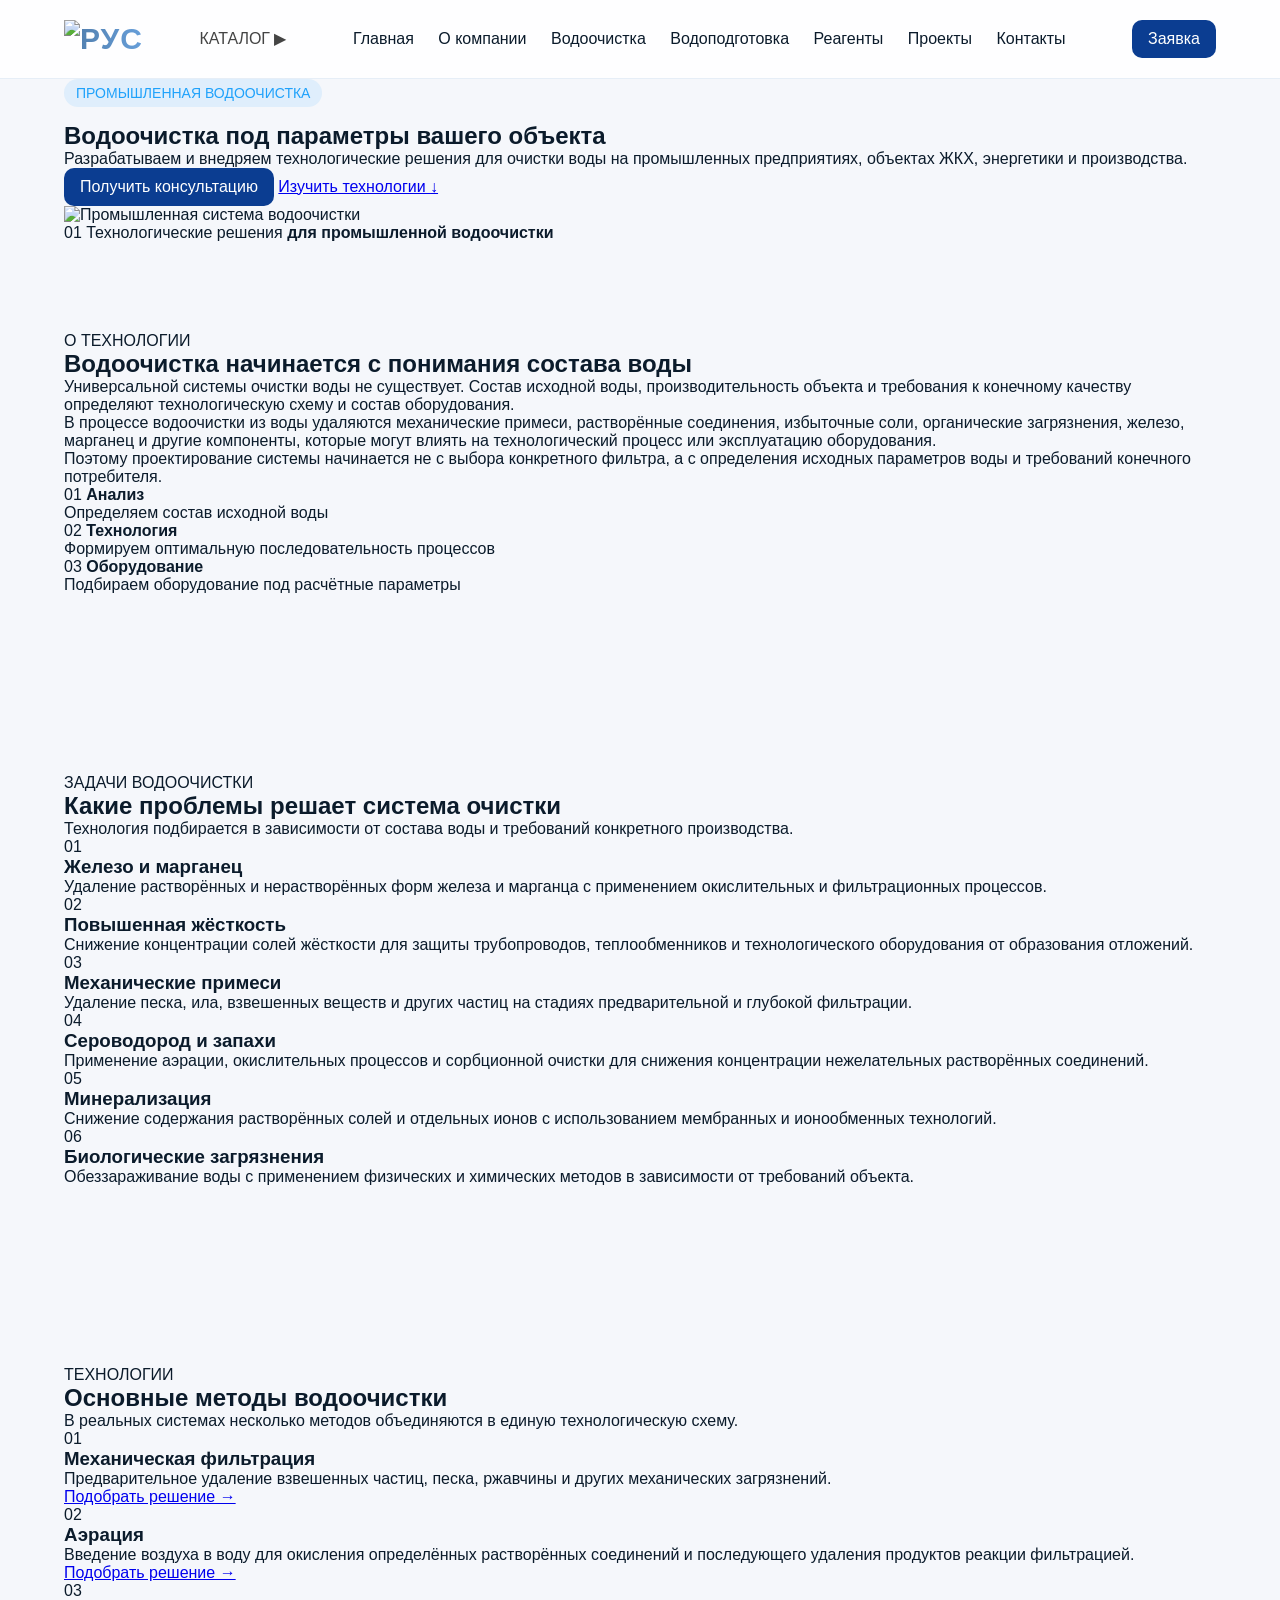
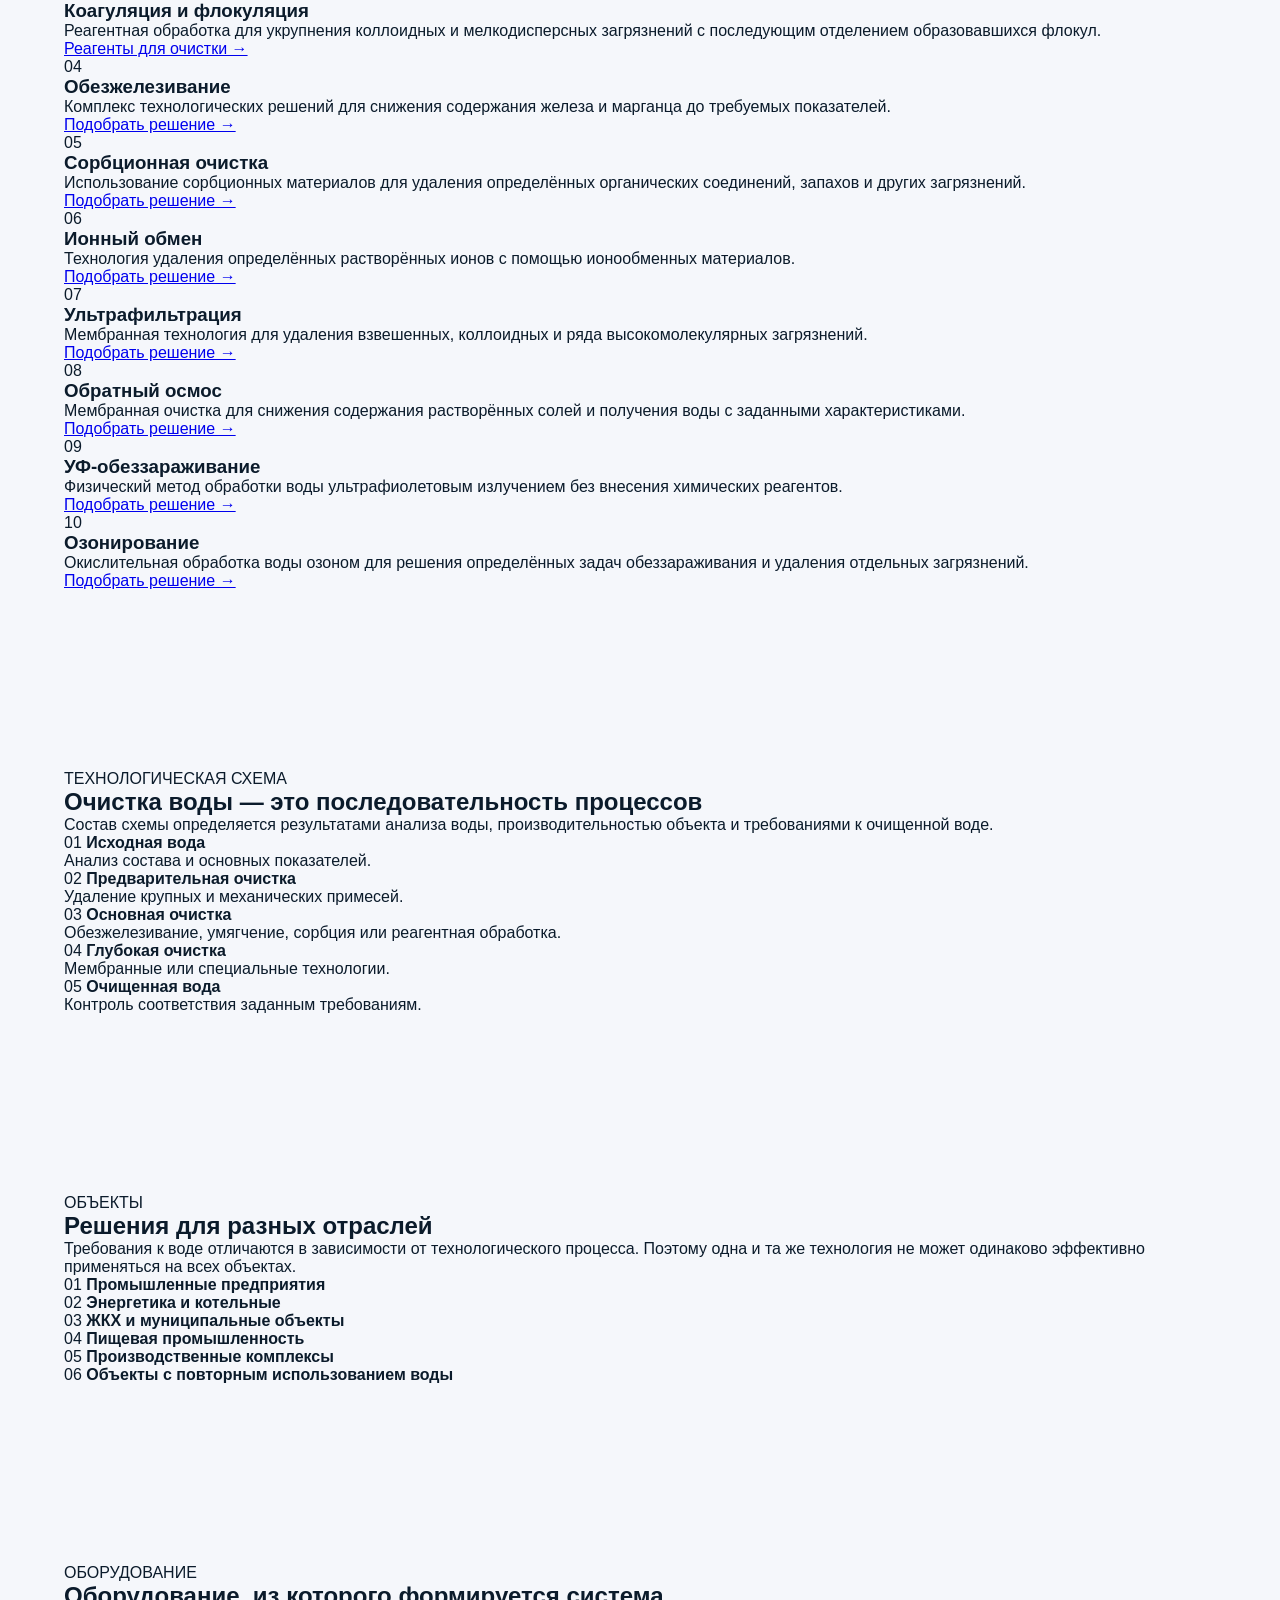
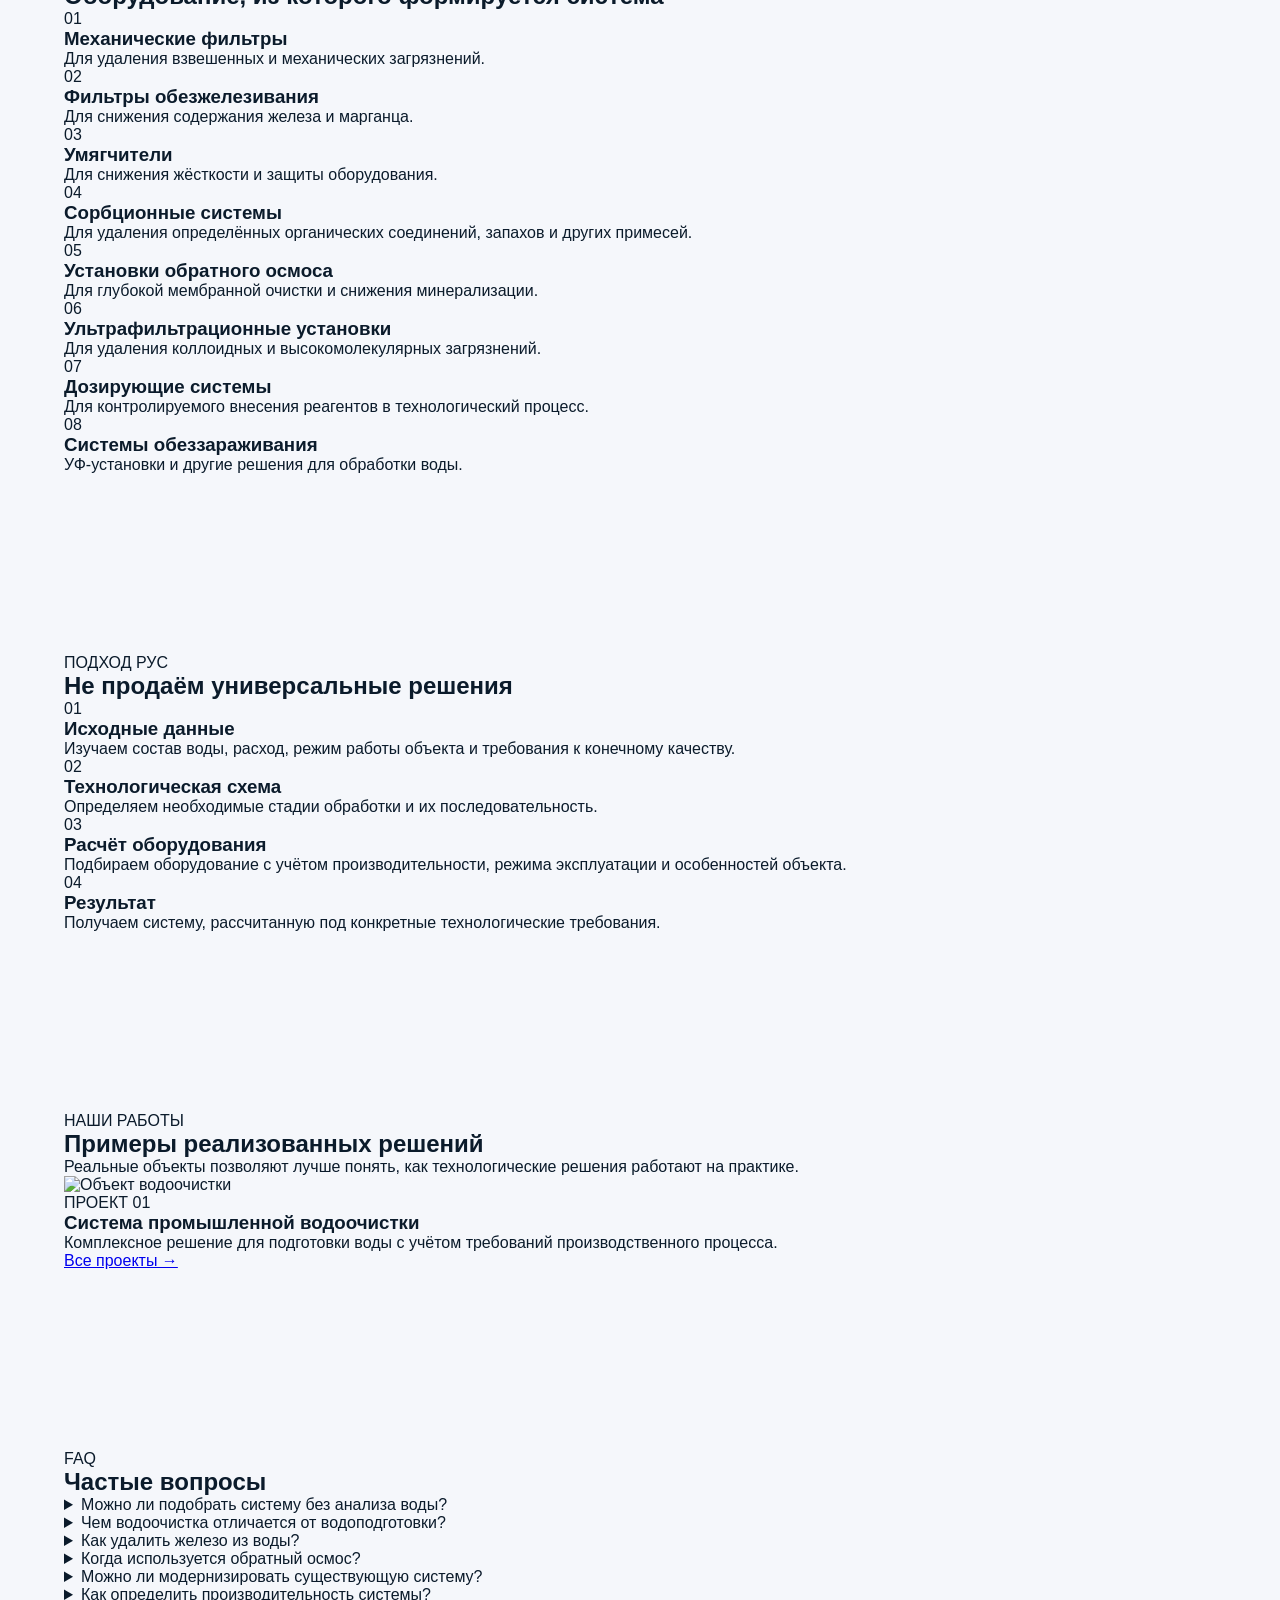
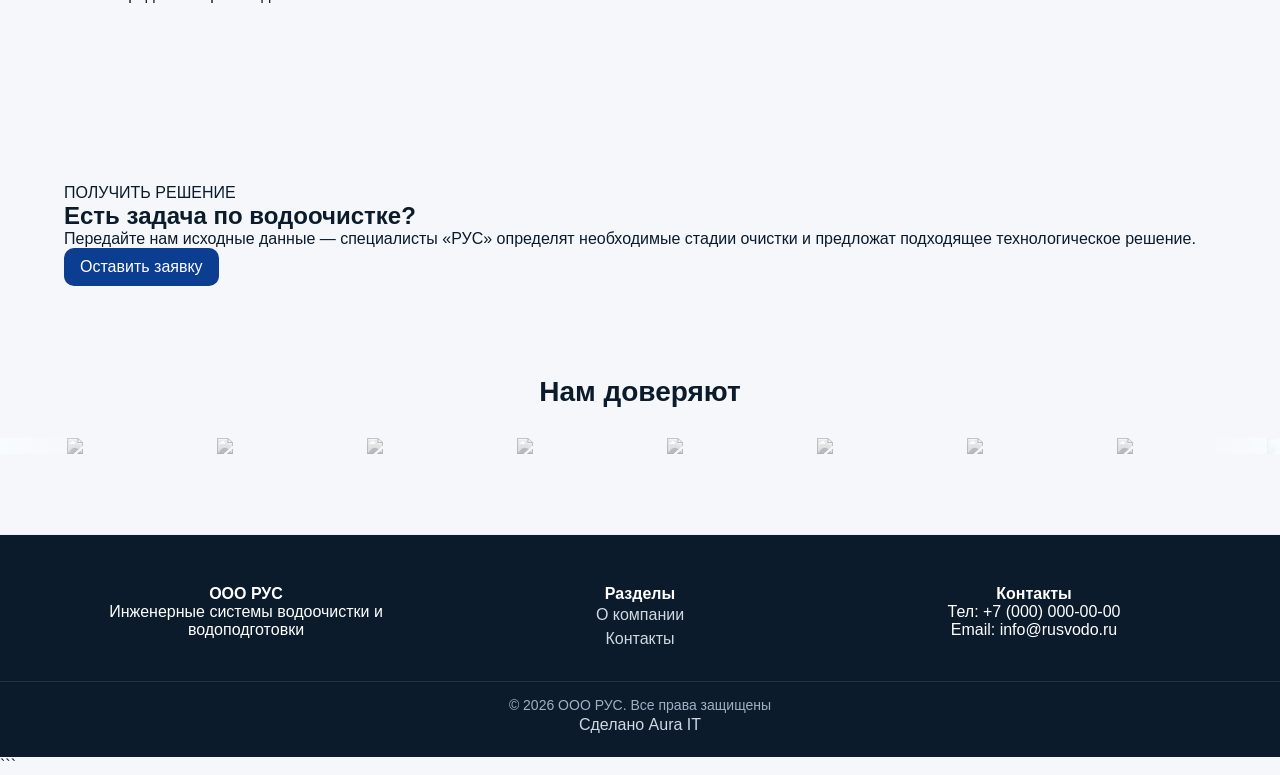
==== index.html @ 83136ad7 "Rename проб.html to index.html" ====
<!DOCTYPE html>
<html lang="ru">

<head>
    <meta charset="UTF-8">
    <meta name="viewport" content="width=device-width, initial-scale=1.0">

    <title>Водоочистка — РУС | Промышленные системы очистки воды</title>

    <meta name="description"
          content="Промышленная водоочистка от компании РУС. Проектирование и внедрение систем очистки воды, обезжелезивания, умягчения, фильтрации, мембранной и реагентной очистки.">

    <link rel="stylesheet" href="style.css">
    <link rel="stylesheet" href="water-purification.css">
</head>

<body>

    <!-- =========================
         HEADER
    ========================= -->
    <header class="header">
        <div class="container nav">
            <div class="burger" onclick="toggleMenu()">☰</div>
            <a href="index.html" class="logo-wrap">
                <img src="assets/logo.png" class="logo">
                <span class="logo-text">РУС</span>
            </a>

            <div class="nav-item has-dropdown">

                <p class="about-text">КАТАЛОГ ▶</p>

                <div class="dropdown">
                    <a href="reagents.html">Все реагенты</a>
                    <a href="reagent-koagulant.html">Коагулянты</a>
                    <a href="#">Флокулянты</a>
                    <a href="#">Ингибиторы</a>
                </div>

            </div>

            <nav id="menu">
                <a href="index.html">Главная</a>
                <a href="about.html">О компании</a>
                <a href="water-purification.html">Водоочистка</a>
                <a href="water-treatment.html">Водоподготовка</a>
                <a href="reagents.404.html">Реагенты</a>
                <a href="projects.html">Проекты</a>

                <a href="contacts.html">Контакты</a>
            </nav>

            <a href="contact.html" class="btn">Заявка</a>
        </div>
    </header>
    


    <main>


        <!-- =========================
             HERO
        ========================= -->

        <section class="wp-hero">

            <div class="container wp-hero-grid">

                <div class="wp-hero-content">
                    <div class="badge">ПРОМЫШЛЕННАЯ ВОДООЧИСТКА
                    </div>
                  
                    <h1>
                        Водоочистка
                        <span>под параметры вашего объекта</span>
                    </h1>

                    <p>
                        Разрабатываем и внедряем технологические решения
                        для очистки воды на промышленных предприятиях,
                        объектах ЖКХ, энергетики и производства.
                    </p>

                    <div class="wp-hero-actions">

                        <a href="contacts.html" class="btn">
                            Получить консультацию
                        </a>

                        <a href="#methods" class="wp-link">
                            Изучить технологии
                            <span>↓</span>
                        </a>

                    </div>

                </div>


                <div class="wp-hero-visual">

                    <img src="img/water-treatment.jpg"
                         alt="Промышленная система водоочистки">

                    <div class="wp-hero-caption">
                        <span>01</span>
                        Технологические решения
                        <strong>для промышленной водоочистки</strong>
                    </div>

                </div>

            </div>

        </section>



        <!-- =========================
             INTRO
        ========================= -->

        <section class="section wp-intro">

            <div class="container">

                <div class="wp-section-heading">

                    <div class="eyebrow">
                        О ТЕХНОЛОГИИ
                    </div>

                    <h2>
                        Водоочистка начинается
                        с понимания состава воды
                    </h2>

                </div>


                <div class="wp-intro-grid">

                    <div class="wp-intro-main">

                        <p class="lead">
                            Универсальной системы очистки воды не существует.
                            Состав исходной воды, производительность объекта
                            и требования к конечному качеству определяют
                            технологическую схему и состав оборудования.
                        </p>

                        <p>
                            В процессе водоочистки из воды удаляются механические
                            примеси, растворённые соединения, избыточные соли,
                            органические загрязнения, железо, марганец и другие
                            компоненты, которые могут влиять на технологический
                            процесс или эксплуатацию оборудования.
                        </p>

                        <p>
                            Поэтому проектирование системы начинается не с выбора
                            конкретного фильтра, а с определения исходных параметров
                            воды и требований конечного потребителя.
                        </p>

                    </div>


                    <div class="wp-facts">

                        <div class="wp-fact">
                            <span>01</span>
                            <strong>Анализ</strong>
                            <p>Определяем состав исходной воды</p>
                        </div>

                        <div class="wp-fact">
                            <span>02</span>
                            <strong>Технология</strong>
                            <p>Формируем оптимальную последовательность процессов</p>
                        </div>

                        <div class="wp-fact">
                            <span>03</span>
                            <strong>Оборудование</strong>
                            <p>Подбираем оборудование под расчётные параметры</p>
                        </div>

                    </div>

                </div>

            </div>

        </section>



        <!-- =========================
             PROBLEMS
        ========================= -->

        <section class="section wp-problems">

            <div class="container">

                <div class="wp-section-heading">

                    <div class="eyebrow">
                        ЗАДАЧИ ВОДООЧИСТКИ
                    </div>

                    <h2>
                        Какие проблемы
                        решает система очистки
                    </h2>

                    <p>
                        Технология подбирается в зависимости от состава воды
                        и требований конкретного производства.
                    </p>

                </div>


                <div class="wp-problems-list">

                    <div class="wp-problem">
                        <span>01</span>
                        <div>
                            <h3>Железо и марганец</h3>
                            <p>
                                Удаление растворённых и нерастворённых форм
                                железа и марганца с применением окислительных
                                и фильтрационных процессов.
                            </p>
                        </div>
                    </div>


                    <div class="wp-problem">
                        <span>02</span>
                        <div>
                            <h3>Повышенная жёсткость</h3>
                            <p>
                                Снижение концентрации солей жёсткости для защиты
                                трубопроводов, теплообменников и технологического
                                оборудования от образования отложений.
                            </p>
                        </div>
                    </div>


                    <div class="wp-problem">
                        <span>03</span>
                        <div>
                            <h3>Механические примеси</h3>
                            <p>
                                Удаление песка, ила, взвешенных веществ и других
                                частиц на стадиях предварительной и глубокой
                                фильтрации.
                            </p>
                        </div>
                    </div>


                    <div class="wp-problem">
                        <span>04</span>
                        <div>
                            <h3>Сероводород и запахи</h3>
                            <p>
                                Применение аэрации, окислительных процессов
                                и сорбционной очистки для снижения концентрации
                                нежелательных растворённых соединений.
                            </p>
                        </div>
                    </div>


                    <div class="wp-problem">
                        <span>05</span>
                        <div>
                            <h3>Минерализация</h3>
                            <p>
                                Снижение содержания растворённых солей и отдельных
                                ионов с использованием мембранных и ионообменных
                                технологий.
                            </p>
                        </div>
                    </div>


                    <div class="wp-problem">
                        <span>06</span>
                        <div>
                            <h3>Биологические загрязнения</h3>
                            <p>
                                Обеззараживание воды с применением физических
                                и химических методов в зависимости от требований
                                объекта.
                            </p>
                        </div>
                    </div>

                </div>

            </div>

        </section>



        <!-- =========================
             METHODS
        ========================= -->

        <section class="section wp-methods" id="methods">

            <div class="container">

                <div class="wp-section-heading">

                    <div class="eyebrow">
                        ТЕХНОЛОГИИ
                    </div>

                    <h2>
                        Основные методы
                        водоочистки
                    </h2>

                    <p>
                        В реальных системах несколько методов объединяются
                        в единую технологическую схему.
                    </p>

                </div>


                <div class="wp-method-grid">

                    <article class="wp-method">

                        <span>01</span>

                        <h3>
                            Механическая фильтрация
                        </h3>

                        <p>
                            Предварительное удаление взвешенных частиц,
                            песка, ржавчины и других механических загрязнений.
                        </p>

                        <a href="contacts.html">
                            Подобрать решение →
                        </a>

                    </article>


                    <article class="wp-method">

                        <span>02</span>

                        <h3>
                            Аэрация
                        </h3>

                        <p>
                            Введение воздуха в воду для окисления определённых
                            растворённых соединений и последующего удаления
                            продуктов реакции фильтрацией.
                        </p>

                        <a href="contacts.html">
                            Подобрать решение →
                        </a>

                    </article>


                    <article class="wp-method">

                        <span>03</span>

                        <h3>
                            Коагуляция и флокуляция
                        </h3>

                        <p>
                            Реагентная обработка для укрупнения коллоидных
                            и мелкодисперсных загрязнений с последующим
                            отделением образовавшихся флокул.
                        </p>

                        <a href="reagent-koagulant.html">
                            Реагенты для очистки →
                        </a>

                    </article>


                    <article class="wp-method">

                        <span>04</span>

                        <h3>
                            Обезжелезивание
                        </h3>

                        <p>
                            Комплекс технологических решений для снижения
                            содержания железа и марганца до требуемых
                            показателей.
                        </p>

                        <a href="contacts.html">
                            Подобрать решение →
                        </a>

                    </article>


                    <article class="wp-method">

                        <span>05</span>

                        <h3>
                            Сорбционная очистка
                        </h3>

                        <p>
                            Использование сорбционных материалов для удаления
                            определённых органических соединений, запахов
                            и других загрязнений.
                        </p>

                        <a href="contacts.html">
                            Подобрать решение →
                        </a>

                    </article>


                    <article class="wp-method">

                        <span>06</span>

                        <h3>
                            Ионный обмен
                        </h3>

                        <p>
                            Технология удаления определённых растворённых ионов
                            с помощью ионообменных материалов.
                        </p>

                        <a href="contacts.html">
                            Подобрать решение →
                        </a>

                    </article>


                    <article class="wp-method">

                        <span>07</span>

                        <h3>
                            Ультрафильтрация
                        </h3>

                        <p>
                            Мембранная технология для удаления взвешенных,
                            коллоидных и ряда высокомолекулярных загрязнений.
                        </p>

                        <a href="contacts.html">
                            Подобрать решение →
                        </a>

                    </article>


                    <article class="wp-method">

                        <span>08</span>

                        <h3>
                            Обратный осмос
                        </h3>

                        <p>
                            Мембранная очистка для снижения содержания растворённых
                            солей и получения воды с заданными характеристиками.
                        </p>

                        <a href="contacts.html">
                            Подобрать решение →
                        </a>

                    </article>


                    <article class="wp-method">

                        <span>09</span>

                        <h3>
                            УФ-обеззараживание
                        </h3>

                        <p>
                            Физический метод обработки воды ультрафиолетовым
                            излучением без внесения химических реагентов.
                        </p>

                        <a href="contacts.html">
                            Подобрать решение →
                        </a>

                    </article>


                    <article class="wp-method">

                        <span>10</span>

                        <h3>
                            Озонирование
                        </h3>

                        <p>
                            Окислительная обработка воды озоном для решения
                            определённых задач обеззараживания и удаления
                            отдельных загрязнений.
                        </p>

                        <a href="contacts.html">
                            Подобрать решение →
                        </a>

                    </article>

                </div>

            </div>

        </section>



        <!-- =========================
             TECHNOLOGICAL SCHEME
        ========================= -->

        <section class="section wp-scheme">

            <div class="container">

                <div class="wp-section-heading">

                    <div class="eyebrow">
                        ТЕХНОЛОГИЧЕСКАЯ СХЕМА
                    </div>

                    <h2>
                        Очистка воды —
                        это последовательность процессов
                    </h2>

                    <p>
                        Состав схемы определяется результатами анализа воды,
                        производительностью объекта и требованиями к очищенной воде.
                    </p>

                </div>


                <div class="wp-process">

                    <div class="wp-process-item">
                        <span>01</span>
                        <strong>Исходная вода</strong>
                        <p>Анализ состава и основных показателей.</p>
                    </div>

                    <div class="wp-process-line"></div>

                    <div class="wp-process-item">
                        <span>02</span>
                        <strong>Предварительная очистка</strong>
                        <p>Удаление крупных и механических примесей.</p>
                    </div>

                    <div class="wp-process-line"></div>

                    <div class="wp-process-item">
                        <span>03</span>
                        <strong>Основная очистка</strong>
                        <p>Обезжелезивание, умягчение, сорбция или реагентная обработка.</p>
                    </div>

                    <div class="wp-process-line"></div>

                    <div class="wp-process-item">
                        <span>04</span>
                        <strong>Глубокая очистка</strong>
                        <p>Мембранные или специальные технологии.</p>
                    </div>

                    <div class="wp-process-line"></div>

                    <div class="wp-process-item">
                        <span>05</span>
                        <strong>Очищенная вода</strong>
                        <p>Контроль соответствия заданным требованиям.</p>
                    </div>

                </div>

            </div>

        </section>



        <!-- =========================
             INDUSTRY
        ========================= -->

        <section class="section wp-industry">

            <div class="container wp-industry-grid">

                <div>

                    <div class="eyebrow">
                        ОБЪЕКТЫ
                    </div>

                    <h2>
                        Решения для разных
                        отраслей
                    </h2>

                    <p class="lead">
                        Требования к воде отличаются в зависимости от технологического
                        процесса. Поэтому одна и та же технология не может одинаково
                        эффективно применяться на всех объектах.
                    </p>

                </div>


                <div class="wp-industry-list">

                    <div>
                        <span>01</span>
                        <strong>Промышленные предприятия</strong>
                    </div>

                    <div>
                        <span>02</span>
                        <strong>Энергетика и котельные</strong>
                    </div>

                    <div>
                        <span>03</span>
                        <strong>ЖКХ и муниципальные объекты</strong>
                    </div>

                    <div>
                        <span>04</span>
                        <strong>Пищевая промышленность</strong>
                    </div>

                    <div>
                        <span>05</span>
                        <strong>Производственные комплексы</strong>
                    </div>

                    <div>
                        <span>06</span>
                        <strong>Объекты с повторным использованием воды</strong>
                    </div>

                </div>

            </div>

        </section>



        <!-- =========================
             EQUIPMENT
        ========================= -->

        <section class="section wp-equipment">

            <div class="container">

                <div class="wp-section-heading">

                    <div class="eyebrow">
                        ОБОРУДОВАНИЕ
                    </div>

                    <h2>
                        Оборудование,
                        из которого формируется система
                    </h2>

                </div>


                <div class="wp-equipment-grid">

                    <div class="wp-equipment-item">
                        <span>01</span>
                        <h3>Механические фильтры</h3>
                        <p>
                            Для удаления взвешенных и механических загрязнений.
                        </p>
                    </div>

                    <div class="wp-equipment-item">
                        <span>02</span>
                        <h3>Фильтры обезжелезивания</h3>
                        <p>
                            Для снижения содержания железа и марганца.
                        </p>
                    </div>

                    <div class="wp-equipment-item">
                        <span>03</span>
                        <h3>Умягчители</h3>
                        <p>
                            Для снижения жёсткости и защиты оборудования.
                        </p>
                    </div>

                    <div class="wp-equipment-item">
                        <span>04</span>
                        <h3>Сорбционные системы</h3>
                        <p>
                            Для удаления определённых органических соединений,
                            запахов и других примесей.
                        </p>
                    </div>

                    <div class="wp-equipment-item">
                        <span>05</span>
                        <h3>Установки обратного осмоса</h3>
                        <p>
                            Для глубокой мембранной очистки и снижения минерализации.
                        </p>
                    </div>

                    <div class="wp-equipment-item">
                        <span>06</span>
                        <h3>Ультрафильтрационные установки</h3>
                        <p>
                            Для удаления коллоидных и высокомолекулярных загрязнений.
                        </p>
                    </div>

                    <div class="wp-equipment-item">
                        <span>07</span>
                        <h3>Дозирующие системы</h3>
                        <p>
                            Для контролируемого внесения реагентов в технологический процесс.
                        </p>
                    </div>

                    <div class="wp-equipment-item">
                        <span>08</span>
                        <h3>Системы обеззараживания</h3>
                        <p>
                            УФ-установки и другие решения для обработки воды.
                        </p>
                    </div>

                </div>

            </div>

        </section>



        <!-- =========================
             WHY US
        ========================= -->

        <section class="section wp-advantages">

            <div class="container wp-advantages-grid">

                <div class="wp-advantages-title">

                    <div class="eyebrow">
                        ПОДХОД РУС
                    </div>

                    <h2>
                        Не продаём
                        универсальные решения
                    </h2>

                </div>


                <div class="wp-advantages-content">

                    <div class="wp-advantage">
                        <span>01</span>

                        <div>
                            <h3>Исходные данные</h3>

                            <p>
                                Изучаем состав воды, расход, режим работы объекта
                                и требования к конечному качеству.
                            </p>
                        </div>
                    </div>


                    <div class="wp-advantage">
                        <span>02</span>

                        <div>
                            <h3>Технологическая схема</h3>

                            <p>
                                Определяем необходимые стадии обработки и их
                                последовательность.
                            </p>
                        </div>
                    </div>


                    <div class="wp-advantage">
                        <span>03</span>

                        <div>
                            <h3>Расчёт оборудования</h3>

                            <p>
                                Подбираем оборудование с учётом производительности,
                                режима эксплуатации и особенностей объекта.
                            </p>
                        </div>
                    </div>


                    <div class="wp-advantage">
                        <span>04</span>

                        <div>
                            <h3>Результат</h3>

                            <p>
                                Получаем систему, рассчитанную под конкретные
                                технологические требования.
                            </p>
                        </div>
                    </div>

                </div>

            </div>

        </section>



        <!-- =========================
             PROJECTS
        ========================= -->

        <section class="section wp-projects">

            <div class="container">

                <div class="wp-section-heading">

                    <div class="eyebrow">
                        НАШИ РАБОТЫ
                    </div>

                    <h2>
                        Примеры реализованных
                        решений
                    </h2>

                    <p>
                        Реальные объекты позволяют лучше понять,
                        как технологические решения работают на практике.
                    </p>

                </div>


                <div class="wp-project-preview">

                    <div class="wp-project-image">

                        <img src="img/project-water.jpg"
                             alt="Объект водоочистки">

                    </div>


                    <div class="wp-project-info">

                        <span class="project-number">
                            ПРОЕКТ 01
                        </span>

                        <h3>
                            Система промышленной водоочистки
                        </h3>

                        <p>
                            Комплексное решение для подготовки воды
                            с учётом требований производственного процесса.
                        </p>

                        <a href="projects.html" class="wp-project-link">
                            Все проекты →
                        </a>

                    </div>

                </div>

            </div>

        </section>



        <!-- =========================
             FAQ
        ========================= -->

        <section class="section wp-faq">

            <div class="container">

                <div class="wp-section-heading">

                    <div class="eyebrow">
                        FAQ
                    </div>

                    <h2>
                        Частые вопросы
                    </h2>

                </div>


                <div class="wp-faq-list">

                    <details>
                        <summary>
                            Можно ли подобрать систему без анализа воды?
                        </summary>

                        <p>
                            Предварительно определить направление очистки можно,
                            однако для корректного проектирования системы необходимо
                            знать состав исходной воды и требования к очищенной воде.
                        </p>
                    </details>


                    <details>
                        <summary>
                            Чем водоочистка отличается от водоподготовки?
                        </summary>

                        <p>
                            Водоочистка направлена на удаление конкретных загрязнений
                            и приведение воды к требуемым показателям. Водоподготовка
                            представляет собой более широкий технологический процесс,
                            включающий несколько последовательных стадий для получения
                            воды определённого качества.
                        </p>
                    </details>


                    <details>
                        <summary>
                            Как удалить железо из воды?
                        </summary>

                        <p>
                            Метод зависит от формы железа, его концентрации,
                            pH, производительности системы и других показателей.
                            В зависимости от условий могут применяться аэрация,
                            окисление, реагентная обработка и последующая фильтрация.
                        </p>
                    </details>


                    <details>
                        <summary>
                            Когда используется обратный осмос?
                        </summary>

                        <p>
                            Обратный осмос применяется в тех случаях, когда требуется
                            глубокое снижение содержания растворённых солей и других
                            компонентов, удаляемых мембранной технологией.
                        </p>
                    </details>


                    <details>
                        <summary>
                            Можно ли модернизировать существующую систему?
                        </summary>

                        <p>
                            Да. Сначала проводится оценка существующего оборудования,
                            его производительности и фактического результата очистки.
                            После этого определяются возможные варианты модернизации.
                        </p>
                    </details>


                    <details>
                        <summary>
                            Как определить производительность системы?
                        </summary>

                        <p>
                            Производительность рассчитывается исходя из расхода воды,
                            режима потребления, пиковых нагрузок и требований
                            технологического процесса.
                        </p>
                    </details>

                </div>

            </div>

        </section>



        <!-- =========================
             CTA
        ========================= -->

        <section class="section wp-cta">

            <div class="container">

                <div class="wp-cta-inner">

                    <div>

                        <div class="eyebrow">
                            ПОЛУЧИТЬ РЕШЕНИЕ
                        </div>

                        <h2>
                            Есть задача
                            по водоочистке?
                        </h2>

                        <p>
                            Передайте нам исходные данные — специалисты
                            «РУС» определят необходимые стадии очистки
                            и предложат подходящее технологическое решение.
                        </p>

                    </div>


                    <a href="contacts.html" class="btn">
                        Оставить заявку
                    </a>

                </div>

            </div>

        </section>


    </main>



    <!-- =========================
         FOOTER
    ========================= -->
    <!-- Доверие -->
    <div class="section-title">
        <h2>Нам доверяют</h2>
    </div>
    <div class="trust-slider">

        <div class="trust-track">

            <!-- 1 круг -->
            <div class="logo-item"><img src="img/clients/client1.png"></div>
            <div class="logo-item"><img src="img/clients/client2.png"></div>
            <div class="logo-item"><img src="img/clients/client3.png"></div>
            <div class="logo-item"><img src="img/clients/client4.png"></div>
            <div class="logo-item"><img src="img/clients/client5.png"></div>
            <div class="logo-item"><img src="img/clients/client6.png"></div>
            <div class="logo-item"><img src="img/clients/client7.png"></div>
            <div class="logo-item"><img src="img/clients/client8.png"></div>
            <div class="logo-item"><img src="img/clients/client9.png"></div>
            <div class="logo-item"><img src="img/clients/client10.png"></div>
            <div class="logo-item"><img src="img/clients/client11.png"></div>
            <div class="logo-item"><img src="img/clients/client12.png"></div>
            <div class="logo-item"><img src="img/clients/client13.png"></div>

            <!-- 1 круг -->
            <div class="logo-item"><img src="img/clients/client1.png"></div>
            <div class="logo-item"><img src="img/clients/client2.png"></div>
            <div class="logo-item"><img src="img/clients/client3.png"></div>
            <div class="logo-item"><img src="img/clients/client4.png"></div>
            <div class="logo-item"><img src="img/clients/client5.png"></div>
            <div class="logo-item"><img src="img/clients/client6.png"></div>
            <div class="logo-item"><img src="img/clients/client7.png"></div>
            <div class="logo-item"><img src="img/clients/client8.png"></div>
            <div class="logo-item"><img src="img/clients/client9.png"></div>
            <div class="logo-item"><img src="img/clients/client10.png"></div>
            <div class="logo-item"><img src="img/clients/client11.png"></div>
            <div class="logo-item"><img src="img/clients/client12.png"></div>
            <div class="logo-item"><img src="img/clients/client13.png"></div>

        </div>

    </div>

    <footer class="footer">
        <div class="container footer-grid">

            <div>
                <h4>ООО РУС</h4>
                <p>Инженерные системы водоочистки и водоподготовки</p>
            </div>

            <div>
                <h4>Разделы</h4>
                <a href="about.html">О компании</a><br>

                <a href="contact.html">Контакты</a>
            </div>

            <div>
                <h4>Контакты</h4>
                <p>Тел: +7 (000) 000-00-00</p>
                <p>Email: info@rusvodo.ru</p>
            </div>

        </div>

        <div class="footer-bottom">
            © 2026 ООО РУС. Все права защищены

        </div>

        <span>
            <a href="https://nehaevbogdan16-svg.github.io/Aura.IT/">Сделано Aura IT</a>
        </span>
    </footer>



    <script>

        function toggleMenu() {
            const menu = document.getElementById("menu");
            menu.classList.toggle("open");
        }

    </script>
    <script>
        function toggleMenu() {
            document.getElementById('menu').classList.toggle('active');
        }
    </script>
    <script>
        let slides = document.querySelectorAll('.slide');
        let index = 0;

        setInterval(() => {
            slides[index].classList.remove('active');
            index = (index + 1) % slides.length;
            slides[index].classList.add('active');
        }, 4000);
    </script>
    <script src="script.js"></script>
</body>
</html>
```
---- style.css ----
﻿body {
  margin: 0;
  font-family: Inter, sans-serif;
  background: #f6f8fb;
  color: #0b1b2b;
}

.container {
  width: 90%;
  max-width: 1200px;
  margin: auto;
}

/* HEADER */
.header {
  background: white;
  border-bottom: 1px solid #e6eef7;
  position: sticky;
  top: 0;
  z-index: 1000;
}

.nav {
  display: flex;
  justify-content: space-between;
  align-items: center;
  padding: 15px 0;
}

.logo {
  height: 50px;
}

nav a {
  margin: 0 10px;
  text-decoration: none;
  color: #0b1b2b;
  font-weight: 500;
}

.btn {
    background: #0b3d91;
    color: white;
    padding: 10px 16px;
    border-radius: 10px;
    text-decoration: none;
    transition: 0.2s;
    display: inline-block;
    box-shadow: none; /* убрали свечение */
}

    .btn:hover {
        transform: translateY(-1px);
        background: #0a357f;
        box-shadow: none; /* убрали hover glow */
    }
/* SECTIONS */
.section {
  padding: 70px 0;
}

.dark {
  background: #0b1b2b;
  color: white;
}

/* GRID */
.grid-3 {
  display: grid;
  grid-template-columns: repeat(3, 1fr);
  gap: 20px;
}

.card {
  background: white;
  padding: 20px;
  border-radius: 12px;
  border: 1px solid #e6eef7;
}

/* SPLIT */
.split {
  display: grid;
  grid-template-columns: 1fr 1fr;
  gap: 40px;
  align-items: center;
}

.split img {
  width: 100%;
  border-radius: 12px;
}

/* HERO */
.hero {
  padding: 80px 0;
}

.hero h1 {
  font-size: 42px;
}
:root {
    --bg: #f5f7fb;
    --text: #0b1b2b;
    --blue: #0b3d91;
    --line: #e6eef7;
    --dark: #0b1b2b;
}

* {
    margin: 0;
    padding: 0;
    box-sizing: border-box;
    font-family: Inter, sans-serif;
}

body {
    background: var(--bg);
    color: var(--text);
}

/* CONTAINER */
.container {
    width: 90%;
    max-width: 1200px;
    margin: auto;
}

/* HEADER (единый) */
.header {
    position: sticky;
    top: 0;
    background: rgba(255,255,255,0.85);
    backdrop-filter: blur(10px);
    border-bottom: 1px solid var(--line);
    z-index: 1000;
}

.nav {
    display: flex;
    justify-content: space-between;
    align-items: center;
    padding: 14px 0;
}

.logo {
    height: 38px;
}

nav a {
    margin: 0 10px;
    text-decoration: none;
    color: var(--text);
    font-weight: 500;
}

/* BUTTON */
.btn {
    background: var(--blue);
    color: white;
    padding: 10px 16px;
    border-radius: 10px;
    text-decoration: none;
    transition: 0.3s;
}

    .btn:hover {
        transform: translateY(-2px);
        box-shadow: 0 10px 25px rgba(11,61,145,0.2);
    }

/* HERO (v4 уровень) */
.hero {
    padding: 90px 0;
    position: relative;
    overflow: hidden;
}

    .hero::before {
        content: "";
        position: absolute;
        width: 600px;
        height: 600px;
        background: radial-gradient(circle, rgba(11,61,145,0.2), transparent 60%);
        top: -200px;
        right: -200px;
        filter: blur(40px);
    }

.hero-grid {
    display: grid;
    grid-template-columns: 1.2fr 1fr;
    gap: 50px;
    align-items: center;
}

.hero h1 {
    font-size: 46px;
    line-height: 1.1;
}

.hero p {
    margin: 15px 0;
    color: #445;
}

/* TAG */
.tag {
    display: inline-block;
    background: #e8f0ff;
    color: var(--blue);
    padding: 6px 10px;
    font-size: 12px;
    border-radius: 6px;
    margin-bottom: 10px;
}

/* SECTIONS */
.section {
    padding: 90px 0;
}

/* GRID */
.grid-3 {
    display: grid;
    grid-template-columns: repeat(3, 1fr);
    gap: 20px;
}

/* CARD */
.card {
    background: white;
    border: 1px solid var(--line);
    border-radius: 14px;
    padding: 20px;
    transition: 0.3s;
}

    .card:hover {
        transform: translateY(-6px);
        box-shadow: 0 20px 40px rgba(0,0,0,0.08);
    }

/* DARK SECTION */
.dark {
    background: var(--dark);
    color: white;
}

/* SPLIT */
.split {
    display: grid;
    grid-template-columns: 1fr 1fr;
    gap: 40px;
    align-items: center;
}

    .split img {
        width: 100%;
        border-radius: 14px;
    }

/* FOOTER */
.footer {
    text-align: center;
    padding: 20px;
    border-top: 1px solid var(--line);
}
.footer {
    background: #0b1b2b;
    color: white;
    padding: 50px 0 20px;
    margin-top: 80px;
}

.footer-grid {
    display: grid;
    grid-template-columns: repeat(3, 1fr);
    gap: 30px;
}

.footer a {
    color: #cfd8e3;
    text-decoration: none;
    display: inline-block;
    margin: 3px 0;
}

    .footer a:hover {
        color: white;
    }

.footer-bottom {
    text-align: center;
    margin-top: 30px;
    padding-top: 15px;
    border-top: 1px solid rgba(255,255,255,0.1);
    font-size: 14px;
    color: #9fb0c5;
}
.form-box {
    background: white;
    border: 1px solid var(--line);
    border-radius: 16px;
    padding: 40px;
    max-width: 900px;
    margin: auto;
}

.form-head {
    margin-bottom: 30px;
}

    .form-head h2 {
        font-size: 28px;
        margin-bottom: 10px;
    }

    .form-head p {
        color: #556;
    }

/* GRID */
.form-grid {
    display: grid;
    grid-template-columns: 1fr 1fr;
    gap: 20px;
}

.input-group {
    display: flex;
    flex-direction: column;
}

    .input-group label {
        font-size: 13px;
        margin-bottom: 6px;
        color: #445;
    }

/* INPUTS */
input, textarea, select {
    padding: 12px;
    border-radius: 10px;
    border: 1px solid var(--line);
    font-size: 14px;
    transition: 0.2s;
}

    input:focus, textarea:focus, select:focus {
        border-color: var(--blue);
        outline: none;
    }

/* FULL WIDTH */
.full {
    grid-column: span 2;
}

textarea {
    min-height: 120px;
    resize: vertical;
}

/* BOTTOM */
.form-bottom {
    grid-column: span 2;
    display: flex;
    justify-content: space-between;
    align-items: center;
    margin-top: 10px;
}

    .form-bottom span {
        font-size: 13px;
        color: #667;
    }
.logo-wrap {
    display: flex;
    align-items: center;
    gap: -10px;
    text-decoration: none;
}

.logo-text {
    font-weight: 700;
    font-size: 30px;
    background: linear-gradient(90deg,#5381B1, #679FDA);
    -webkit-background-clip: text;
    -webkit-text-fill-color: transparent;
    letter-spacing: 1px;
}
/* BURGER */
.burger {
    display: none;
    font-size: 26px;
    cursor: pointer;
}

/* MOBILE */
@media (max-width: 768px) {

    .burger {
        display: block;
    }

    nav {
        position: absolute;
        top: 70px;
        right: 0;
        background: white;
        width: 100%;
        display: none;
        flex-direction: column;
        padding: 20px;
        border-top: 1px solid var(--line);
    }

        nav a {
            margin: 10px 0;
        }

        nav.active {
            display: flex;
        }

    /* GRID */
    .hero-grid {
        grid-template-columns: 1fr;
    }

    .grid-3 {
        grid-template-columns: 1fr;
    }

    .split {
        grid-template-columns: 1fr;
    }

    /* TEXT */
    .hero h1 {
        font-size: 30px;
    }

    .section {
        padding: 60px 0;
    }

    /* FORM */
    .form-grid {
        grid-template-columns: 1fr;
    }

    .full {
        grid-column: span 1;
    }

    .form-bottom {
        flex-direction: column;
        align-items: flex-start;
        gap: 10px;
    }
}
@media (max-width: 768px) {

    .form-grid {
        display: block; /* ключевое */
    }

        .form-grid > * {
            width: 100%;
            margin-bottom: 15px;
        }

    .full {
        grid-column: unset !important;
    }
}
/* ===== UX ПРОКАЧКА ФОРМЫ ===== */

/* плавность */
input, textarea, select {
    transition: all 0.2s ease;
}

/* обычное состояние */
input, textarea, select {
    border: 1px solid var(--line);
    border-radius: 8px;
    padding: 12px 14px;
    background: #fff;
}

    /* фокус (клик) */
    input:focus, textarea:focus, select:focus {
        border-color: #1EA1FB;
        box-shadow: 0 0 0 3px rgba(30, 161, 251, 0.15);
        outline: none;
    }

    /* hover (наведение) */
    input:hover, textarea:hover, select:hover {
        border-color: #525DFB;
    }

/* textarea чуть приятнее */
textarea {
    resize: vertical;
    min-height: 120px;
}

/* кнопка */
.btn {
    transition: all 0.2s ease;
}

    /* hover кнопки */
    .btn:hover {
        transform: translateY(-1px);
    }

    /* нажатие */
    .btn:active {
        transform: translateY(0);
        opacity: 0.9;
    }

    /* disabled (на будущее) */
    .btn:disabled {
        opacity: 0.6;
        cursor: not-allowed;
    }
.map iframe {
    border-radius: 14px;
    filter: grayscale(20%) contrast(1.05) brightness(0.95);
}
/* HERO PRO */

.badge {
    display: inline-block;
    padding: 6px 12px;
    background: rgba(30,161,251,0.1);
    color: #1EA1FB;
    border-radius: 20px;
    font-size: 14px;
    margin-bottom: 15px;
}

.hero-actions {
    margin-top: 25px;
    display: flex;
    gap: 15px;
    flex-wrap: wrap;
}

.hero-features {
    margin-top: 25px;
    display: flex;
    gap: 20px;
    flex-wrap: wrap;
    color: #6b7280;
    font-size: 14px;
}

    .hero-features span::before {
        content: "✔ ";
        color: #1EA1FB;
    }

.hero-card {
    padding: 25px;
    border-radius: 14px;
    border: 1px solid var(--line);
    background: #fff;
}

    .hero-card ul {
        margin: 15px 0;
        padding-left: 18px;
    }

    .hero-card li {
        margin-bottom: 8px;
    }

/* MOBILE */
@media (max-width: 768px) {

    .hero-card {
        margin-top: 20px;
    }
}
.hero-image img {
    width: 100%;
    border-radius: 16px;
    object-fit: cover;
    height: 100%;
}

.hero-image {
    height: 100%;
    min-height: 320px;
}
@media (max-width: 768px) {
    .hero-image {
        margin-top: 20px;
        min-height: 220px;
    }
}
.hero-slider {
    position: relative;
    width: 100%;
    height: 100%;
    min-height: 320px;
    overflow: hidden;
    border-radius: 16px;
}

.slide {
    position: absolute;
    width: 100%;
    height: 100%;
    object-fit: cover;
    opacity: 0;
    transition: opacity 0.6s ease;
}

    .slide.active {
        opacity: 1;
    }
@media (max-width: 768px) {
    .hero-slider {
        margin-top: 20px;
        min-height: 220px;
    }
}
/* услуги */
.service-card {
    transition: all 0.25s ease;
    cursor: pointer;
}

    .service-card:hover {
        transform: translateY(-5px);
        box-shadow: 0 10px 30px rgba(0,0,0,0.08);
    }

.icon {
    font-size: 28px;
    margin-bottom: 10px;
}
.service-more {
    display: none;
    margin-top: 10px;
    font-size: 14px;
    color: #6b7280;
}

.service-card.active .service-more {
    display: block;
}
.service-card {
    transition: all 0.25s ease;
    cursor: pointer;
}

    .service-card:hover {
        transform: translateY(-6px);
        box-shadow: 0 12px 35px rgba(0,0,0,0.08);
    }
.project-img {
    width: 100%;
    height: 180px;
    object-fit: cover;
    border-radius: 12px;
    margin-bottom: 12px;
}
.project-slider {
    position: relative;
    height: 180px;
    overflow: hidden;
    border-radius: 12px;
    margin-bottom: 12px;
}

    .project-slider .slide {
        position: absolute;
        width: 100%;
        height: 100%;
        object-fit: cover;
        opacity: 0;
        transition: opacity 0.5s ease;
        cursor: pointer;
    }

        .project-slider .slide.active {
            opacity: 1;
        }
.lightbox {
    position: fixed;
    top: 0;
    left: 0;
    width: 100%;
    height: 100%;
    background: rgba(0,0,0,0.85);
    display: none;
    justify-content: center;
    align-items: center;
    z-index: 999;
}

    .lightbox img {
        max-width: 90%;
        max-height: 90%;
        border-radius: 12px;
    }
.lightbox {
    position: fixed;
    inset: 0;
    background: rgba(0,0,0,0.75);
    backdrop-filter: blur(6px);
    display: none;
    justify-content: center;
    align-items: center;
    z-index: 9999;
    animation: fadeIn 0.2s ease;
}

@keyframes fadeIn {
    from {
        opacity: 0;
    }

    to {
        opacity: 1;
    }
}

.lightbox img {
    max-width: 90%;
    max-height: 85%;
    border-radius: 14px;
    transform: scale(0.9);
    animation: zoomIn 0.25s ease forwards;
}

@keyframes zoomIn {
    to {
        transform: scale(1);
    }
}

/* close */
.lightbox-close {
    position: absolute;
    top: 20px;
    right: 25px;
    font-size: 40px;
    color: white;
    cursor: pointer;
    opacity: 0.7;
    transition: 0.2s;
}

    .lightbox-close:hover {
        opacity: 1;
    }

/* arrows */
.lightbox-nav {
    position: absolute;
    top: 50%;
    transform: translateY(-50%);
    font-size: 48px;
    color: white;
    cursor: pointer;
    user-select: none;
    opacity: 0.6;
    transition: 0.2s;
}

    .lightbox-nav:hover {
        opacity: 1;
    }

    .lightbox-nav.left {
        left: 25px;
    }

    .lightbox-nav.right {
        right: 25px;
    }

/* mobile */
@media (max-width: 768px) {
    .lightbox-nav {
        font-size: 36px;
    }
}
.lightbox-counter {
    position: absolute;
    bottom: 20px;
    left: 50%;
    transform: translateX(-50%);
    color: white;
    font-size: 14px;
    opacity: 0.8;
    background: rgba(0,0,0,0.3);
    padding: 6px 12px;
    border-radius: 20px;
}
.header-inner {
    display: flex;
    align-items: center;
    gap: 8px; /* меньше расстояние */
}

/* бургер */
.burger {
    display: none;
    font-size: 26px;
    cursor: pointer;
}

/* мобильная версия */
@media (max-width: 768px) {

    .burger {
        display: block;
    }

    nav {
        position: absolute;
        top: 70px;
        left: 0; /* теперь открывается слева */
        background: white;
        width: 100%;
        display: none;
        flex-direction: column;
        padding: 20px;
    }

        nav.active {
            display: flex;
        }
}
.page-hero {
    padding: 120px 20px 60px;
    background: linear-gradient(to bottom, #052659, #0a3a7a);
    color: white;
    text-align: center;
}

.content {
    padding: 40px 20px;
    max-width: 1000px;
    margin: auto;
}

    .content h2 {
        margin-top: 30px;
    }

    .content ul {
        margin-top: 10px;
    }
.services-grid {
    display: grid;
    grid-template-columns: repeat(2, 1fr);
    gap: 20px;
}

@media (max-width: 768px) {
    .services-grid {
        grid-template-columns: 1fr;
    }
}
.hero-points {
    margin-top: 15px;
    display: flex;
    gap: 15px;
    justify-content: center;
    flex-wrap: wrap;
    font-size: 14px;
    opacity: 0.9;
}
.form-group input[type="file"] {
    border: 1px solid #ccc;
    padding: 10px;
    background: white;
    border-radius: 6px;
    cursor: pointer;
}
.trust-card {
    text-align: center;
    transition: 0.3s;
    padding: 30px 20px;
}

    .trust-card:hover {
        transform: translateY(-8px);
        box-shadow: 0 20px 40px rgba(0,0,0,0.12);
    }

.trust-number {
    font-size: 42px;
    font-weight: 700;
    background: linear-gradient(135deg, #1EA1FB, #525DFB);
    -webkit-background-clip: text;
    -webkit-text-fill-color: transparent;
    margin-bottom: 10px;
}

.trust-title {
    font-size: 16px;
    font-weight: 600;
    margin-bottom: 8px;
}
.section-title {
    text-align: center;
    margin-bottom: 30px;
}

    .section-title h2 {
        font-size: 28px;
        margin-bottom: 8px;
    }

.service-card {
    transition: 0.3s;
    padding: 25px;
}

    .service-card:hover {
        transform: translateY(-6px);
        box-shadow: 0 18px 40px rgba(0,0,0,0.12);
    }

    .service-card h3 {
        margin-bottom: 10px;
        font-size: 18px;
    }

    .service-card p {
        font-size: 14px;
        line-height: 1.5;
    }
.process {
    position: relative;
    display: flex;
    flex-direction: column;
    gap: 25px;
    padding-left: 20px;
}

    .process::before {
        content: "";
        position: absolute;
        left: 18px;
        top: 0;
        bottom: 0;
        width: 2px;
        background: linear-gradient(#1EA1FB, #525DFB);
        opacity: 0.3;
    }

.process-step {
    display: flex;
    align-items: flex-start;
    gap: 15px;
    position: relative;
}

.dot {
    width: 36px;
    height: 36px;
    border-radius: 50%;
    background: linear-gradient(135deg, #1EA1FB, #525DFB);
    color: white;
    display: flex;
    align-items: center;
    justify-content: center;
    font-weight: 600;
    flex-shrink: 0;
    box-shadow: 0 8px 20px rgba(82,93,251,0.25);
}

.process-step p {
    margin: 0;
    font-size: 15px;
    color: #333;
}
@media (max-width: 768px) {
    .process {
        padding-left: 0;
    }

        .process::before {
            display: none;
        }

    .process-step {
        background: #fff;
        padding: 15px;
        border-radius: 10px;
        box-shadow: 0 5px 15px rgba(0,0,0,0.05);
    }
}
.timeline {
    position: relative;
    margin-top: 40px;
}

    .timeline::before {
        content: "";
        position: absolute;
        left: 20px;
        top: 0;
        bottom: 0;
        width: 2px;
        background: linear-gradient(#1EA1FB, #525DFB);
        opacity: 0.4;
    }

.timeline-item {
    display: flex;
    gap: 20px;
    margin-bottom: 25px;
    position: relative;
}

.circle {
    width: 40px;
    height: 40px;
    border-radius: 50%;
    background: linear-gradient(135deg, #1EA1FB, #525DFB);
    color: white;
    display: flex;
    align-items: center;
    justify-content: center;
    font-weight: 600;
    flex-shrink: 0;
    box-shadow: 0 10px 25px rgba(82,93,251,0.25);
}

.timeline-item .content {
    background: #fff;
    padding: 18px 20px;
    border-radius: 12px;
    width: 100%;
    transition: 0.3s;
    box-shadow: 0 5px 20px rgba(0,0,0,0.05);
}

.timeline-item:hover .content {
    transform: translateY(-4px);
    box-shadow: 0 15px 35px rgba(0,0,0,0.12);
}

.timeline-item h3 {
    margin-bottom: 5px;
    font-size: 16px;
}

.timeline-item p {
    font-size: 14px;
    color: #666;
}
@media (max-width: 768px) {
    .timeline::before {
        left: 18px;
    }

    .timeline-item {
        gap: 12px;
    }

        .timeline-item .content {
            padding: 14px;
        }
}
.catalog {
    display: flex;
    flex-direction: column;
    gap: 25px;
}

.catalog-card {
    display: flex;
    gap: 20px;
    background: #fff;
    border-radius: 12px;
    overflow: hidden;
    box-shadow: 0 5px 25px rgba(0,0,0,0.05);
    transition: 0.3s;
}

    .catalog-card:hover {
        transform: translateY(-5px);
        box-shadow: 0 15px 40px rgba(0,0,0,0.1);
    }

    .catalog-card img {
        width: 220px;
        object-fit: cover;
    }

.catalog-content {
    padding: 20px;
    display: flex;
    flex-direction: column;
    gap: 10px;
}

    .catalog-content ul {
        padding-left: 18px;
        margin: 10px 0;
        font-size: 14px;
        color: #555;
    }

.btn.small {
    padding: 8px 16px;
    font-size: 14px;
    width: fit-content;
}
@media (max-width: 768px) {
    .catalog-card {
        flex-direction: column;
    }

        .catalog-card img {
            width: 100%;
            height: 180px;
        }
}
.product {
    display: flex;
    gap: 40px;
    align-items: center;
}

.product-image img {
    width: 350px;
    border-radius: 12px;
}

.product-info ul {
    padding-left: 18px;
}

.specs {
    display: grid;
    grid-template-columns: repeat(2, 1fr);
    gap: 15px;
    font-size: 15px;
}
@media (max-width: 768px) {
    .product {
        flex-direction: column;
    }

    .product-image img {
        width: 100%;
    }

    .specs {
        grid-template-columns: 1fr;
    }
}
.spec-table {
    width: 100%;
    border-collapse: collapse;
}

    .spec-table td {
        padding: 12px;
        border-bottom: 1px solid #eee;
    }

        .spec-table td:first-child {
            color: #777;
        }
.usage-grid {
    display: grid;
    grid-template-columns: repeat(4, 1fr);
    gap: 20px;
    margin-top: 30px;
}

.usage-card {
    padding: 25px;
    border-radius: 12px;
    background: #fff;
    border: 1px solid rgba(0,0,0,0.05);
    transition: 0.3s;
    text-align: center;
}

    .usage-card:hover {
        transform: translateY(-8px);
        box-shadow: 0 10px 25px rgba(0,0,0,0.08);
    }

    .usage-card .icon {
        font-size: 28px;
        margin-bottom: 10px;
    }

    .usage-card h3 {
        margin-bottom: 10px;
        font-size: 16px;
    }
.catalog-grid {
    display: grid;
    grid-template-columns: repeat(3, 1fr);
    gap: 25px;
    margin-top: 30px;
}

.catalog-card {
    background: #fff;
    border-radius: 14px;
    padding: 25px;
    border: 1px solid rgba(0,0,0,0.05);
    display: flex;
    flex-direction: column;
    justify-content: space-between;
    transition: 0.3s;
}

    .catalog-card:hover {
        transform: translateY(-8px);
        box-shadow: 0 15px 35px rgba(0,0,0,0.08);
    }

.catalog-top {
    display: flex;
    justify-content: space-between;
    align-items: center;
}

.catalog-icon {
    font-size: 26px;
}

.catalog-type {
    font-size: 12px;
    color: #1EA1FB;
    background: #eef6ff;
    padding: 5px 10px;
    border-radius: 20px;
}

.catalog-features {
    margin: 15px 0;
    padding-left: 15px;
    font-size: 14px;
}

.catalog-bottom {
    display: flex;
    gap: 10px;
    margin-top: 15px;
}
@media (max-width: 768px) {
    .catalog-grid {
        grid-template-columns: 1fr;
    }
}
.catalog-image {
    width: 100%;
    height: 160px;
    border-radius: 10px;
    overflow: hidden;
    margin-bottom: 15px;
}

    .catalog-image img {
        width: 100%;
        height: 100%;
        object-fit: cover;
        transition: 0.3s;
    }

.catalog-card:hover .catalog-image img {
    transform: scale(1.05);
}
.trust {
    background: #f8fbff;
}

.trust-logos {
    display: grid;
    grid-template-columns: repeat(6, 1fr);
    gap: 30px;
    align-items: center;
    margin-top: 30px;
}

.logo-item {
    display: flex;
    justify-content: center;
    align-items: center;
    opacity: 0.6;
    transition: 0.3s;
}

    .logo-item img {
        max-width: 120px;
        max-height: 50px;
        filter: grayscale(100%);
    }

    .logo-item:hover {
        opacity: 1;
    }

        .logo-item:hover img {
            filter: grayscale(0%);
        }
@media (max-width: 768px) {
    .trust-logos {
        grid-template-columns: repeat(2, 1fr);
        gap: 20px;
    }
}
.trust-slider {
    overflow: hidden;
    position: relative;
    margin-top: 30px;
}

.trust-track {
    display: flex;
    width: max-content;
    animation: scroll 25s linear infinite;
}

.logo-item {
    flex: 0 0 auto;
    width: 150px;
    display: flex;
    justify-content: center;
    align-items: center;
    opacity: 0.6;
    transition: 0.3s;
}

    .logo-item img {
        max-width: 120px;
        max-height: 50px;
        filter: grayscale(100%);
    }

    /* hover эффект */
    .logo-item:hover {
        opacity: 1;
    }

        .logo-item:hover img {
            filter: grayscale(0%);
        }

/* ПАУЗА ПРИ НАВЕДЕНИИ */
.trust-slider:hover .trust-track {
    animation-play-state: paused;
}

/* АНИМАЦИЯ */
@keyframes scroll {
    from {
        transform: translateX(0);
    }

    to {
        transform: translateX(-50%);
    }
}
@media (max-width: 768px) {
    .trust-track {
        animation-duration: 15s;
    }
}

.trust-slider::before,
.trust-slider::after {
    content: "";
    position: absolute;
    top: 0;
    width: 80px;
    height: 100%;
    z-index: 2;
}

.trust-slider::before {
    left: 0;
    background: linear-gradient(to right, #f8fbff, transparent);
}

.trust-slider::after {
    right: 0;
    background: linear-gradient(to left, #f8fbff, transparent);
}
.usage-list {
    margin-top: 30px;
    display: flex;
    flex-direction: column;
    gap: 25px;
}

.usage-item {
    padding-bottom: 20px;
    border-bottom: 1px solid #eee;
}

    .usage-item h3 {
        margin-bottom: 8px;
        font-size: 18px;
    }

    .usage-item p {
        color: #555;
        line-height: 1.5;
    }
.usage-item {
    border-left: 3px solid #1EA1FB;
    padding-left: 15px;
}
.product-hero {
    padding-top: 40px;
}

.product-layout {
    display: grid;
    grid-template-columns: 1.2fr 1fr;
    gap: 50px;
    align-items: start;
}

.product-meta {
    font-size: 13px;
    color: #777;
    margin-bottom: 10px;
}

.product-desc {
    margin: 15px 0;
    font-size: 16px;
    color: #444;
    max-width: 500px;
}

.product-points {
    display: flex;
    flex-direction: column;
    gap: 6px;
    font-size: 14px;
    color: #555;
}

.product-actions {
    margin-top: 25px;
    display: flex;
    gap: 15px;
}

/* правая часть */
.product-image img {
    width: 100%;
    border-radius: 12px;
}

.product-short-specs {
    margin-top: 20px;
    border-top: 1px solid #eee;
}

    .product-short-specs div {
        display: flex;
        justify-content: space-between;
        padding: 10px 0;
        border-bottom: 1px solid #eee;
        font-size: 14px;
    }

    .product-short-specs span {
        color: #777;
    }
@media (max-width: 768px) {
    .product-layout {
        grid-template-columns: 1fr;
    }

    .product-actions {
        flex-direction: column;
    }
}
.service-layout {
    display: grid;
    grid-template-columns: 1.2fr 1fr;
    gap: 50px;
    align-items: center;
}

.service-desc {
    margin: 15px 0;
    color: #444;
    max-width: 500px;
}

.service-points {
    display: flex;
    flex-direction: column;
    gap: 6px;
    font-size: 14px;
    color: #555;
}

.service-actions {
    margin-top: 20px;
}

.service-side img {
    width: 100%;
    border-radius: 10px;
}
.process {
    display: grid;
    grid-template-columns: repeat(4, 1fr);
    gap: 20px;
    margin-top: 30px;
}

.process-item span {
    font-size: 20px;
    color: #1EA1FB;
    display: block;
    margin-bottom: 8px;
}
.tasks {
    margin-top: 20px;
    padding-left: 18px;
    line-height: 1.6;
}
.about-lead {
    max-width: 600px;
    margin-top: 10px;
    color: #444;
}

.about-grid {
    display: grid;
    grid-template-columns: 1.2fr 1fr;
    gap: 40px;
    align-items: center;
}

    .about-grid img {
        width: 100%;
        border-radius: 12px;
    }

.principles {
    display: grid;
    grid-template-columns: repeat(3, 1fr);
    gap: 25px;
    margin-top: 30px;
}

.principle h3 {
    margin-bottom: 10px;
}

.why-list {
    margin-top: 20px;
    padding-left: 18px;
    line-height: 1.6;
}
nav a {
    position: relative;
    text-decoration: none;
}

    nav a::after {
        content: "";
        position: absolute;
        left: 0;
        bottom: -4px;
        width: 0;
        height: 2px;
        background: #1EA1FB;
        transition: 0.3s;
    }

    nav a:hover::after {
        width: 100%;
    }
/* текст */
.about-content {
    max-width: 520px;
}

.about-label {
    display: inline-block;
    font-size: 12px;
    text-transform: uppercase;
    color: #1EA1FB;
    margin-bottom: 10px;
    letter-spacing: 1px;
}

.about-text {
    margin: 12px 0;
    color: #444;
    line-height: 1.6;
}

/* факты */
.about-stats {
    display: flex;
    gap: 30px;
    margin-top: 25px;
}

    .about-stats div {
        display: flex;
        flex-direction: column;
    }

    .about-stats strong {
        font-size: 20px;
    }

    .about-stats span {
        font-size: 13px;
        color: #777;
    }

/* картинка */
.about-image {
    position: relative;
}

    .about-image img {
        width: 100%;
        border-radius: 14px;
        display: block;
    }

    /* эффект "дорогой карточки" */
    .about-image::after {
        content: "";
        position: absolute;
        top: 20px;
        left: 20px;
        width: 100%;
        height: 100%;
        border-radius: 14px;
        border: 1px solid #eee;
        z-index: -1;
    }
@media (max-width: 768px) {

    .about-grid {
        grid-template-columns: 1fr;
        gap: 30px;
    }

    .about-stats {
        justify-content: space-between;
    }
}
/* сетка */
.video-grid {
    display: grid;
    grid-template-columns: repeat(2, 1fr);
    gap: 30px;
    margin-top: 30px;
}

/* карточка */
.video-card p {
    margin-top: 10px;
    font-size: 14px;
    color: #555;
}

/* адаптивный iframe */
.video-wrapper {
    position: relative;
    padding-top: 56.25%; /* 16:9 */
    border-radius: 12px;
    overflow: hidden;
    background: #000;
}

    .video-wrapper iframe {
        position: absolute;
        top: 0;
        left: 0;
        width: 100%;
        height: 100%;
        border: none;
    }
@media (max-width: 768px) {

    .video-grid {
        grid-template-columns: 1fr;
        gap: 20px;
    }
}
.projects-grid {
    display: grid;
    grid-template-columns: repeat(3, 1fr);
    gap: 25px;
    margin-top: 30px;
}

.project-card {
    display: block;
    text-decoration: none;
    color: inherit;
    border-radius: 14px;
    overflow: hidden;
    transition: 0.3s;
    background: #fff;
}

.project-image {
    overflow: hidden;
}

    .project-image img {
        width: 100%;
        height: 220px;
        object-fit: cover;
        transition: 0.4s;
    }

.project-content {
    padding: 15px;
}

    .project-content h3 {
        font-size: 16px;
        margin-bottom: 6px;
    }

    .project-content p {
        font-size: 14px;
        color: #666;
    }

/* hover эффект */
.project-card:hover {
    transform: translateY(-5px);
    box-shadow: 0 10px 30px rgba(0,0,0,0.08);
}

    .project-card:hover img {
        transform: scale(1.05);
    }
@media (max-width: 1024px) {
    .projects-grid {
        grid-template-columns: repeat(2, 1fr);
    }
}

@media (max-width: 768px) {
    .projects-grid {
        grid-template-columns: 1fr;
    }
}
/* фон секции */
.projects-dark {
    background: #0f1720;
    color: #fff;
}

/* заголовок */
.section-title.light h2 {
    color: #fff;
}

/* сетка */
.projects-list {
    display: grid;
    grid-template-columns: repeat(3, 1fr);
    gap: 20px;
    margin-top: 30px;
}

/* карточка */
.project-item {
    position: relative;
    display: block;
    height: 280px;
    overflow: hidden;
    border-radius: 14px;
    color: #fff;
    text-decoration: none;
}

    /* картинка */
    .project-item img {
        width: 100%;
        height: 100%;
        object-fit: cover;
        transition: 0.5s;
    }

/* тёмный слой */
.project-overlay {
    position: absolute;
    inset: 0;
    background: linear-gradient(to top, rgba(0,0,0,0.7), transparent);
    transition: 0.3s;
}

/* текст */
.project-info {
    position: absolute;
    bottom: 20px;
    left: 20px;
    z-index: 2;
}

    .project-info h3 {
        margin: 0;
        font-size: 18px;
    }

    .project-info p {
        margin-top: 5px;
        font-size: 14px;
        color: #ccc;
    }

/* hover */
.project-item:hover img {
    transform: scale(1.1);
}

.project-item:hover .project-overlay {
    background: linear-gradient(to top, rgba(0,0,0,0.9), transparent);
}
@media (max-width: 1024px) {
    .projects-list {
        grid-template-columns: repeat(2, 1fr);
    }
}

@media (max-width: 768px) {
    .projects-list {
        grid-template-columns: 1fr;
    }

    .project-item {
        height: 220px;
    }
}
/* фон */
.projects-dark {
    background: #0f1720;
    color: #fff;
    overflow: hidden;
}
.projects-dark1 {
    background: #ffffff;
    color: #111;
}

/* шапка */
.projects-head {
    display: flex;
    justify-content: space-between;
    align-items: center;
}

.projects-link {
    color: #1EA1FB;
    text-decoration: none;
    font-size: 14px;
}

/* горизонтальный скролл */
.projects-scroll {
    display: flex;
    gap: 20px;
    overflow-x: auto;
    padding: 30px 40px;
    scroll-snap-type: x mandatory;
}

    /* убираем скроллбар */
    .projects-scroll::-webkit-scrollbar {
        display: none;
    }

/* карточка */
.project-card {
    flex: 0 0 320px;
    height: 260px;
    position: relative;
    border-radius: 16px;
    overflow: hidden;
    scroll-snap-align: start;
    text-decoration: none;
    color: #fff;
}

    /* картинка */
    .project-card img {
        width: 100%;
        height: 100%;
        object-fit: cover;
        transition: 0.5s;
    }

/* затемнение */
.overlay {
    position: absolute;
    inset: 0;
    background: linear-gradient(to top, rgba(0,0,0,0.7), transparent);
}

/* текст */
.info {
    position: absolute;
    bottom: 20px;
    left: 20px;
}

    .info h3 {
        margin: 0;
        font-size: 18px;
    }

    .info p {
        margin-top: 5px;
        font-size: 14px;
        color: #ccc;
    }

/* hover */
.project-card:hover img {
    transform: scale(1.1);
}
@media (max-width: 768px) {

    .project-card {
        flex: 0 0 260px;
        height: 200px;
    }

    .projects-scroll {
        padding: 20px;
    }
}
.projects-link1 {
    color: #1EA1FB;
}

.info1 p {
    color: #ddd;
}
.projects-dark2 {
    background: #f5f7fa;
    color: #111;
}
.overlay2 {
    background: linear-gradient( to top, rgba(0,0,0,0.5), rgba(0,0,0,0.1), transparent );
}
/* контейнер */
.nav-item {
    position: relative;
}

/* dropdown */
.dropdown {
    position: absolute;
    top: 100%;
    left: 0;
    background: #fff;
    border-radius: 10px;
    padding: 10px 0;
    min-width: 220px;
    box-shadow: 0 10px 30px rgba(0,0,0,0.1);
    opacity: 0;
    visibility: hidden;
    transform: translateY(10px);
    transition: 0.3s;
    z-index: 100;
}

    /* ссылки */
    .dropdown a {
        display: block;
        padding: 10px 20px;
        color: #111;
        text-decoration: none;
        font-size: 14px;
    }

        .dropdown a:hover {
            background: #f5f5f5;
        }

/* hover открытие */
.nav-item:hover .dropdown {
    opacity: 1;
    visibility: visible;
    transform: translateY(0);
}
@media (max-width: 768px) {

    .dropdown {
        position: static;
        box-shadow: none;
        padding-left: 10px;
        display: none;
    }

    .nav-item.active .dropdown {
        display: block;
    }
}
.has-dropdown > a::after {
    content: "▾";
    margin-left: 6px;
    font-size: 12px;
}
/* обертка для скролла на мобилке */
.table-wrap {
    overflow-x: auto;
}
/* ТАБЛИЦА 2 */

/* таблица */
.premium-table {
    width: 100%;
    border-collapse: collapse;
    font-size: 14px;
    min-width: 600px;
}

    /* заголовок */
    .premium-table thead {
        background: #f8fafc;
    }

    .premium-table th {
        text-align: left;
        padding: 14px;
        font-weight: 600;
        color: #111;
        border-bottom: 1px solid #e5e7eb;
    }

    /* строки */
    .premium-table td {
        padding: 14px;
        border-bottom: 1px solid #f1f1f1;
    }

    /* hover эффект */
    .premium-table tbody tr:hover {
        background: #f9fbff;
        transition: 0.2s;
    }

    /* первый столбец выделим */
    .premium-table td:first-child {
        font-weight: 500;
        color: #222;
    }
.site-table {
    width: 100%;
    border-collapse: collapse;
    min-width: 600px;
    font-size: 14px;
    background: #ffffff;
    border-radius: 12px;
    overflow: hidden;
    box-shadow: 0 10px 30px rgba(0,0,0,0.05);
}

    /* шапка */
    .site-table thead {
        background: linear-gradient(90deg, #0b63f6, #3b82f6);
    }

    .site-table th {
        color: #fff;
        padding: 16px;
        text-align: left;
        font-weight: 600;
    }

    /* строки */
    .site-table td {
        padding: 14px 16px;
        border-bottom: 1px solid #f1f1f1;
    }

    /* зебра */
    .site-table tbody tr:nth-child(even) {
        background: #f8fbff;
    }

    /* hover */
    .site-table tbody tr:hover {
        background: #eef4ff;
        transition: 0.2s;
    }

    /* первый столбец */
    .site-table td:first-child {
        font-weight: 500;
        color: #0b63f6;
    }

/* мобилка */
.table-wrap {
    overflow-x: auto;
}
/* ТАБЛИЦА 3 */
.minimal-table {
    width: 100%;
    border-collapse: collapse;
    min-width: 600px;
    font-size: 14px;
}

    /* заголовок */
    .minimal-table th {
        text-align: left;
        padding: 12px 10px;
        font-weight: 600;
        color: #666;
        border-bottom: 2px solid #e5e7eb;
        font-size: 12px;
        text-transform: uppercase;
        letter-spacing: 0.5px;
    }

    /* строки */
    .minimal-table td {
        padding: 14px 10px;
        border-bottom: 1px solid #f0f0f0;
    }

        /* первый столбец */
        .minimal-table td:first-child {
            font-weight: 500;
            color: #111;
        }

    /* линия слева (акцент) */
    .minimal-table tbody tr {
        position: relative;
    }

        .minimal-table tbody tr::before {
            content: "";
            position: absolute;
            left: 0;
            top: 0;
            width: 3px;
            height: 100%;
            background: transparent;
            transition: 0.2s;
        }

        /* hover эффект */
        .minimal-table tbody tr:hover {
            background: #fafafa;
        }

            .minimal-table tbody tr:hover::before {
                background: #1EA1FB;
            }

/* обертка */
.table-wrap {
    overflow-x: auto;
}
.clean-table {
    width: 100%;
    border-collapse: collapse;
    table-layout: fixed; /* КЛЮЧЕВОЕ — фиксирует ширину */
    font-size: 14px;
}

    /* заголовки */
    .clean-table th {
        padding: 12px;
        text-align: center;
        border: 1px solid #e5e7eb;
        background: #f8f9fb;
        font-weight: 600;
    }

    /* ячейки */
    .clean-table td {
        padding: 12px;
        text-align: center;
        border: 1px solid #e5e7eb;
    }

        /* первый столбец */
        .clean-table td:first-child,
        .clean-table th:first-child {
            text-align: left;
            width: 30%;
        }

        /* остальные колонки ровные */
        .clean-table th:not(:first-child),
        .clean-table td:not(:first-child) {
            width: 17.5%;
        }

/* адаптив */
.table-wrap {
    overflow-x: auto;
}
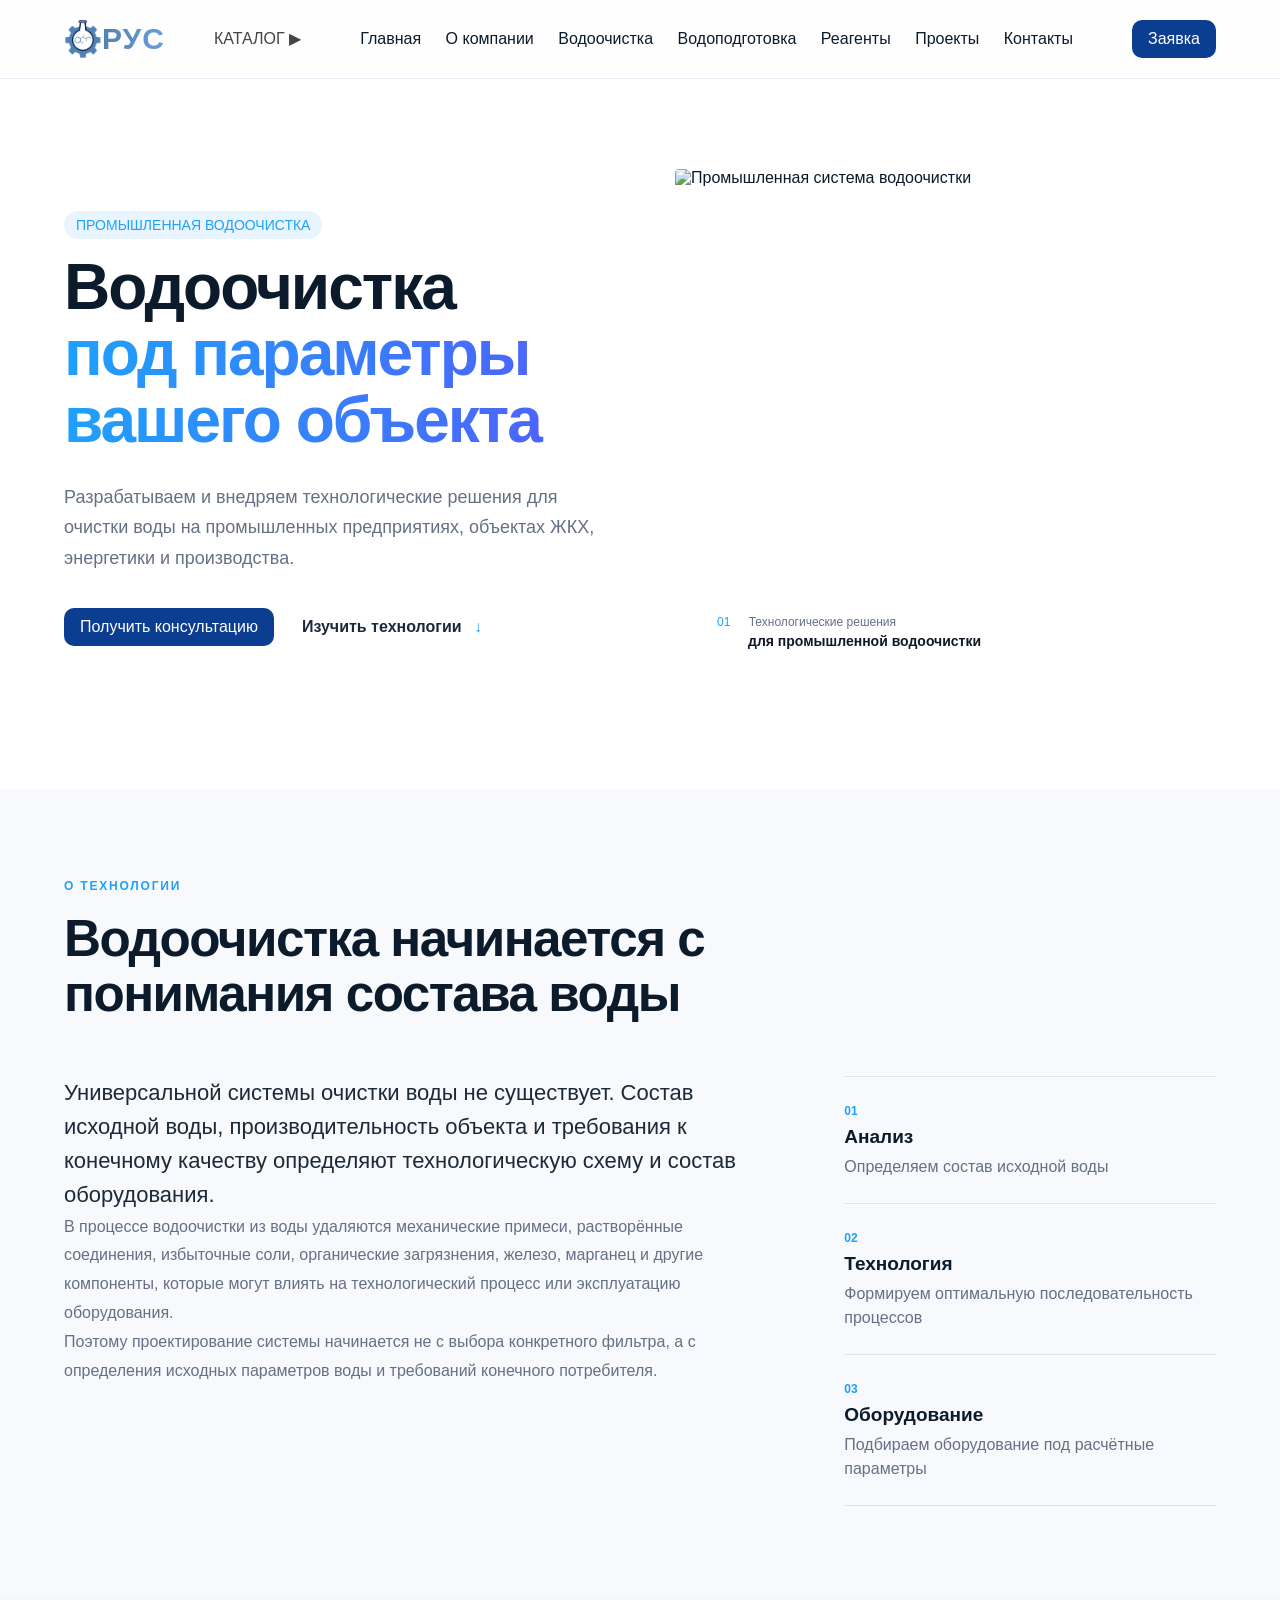
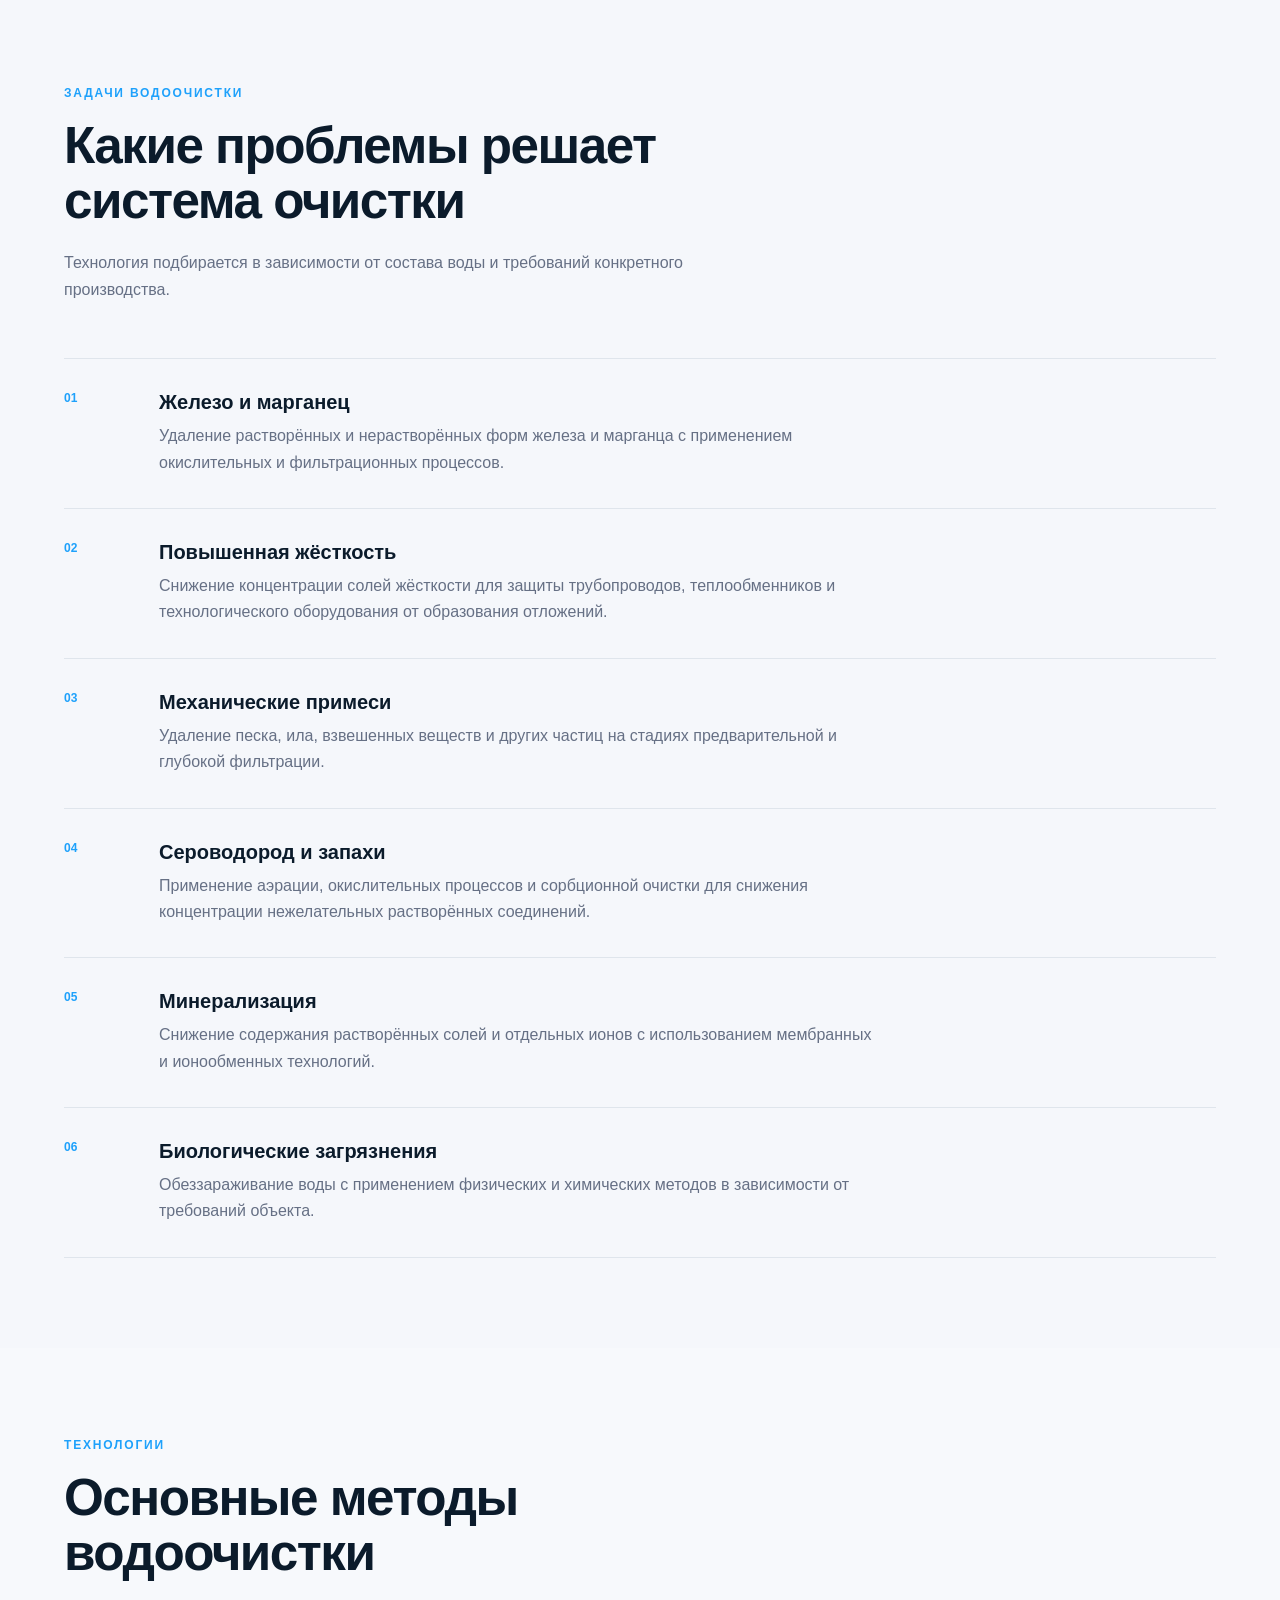
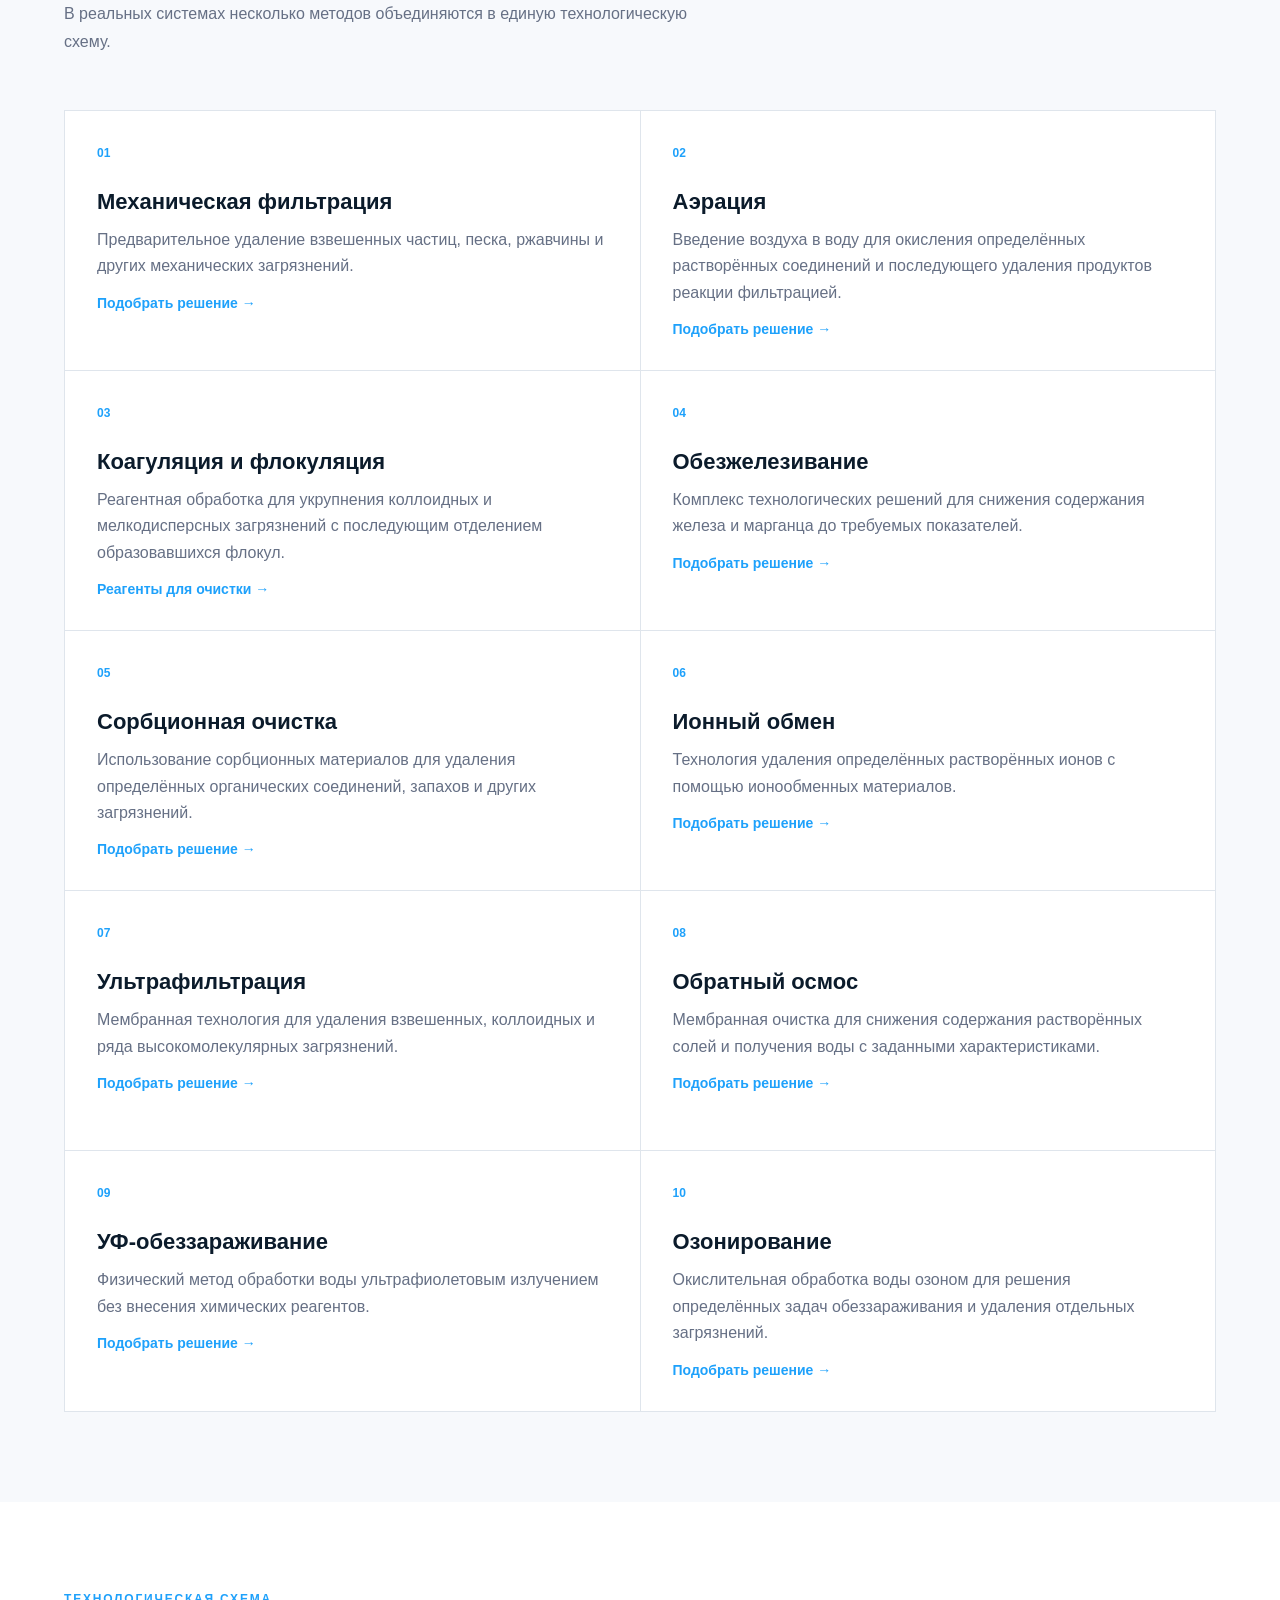
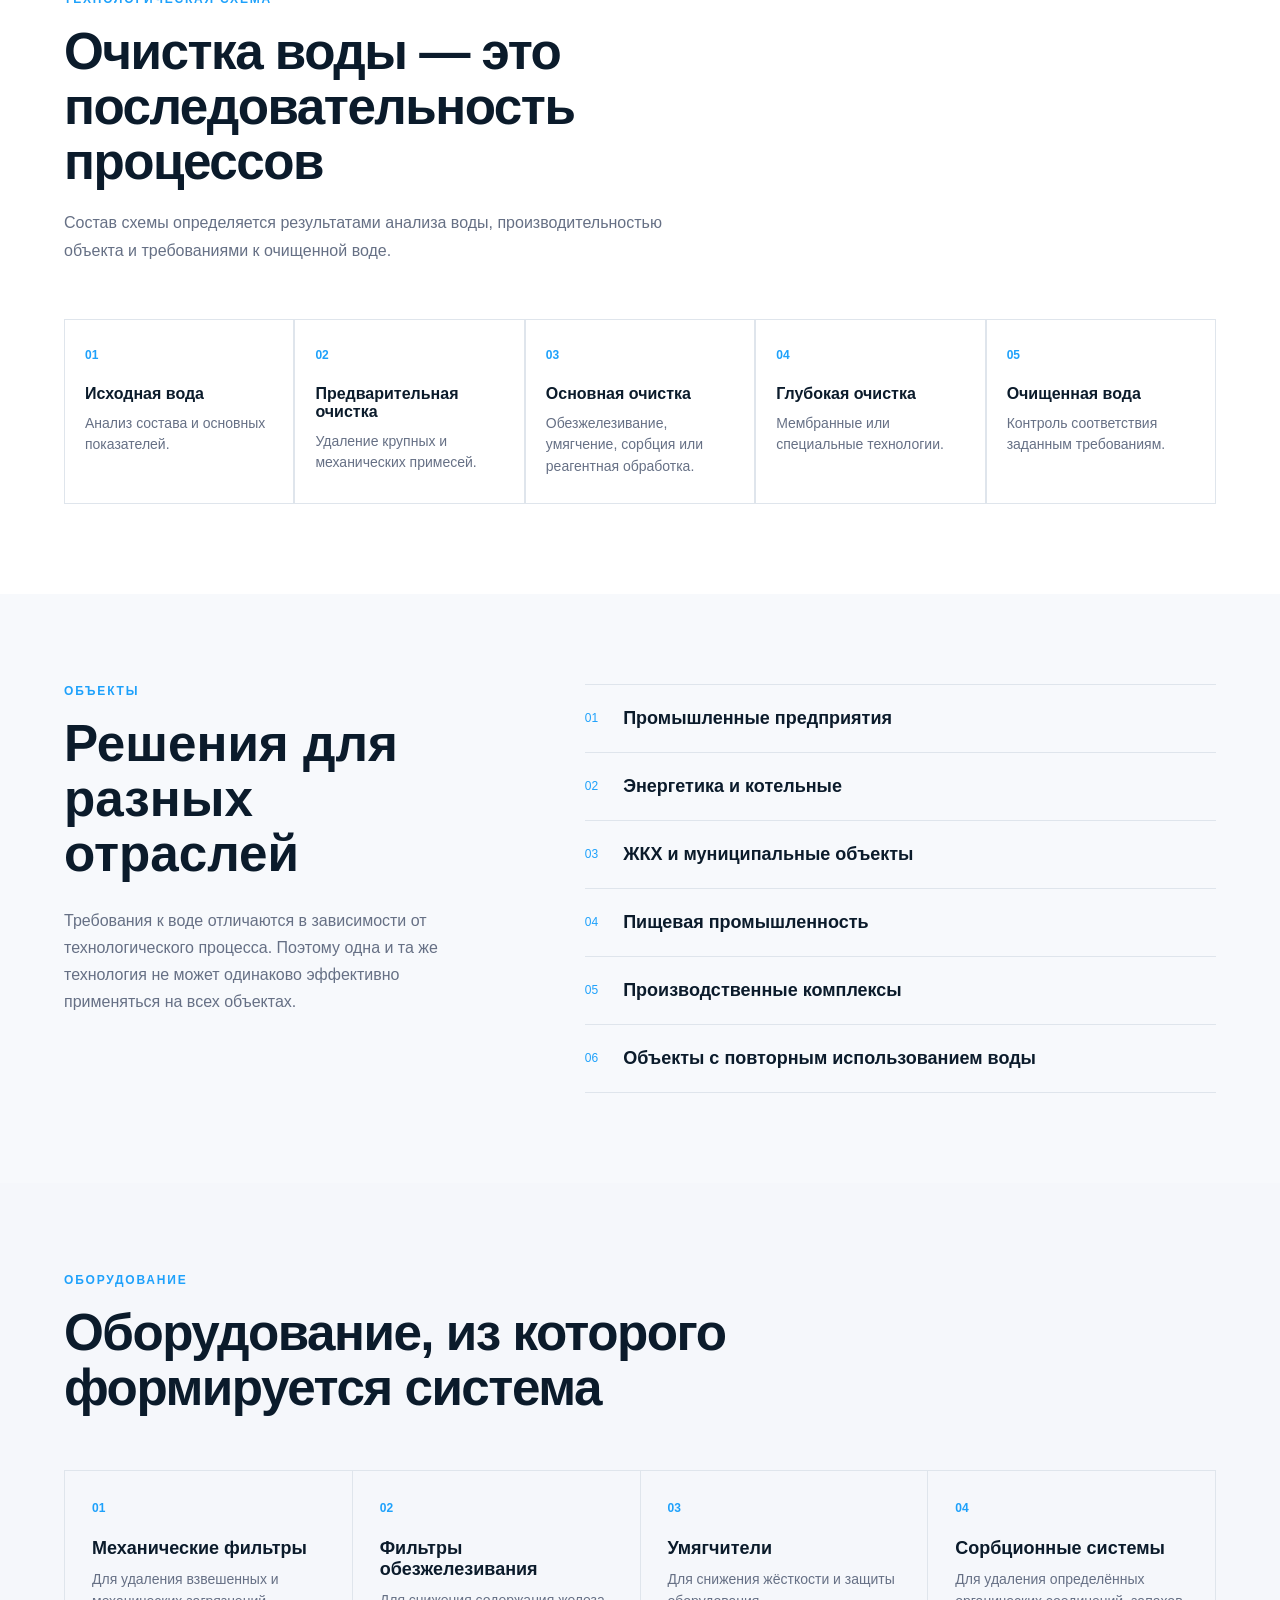
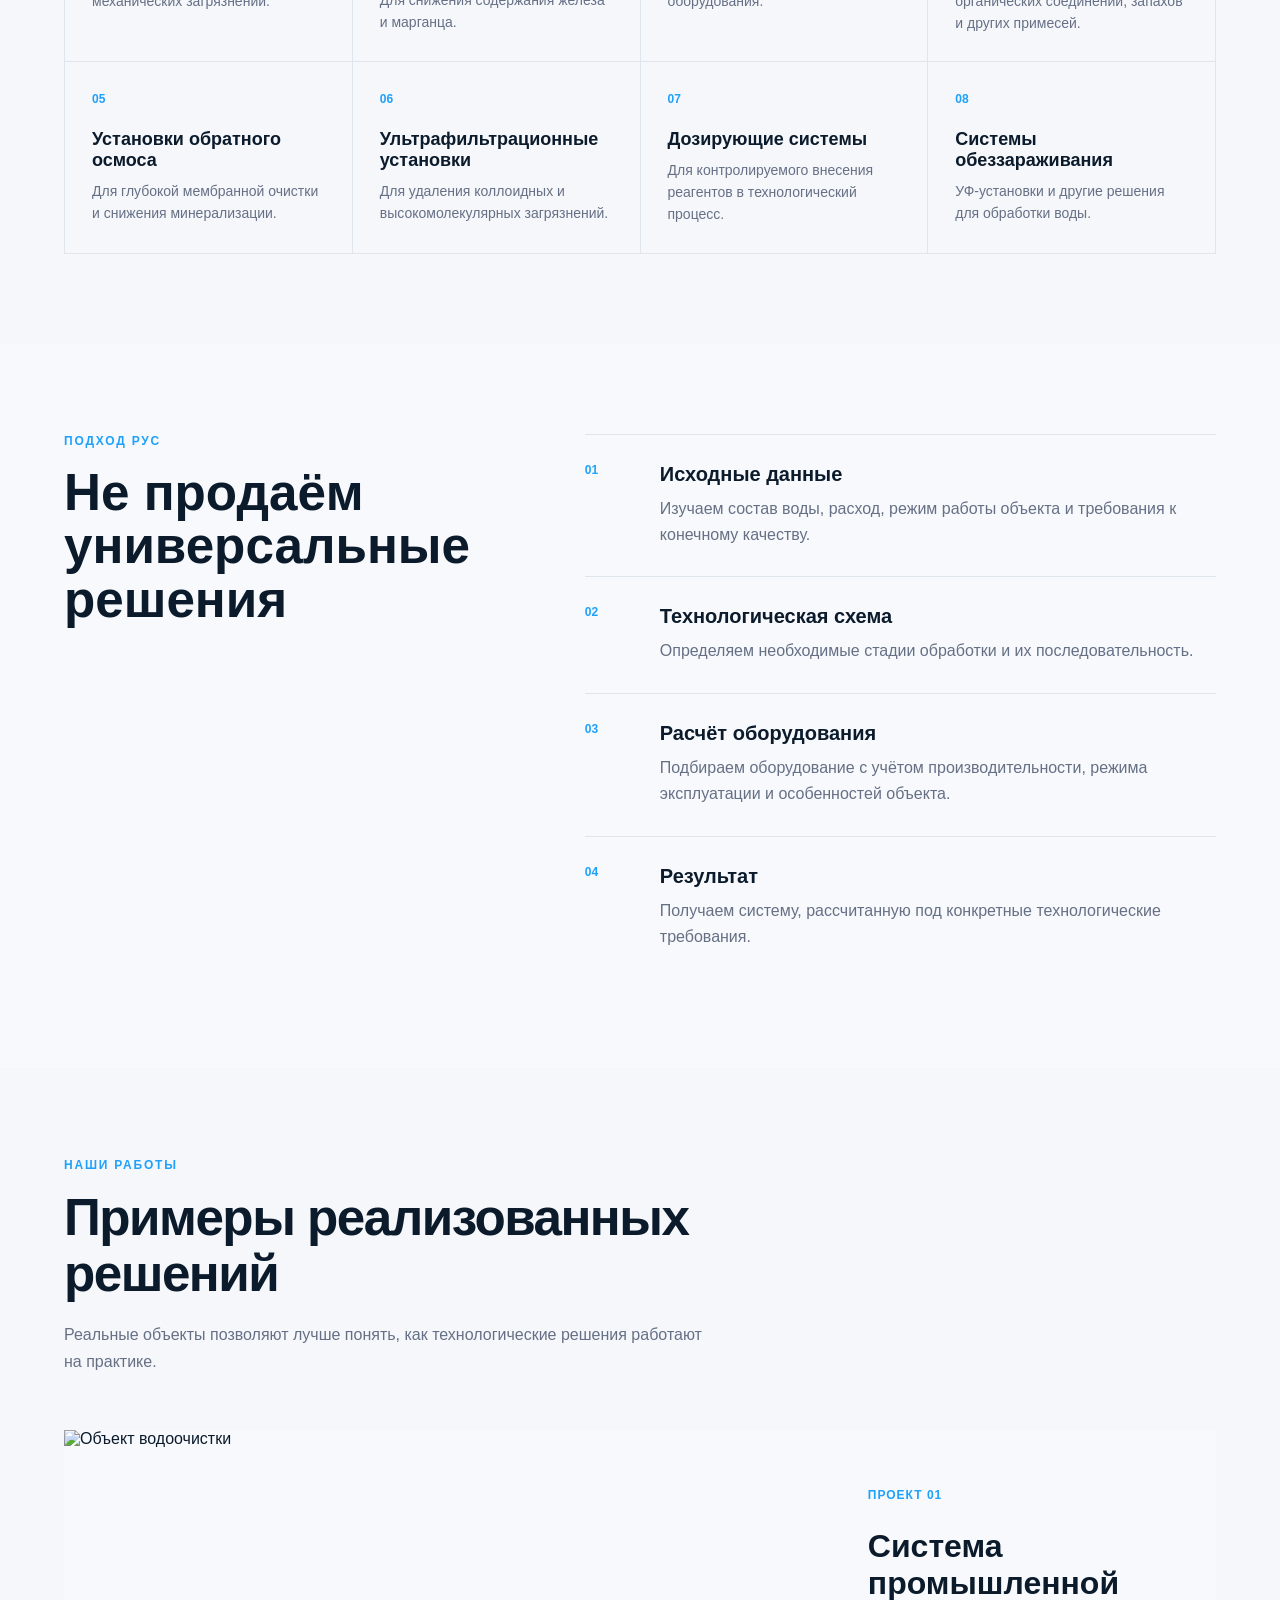
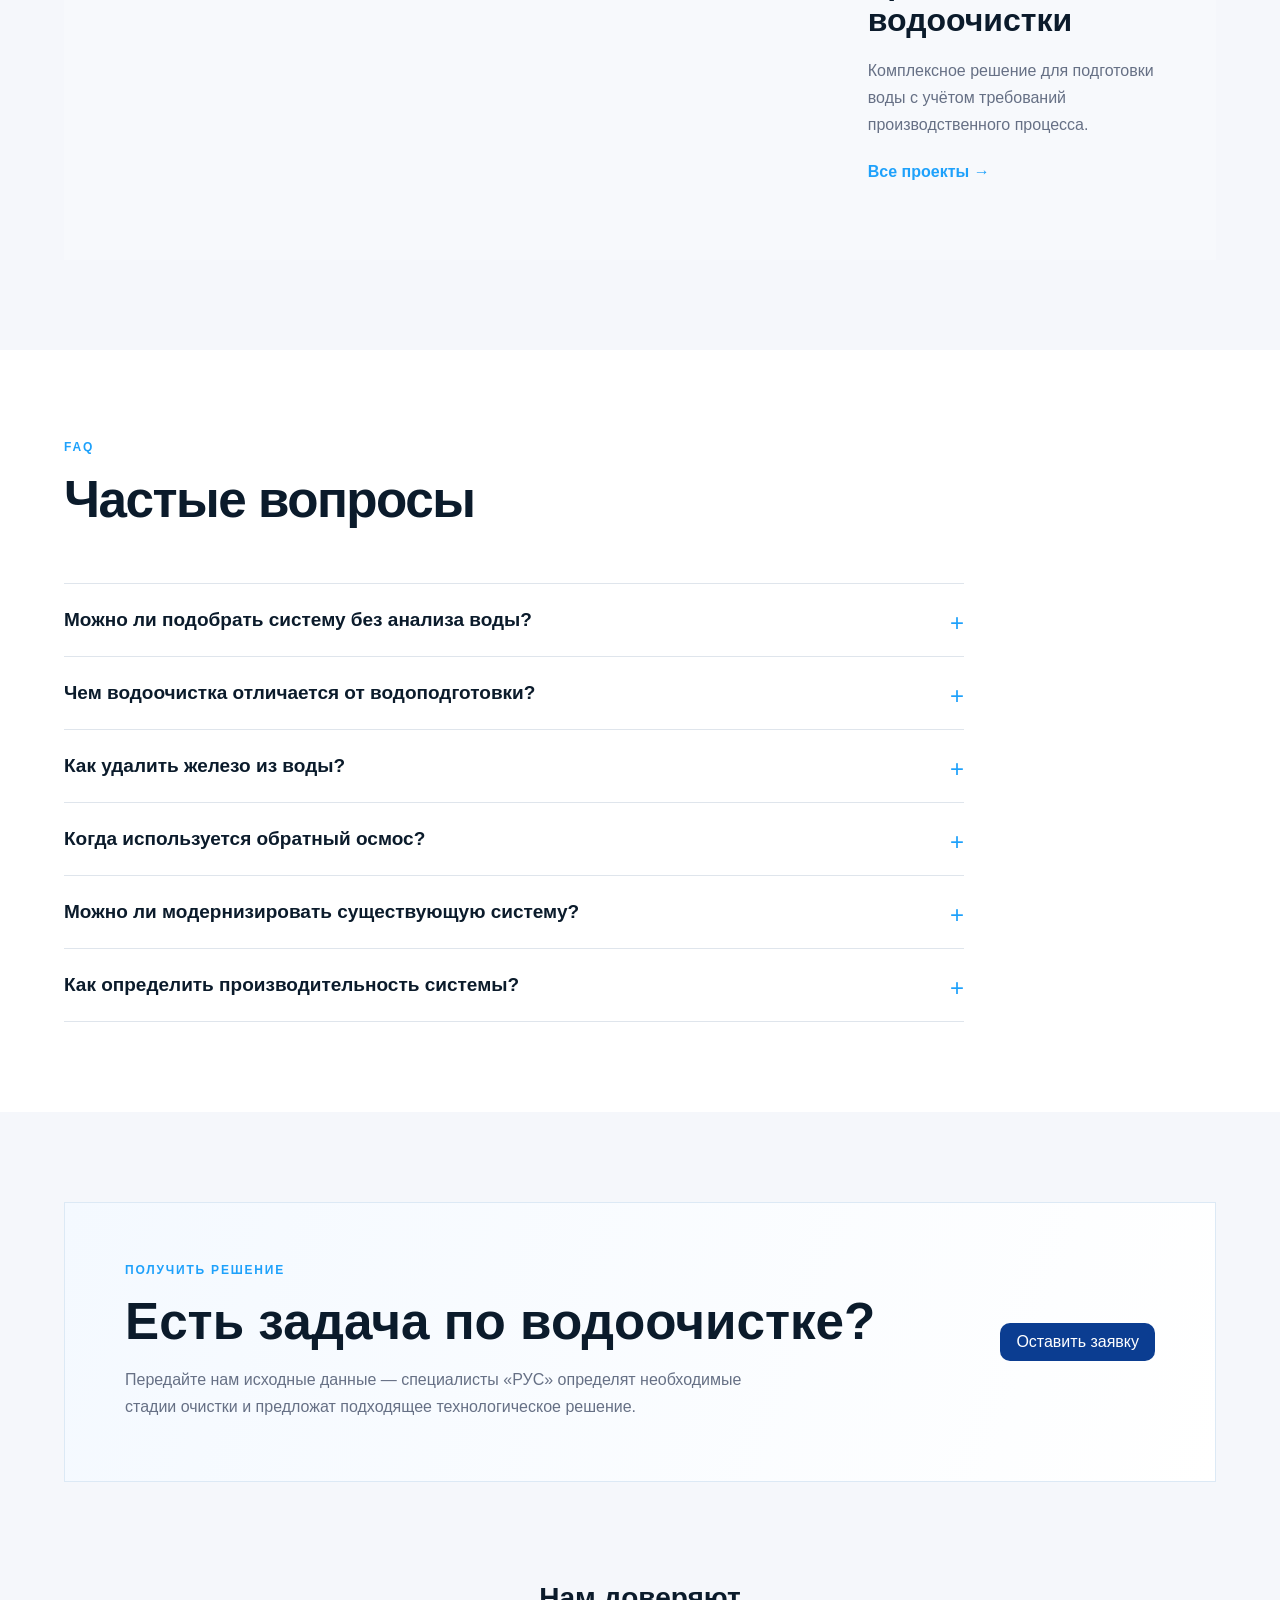
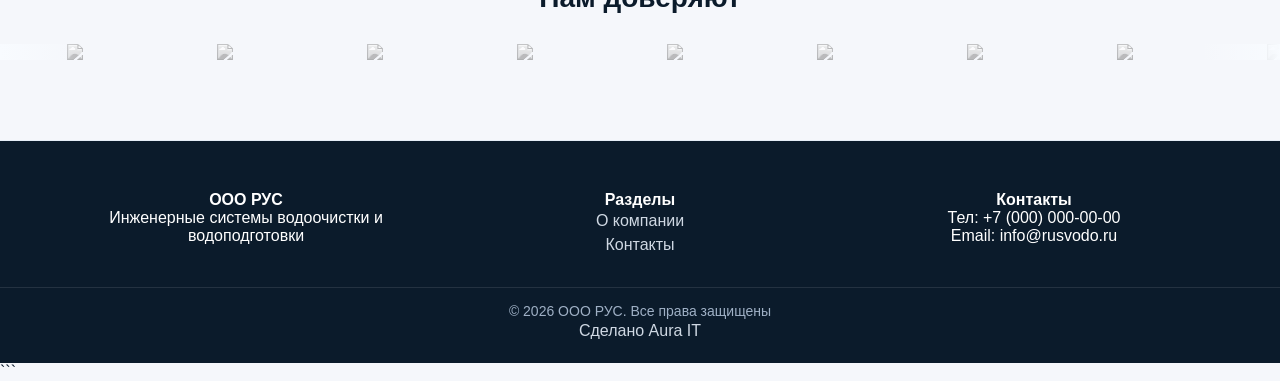
==== commit b6512131: "Update print statement from 'Hello' to 'Goodbye'" ====
--- a/index.html
+++ b/index.html
@@ -23,7 +23,7 @@
         <div class="container nav">
             <div class="burger" onclick="toggleMenu()">☰</div>
             <a href="index.html" class="logo-wrap">
-                <img src="assets/logo.png" class="logo">
+                <img src="logo.png" class="logo">
                 <span class="logo-text">РУС</span>
             </a>
 
--- a/water-purification.css
+++ b/water-purification.css
@@ -0,0 +1,579 @@
+
+.wp-hero {
+    padding: 90px 0 100px;
+    background: #fff;
+}
+
+.wp-hero-grid {
+    display: grid;
+    grid-template-columns: 1fr 1fr;
+    gap: 70px;
+    align-items: center;
+}
+
+.wp-hero-content {
+    max-width: 650px;
+}
+
+.eyebrow {
+    margin-bottom: 18px;
+    font-size: 12px;
+    font-weight: 700;
+    letter-spacing: 1.8px;
+    color: #1EA1FB;
+}
+
+.wp-hero h1 {
+    margin: 0;
+    font-size: clamp(42px, 5vw, 72px);
+    line-height: 1.04;
+    letter-spacing: -2px;
+}
+
+.wp-hero h1 span {
+    display: block;
+    background: linear-gradient(90deg, #1EA1FB, #525DFB);
+    -webkit-background-clip: text;
+    -webkit-text-fill-color: transparent;
+}
+
+.wp-hero-content > p {
+    max-width: 580px;
+    margin: 28px 0;
+    color: #667085;
+    font-size: 18px;
+    line-height: 1.7;
+}
+
+.wp-hero-actions {
+    display: flex;
+    align-items: center;
+    gap: 28px;
+    margin-top: 35px;
+}
+
+.wp-link {
+    color: #1d2939;
+    text-decoration: none;
+    font-weight: 600;
+}
+
+.wp-link span {
+    margin-left: 8px;
+    color: #1EA1FB;
+}
+
+.wp-hero-visual {
+    position: relative;
+}
+
+.wp-hero-visual img {
+    width: 100%;
+    height: 520px;
+    object-fit: cover;
+    border-radius: 4px;
+    display: block;
+}
+
+.wp-hero-caption {
+    position: absolute;
+    bottom: 22px;
+    left: 22px;
+    right: 22px;
+    padding: 18px 20px;
+    background: rgba(255,255,255,.94);
+    color: #667085;
+    font-size: 12px;
+}
+
+.wp-hero-caption span {
+    margin-right: 15px;
+    color: #1EA1FB;
+}
+
+.wp-hero-caption strong {
+    display: block;
+    margin-left: 31px;
+    margin-top: 4px;
+    color: #101828;
+    font-size: 14px;
+}
+
+.wp-section-heading {
+    max-width: 760px;
+    margin-bottom: 55px;
+}
+
+.wp-section-heading h2 {
+    margin: 0 0 20px;
+    font-size: clamp(32px, 4vw, 52px);
+    line-height: 1.08;
+    letter-spacing: -1.5px;
+}
+
+.wp-section-heading > p {
+    max-width: 650px;
+    color: #667085;
+    line-height: 1.7;
+}
+
+.wp-intro {
+    background: #f7f9fc;
+}
+
+.wp-intro-grid {
+    display: grid;
+    grid-template-columns: 1.3fr .7fr;
+    gap: 90px;
+}
+
+.wp-intro-main p {
+    color: #667085;
+    line-height: 1.8;
+    font-size: 16px;
+}
+
+.wp-intro-main .lead {
+    color: #1d2939;
+    font-size: 22px;
+    line-height: 1.55;
+}
+
+.wp-facts {
+    border-top: 1px solid #dfe5ec;
+}
+
+.wp-fact {
+    padding: 24px 0;
+    border-bottom: 1px solid #dfe5ec;
+}
+
+.wp-fact span,
+.wp-problem > span,
+.wp-method > span,
+.wp-equipment-item > span,
+.wp-advantage > span {
+    color: #1EA1FB;
+    font-size: 12px;
+    font-weight: 700;
+}
+
+.wp-fact strong {
+    display: block;
+    margin: 7px 0;
+    font-size: 19px;
+}
+
+.wp-fact p {
+    margin: 0;
+    color: #667085;
+    line-height: 1.5;
+}
+
+.wp-problems-list {
+    border-top: 1px solid #dfe5ec;
+}
+
+.wp-problem {
+    display: grid;
+    grid-template-columns: 70px 1fr;
+    gap: 25px;
+    padding: 32px 0;
+    border-bottom: 1px solid #dfe5ec;
+}
+
+.wp-problem h3 {
+    margin: 0 0 9px;
+    font-size: 20px;
+}
+
+.wp-problem p {
+    max-width: 720px;
+    margin: 0;
+    color: #667085;
+    line-height: 1.65;
+}
+
+.wp-methods {
+    background: #f7f9fc;
+}
+
+.wp-method-grid {
+    display: grid;
+    grid-template-columns: repeat(2, 1fr);
+    border-top: 1px solid #dfe5ec;
+    border-left: 1px solid #dfe5ec;
+}
+
+.wp-method {
+    min-height: 260px;
+    padding: 32px;
+    border-right: 1px solid #dfe5ec;
+    border-bottom: 1px solid #dfe5ec;
+    background: #fff;
+    transition: .25s ease;
+}
+
+.wp-method:hover {
+    transform: translateY(-3px);
+    box-shadow: 0 15px 40px rgba(22, 49, 80, .07);
+}
+
+.wp-method h3 {
+    margin: 28px 0 12px;
+    font-size: 22px;
+}
+
+.wp-method p {
+    max-width: 520px;
+    color: #667085;
+    line-height: 1.65;
+}
+
+.wp-method a {
+    display: inline-block;
+    margin-top: 15px;
+    color: #1EA1FB;
+    text-decoration: none;
+    font-size: 14px;
+    font-weight: 600;
+}
+
+.wp-scheme {
+    background: #fff;
+}
+
+.wp-process {
+    display: flex;
+    align-items: stretch;
+}
+
+.wp-process-item {
+    flex: 1;
+    padding: 25px 20px;
+    border: 1px solid #dfe5ec;
+}
+
+.wp-process-item + .wp-process-item {
+    border-left: 0;
+}
+
+.wp-process-item span {
+    color: #1EA1FB;
+    font-size: 12px;
+    font-weight: 700;
+}
+
+.wp-process-item strong {
+    display: block;
+    margin: 22px 0 10px;
+    font-size: 16px;
+}
+
+.wp-process-item p {
+    margin: 0;
+    color: #667085;
+    font-size: 14px;
+    line-height: 1.55;
+}
+
+.wp-process-line {
+    display: none;
+}
+
+.wp-industry {
+    background: #f7f9fc;
+}
+
+.wp-industry-grid {
+    display: grid;
+    grid-template-columns: .8fr 1.2fr;
+    gap: 100px;
+}
+
+.wp-industry h2 {
+    margin: 0 0 25px;
+    font-size: clamp(34px, 4vw, 54px);
+    line-height: 1.08;
+}
+
+.wp-industry .lead {
+    color: #667085;
+    line-height: 1.7;
+}
+
+.wp-industry-list {
+    border-top: 1px solid #dfe5ec;
+}
+
+.wp-industry-list div {
+    display: flex;
+    align-items: center;
+    gap: 25px;
+    padding: 23px 0;
+    border-bottom: 1px solid #dfe5ec;
+}
+
+.wp-industry-list span {
+    color: #1EA1FB;
+    font-size: 12px;
+}
+
+.wp-industry-list strong {
+    font-size: 18px;
+}
+
+.wp-equipment-grid {
+    display: grid;
+    grid-template-columns: repeat(4, 1fr);
+    border-top: 1px solid #dfe5ec;
+    border-left: 1px solid #dfe5ec;
+}
+
+.wp-equipment-item {
+    min-height: 190px;
+    padding: 27px;
+    border-right: 1px solid #dfe5ec;
+    border-bottom: 1px solid #dfe5ec;
+}
+
+.wp-equipment-item h3 {
+    margin: 22px 0 10px;
+    font-size: 18px;
+}
+
+.wp-equipment-item p {
+    margin: 0;
+    color: #667085;
+    font-size: 14px;
+    line-height: 1.55;
+}
+
+.wp-advantages {
+    background: #f7f9fc;
+}
+
+.wp-advantages-grid {
+    display: grid;
+    grid-template-columns: .8fr 1.2fr;
+    gap: 100px;
+}
+
+.wp-advantages-title h2 {
+    margin: 0;
+    font-size: clamp(35px, 4vw, 55px);
+    line-height: 1.05;
+}
+
+.wp-advantage {
+    display: grid;
+    grid-template-columns: 55px 1fr;
+    gap: 20px;
+    padding: 28px 0;
+    border-top: 1px solid #dfe5ec;
+}
+
+.wp-advantage h3 {
+    margin: 0 0 10px;
+    font-size: 20px;
+}
+
+.wp-advantage p {
+    margin: 0;
+    color: #667085;
+    line-height: 1.65;
+}
+
+.wp-project-preview {
+    display: grid;
+    grid-template-columns: 1.3fr .7fr;
+    min-height: 430px;
+    background: #f7f9fc;
+}
+
+.wp-project-image img {
+    width: 100%;
+    height: 100%;
+    min-height: 430px;
+    object-fit: cover;
+    display: block;
+}
+
+.wp-project-info {
+    padding: 55px;
+}
+
+.project-number {
+    color: #1EA1FB;
+    font-size: 12px;
+    font-weight: 700;
+    letter-spacing: 1px;
+}
+
+.wp-project-info h3 {
+    margin: 25px 0 18px;
+    font-size: 32px;
+    line-height: 1.15;
+}
+
+.wp-project-info p {
+    color: #667085;
+    line-height: 1.7;
+}
+
+.wp-project-link {
+    display: inline-block;
+    margin-top: 25px;
+    color: #1EA1FB;
+    text-decoration: none;
+    font-weight: 600;
+}
+
+.wp-faq {
+    background: #fff;
+}
+
+.wp-faq-list {
+    max-width: 900px;
+    border-top: 1px solid #dfe5ec;
+}
+
+.wp-faq-list details {
+    border-bottom: 1px solid #dfe5ec;
+}
+
+.wp-faq-list summary {
+    padding: 25px 0;
+    cursor: pointer;
+    list-style: none;
+    font-size: 19px;
+    font-weight: 600;
+}
+
+.wp-faq-list summary::-webkit-details-marker {
+    display: none;
+}
+
+.wp-faq-list summary::after {
+    content: "+";
+    float: right;
+    color: #1EA1FB;
+    font-size: 24px;
+    font-weight: 400;
+}
+
+.wp-faq-list details[open] summary::after {
+    content: "−";
+}
+
+.wp-faq-list details p {
+    max-width: 800px;
+    padding: 0 0 25px;
+    margin: 0;
+    color: #667085;
+    line-height: 1.7;
+}
+
+.wp-cta {
+    padding-bottom: 100px;
+}
+
+.wp-cta-inner {
+    display: flex;
+    justify-content: space-between;
+    align-items: center;
+    gap: 50px;
+    padding: 60px;
+    background: linear-gradient(110deg, #f4f9ff, #fff);
+    border: 1px solid #dce9f5;
+}
+
+.wp-cta h2 {
+    margin: 0 0 18px;
+    font-size: clamp(34px, 4vw, 52px);
+    line-height: 1.05;
+}
+
+.wp-cta p {
+    max-width: 650px;
+    margin: 0;
+    color: #667085;
+    line-height: 1.7;
+}
+
+@media (max-width: 900px) {
+
+    .wp-hero-grid,
+    .wp-intro-grid,
+    .wp-industry-grid,
+    .wp-advantages-grid,
+    .wp-project-preview {
+        grid-template-columns: 1fr;
+    }
+
+    .wp-hero-visual img {
+        height: 400px;
+    }
+
+    .wp-process {
+        display: grid;
+        grid-template-columns: 1fr;
+    }
+
+    .wp-process-item + .wp-process-item {
+        border-left: 1px solid #dfe5ec;
+        border-top: 0;
+    }
+
+    .wp-equipment-grid {
+        grid-template-columns: repeat(2, 1fr);
+    }
+
+    .wp-project-info {
+        padding: 40px;
+    }
+
+}
+
+@media (max-width: 650px) {
+
+    .wp-hero {
+        padding: 60px 0 70px;
+    }
+
+    .wp-hero h1 {
+        font-size: 43px;
+        letter-spacing: -1.5px;
+    }
+
+    .wp-hero-actions {
+        flex-direction: column;
+        align-items: flex-start;
+        gap: 18px;
+    }
+
+    .wp-method-grid {
+        grid-template-columns: 1fr;
+    }
+
+    .wp-equipment-grid {
+        grid-template-columns: 1fr;
+    }
+
+    .wp-problem {
+        grid-template-columns: 45px 1fr;
+        gap: 15px;
+    }
+
+    .wp-project-image img {
+        min-height: 280px;
+        height: 280px;
+    }
+
+    .wp-cta-inner {
+        padding: 35px 25px;
+        flex-direction: column;
+        align-items: flex-start;
+    }
+
+}
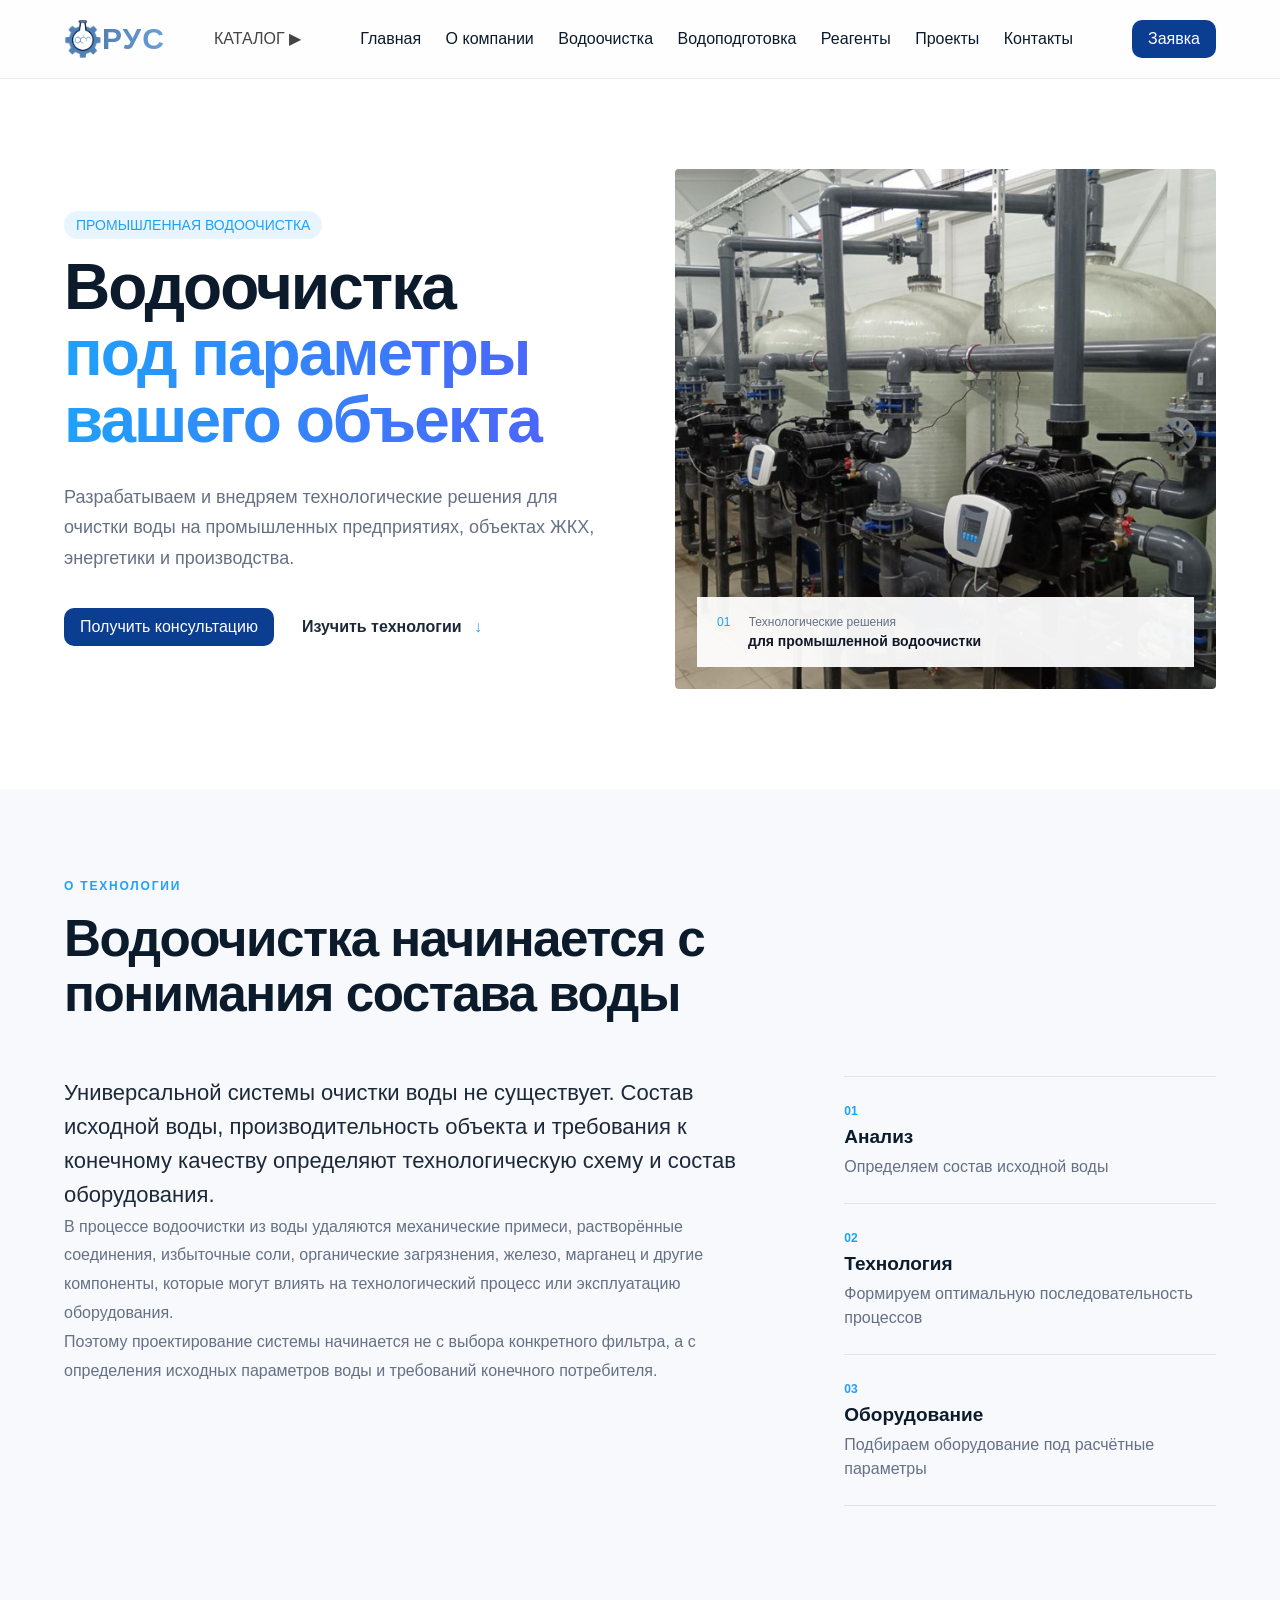
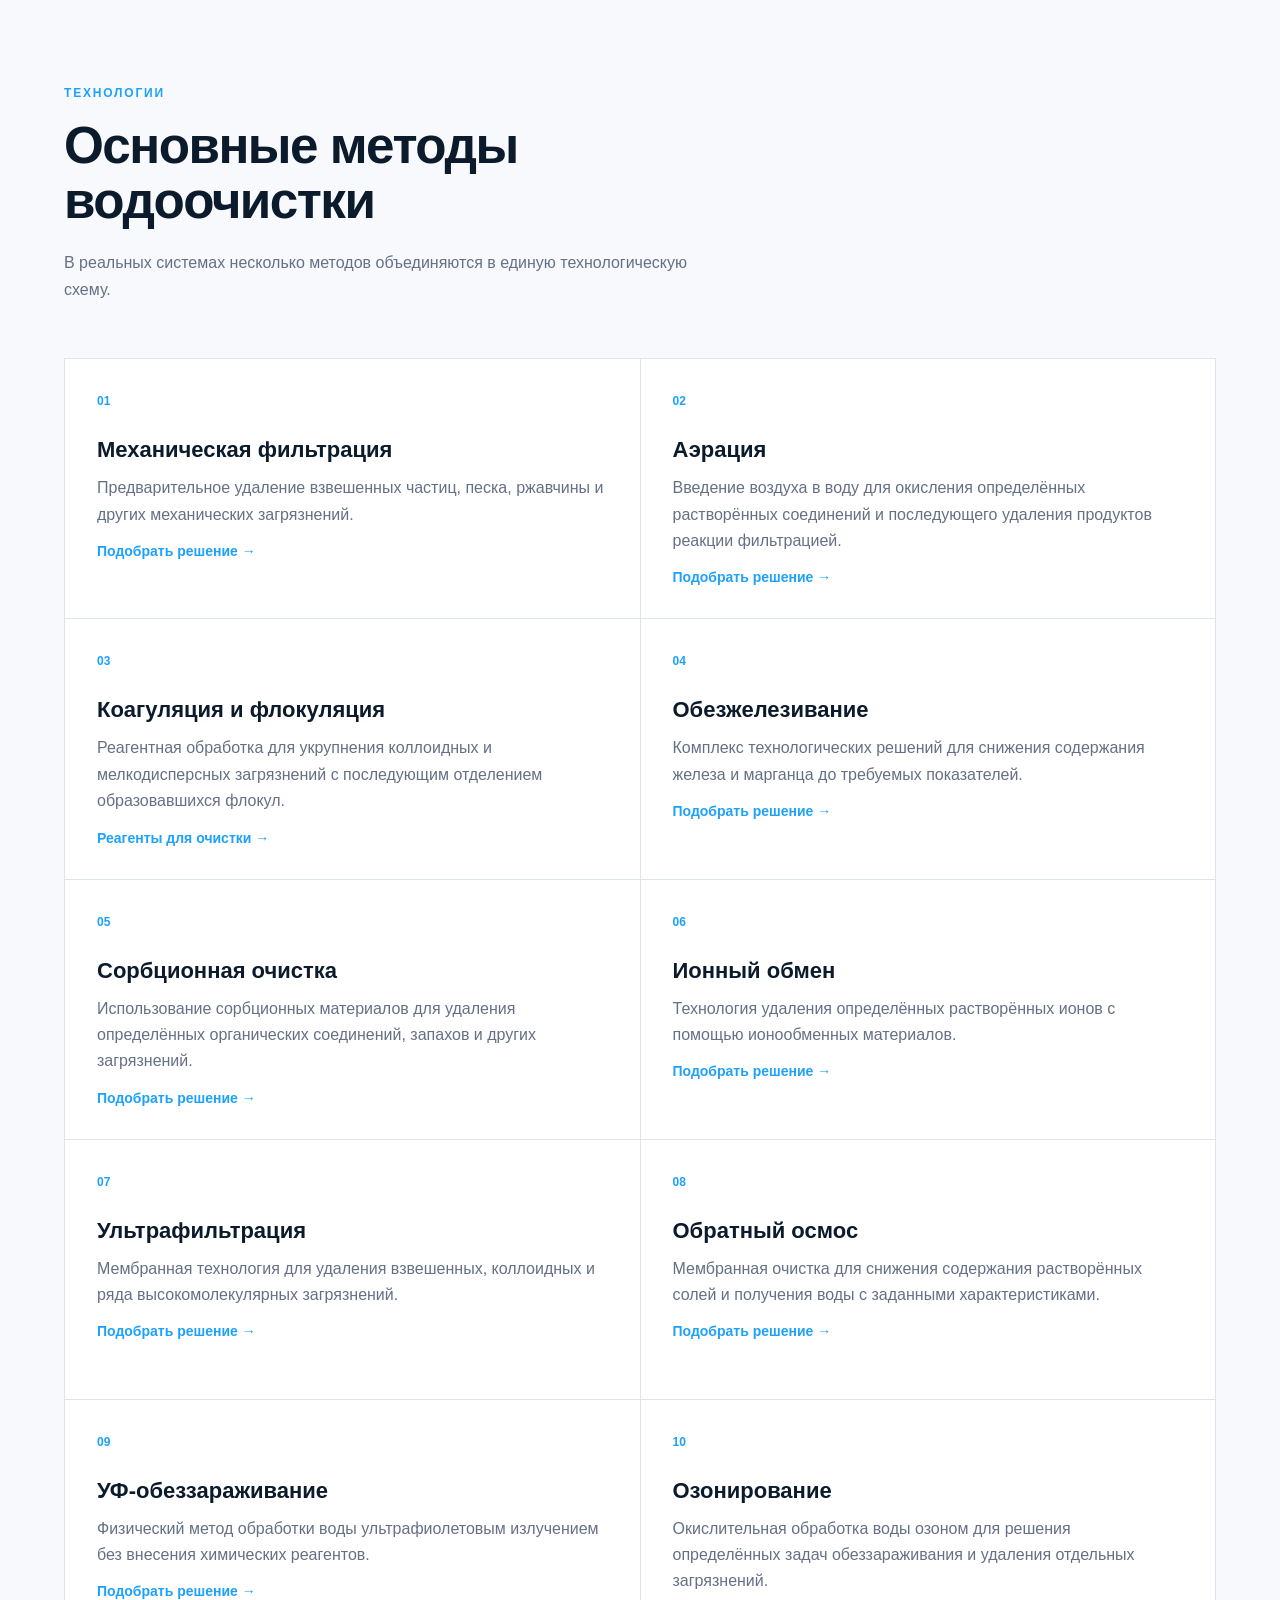
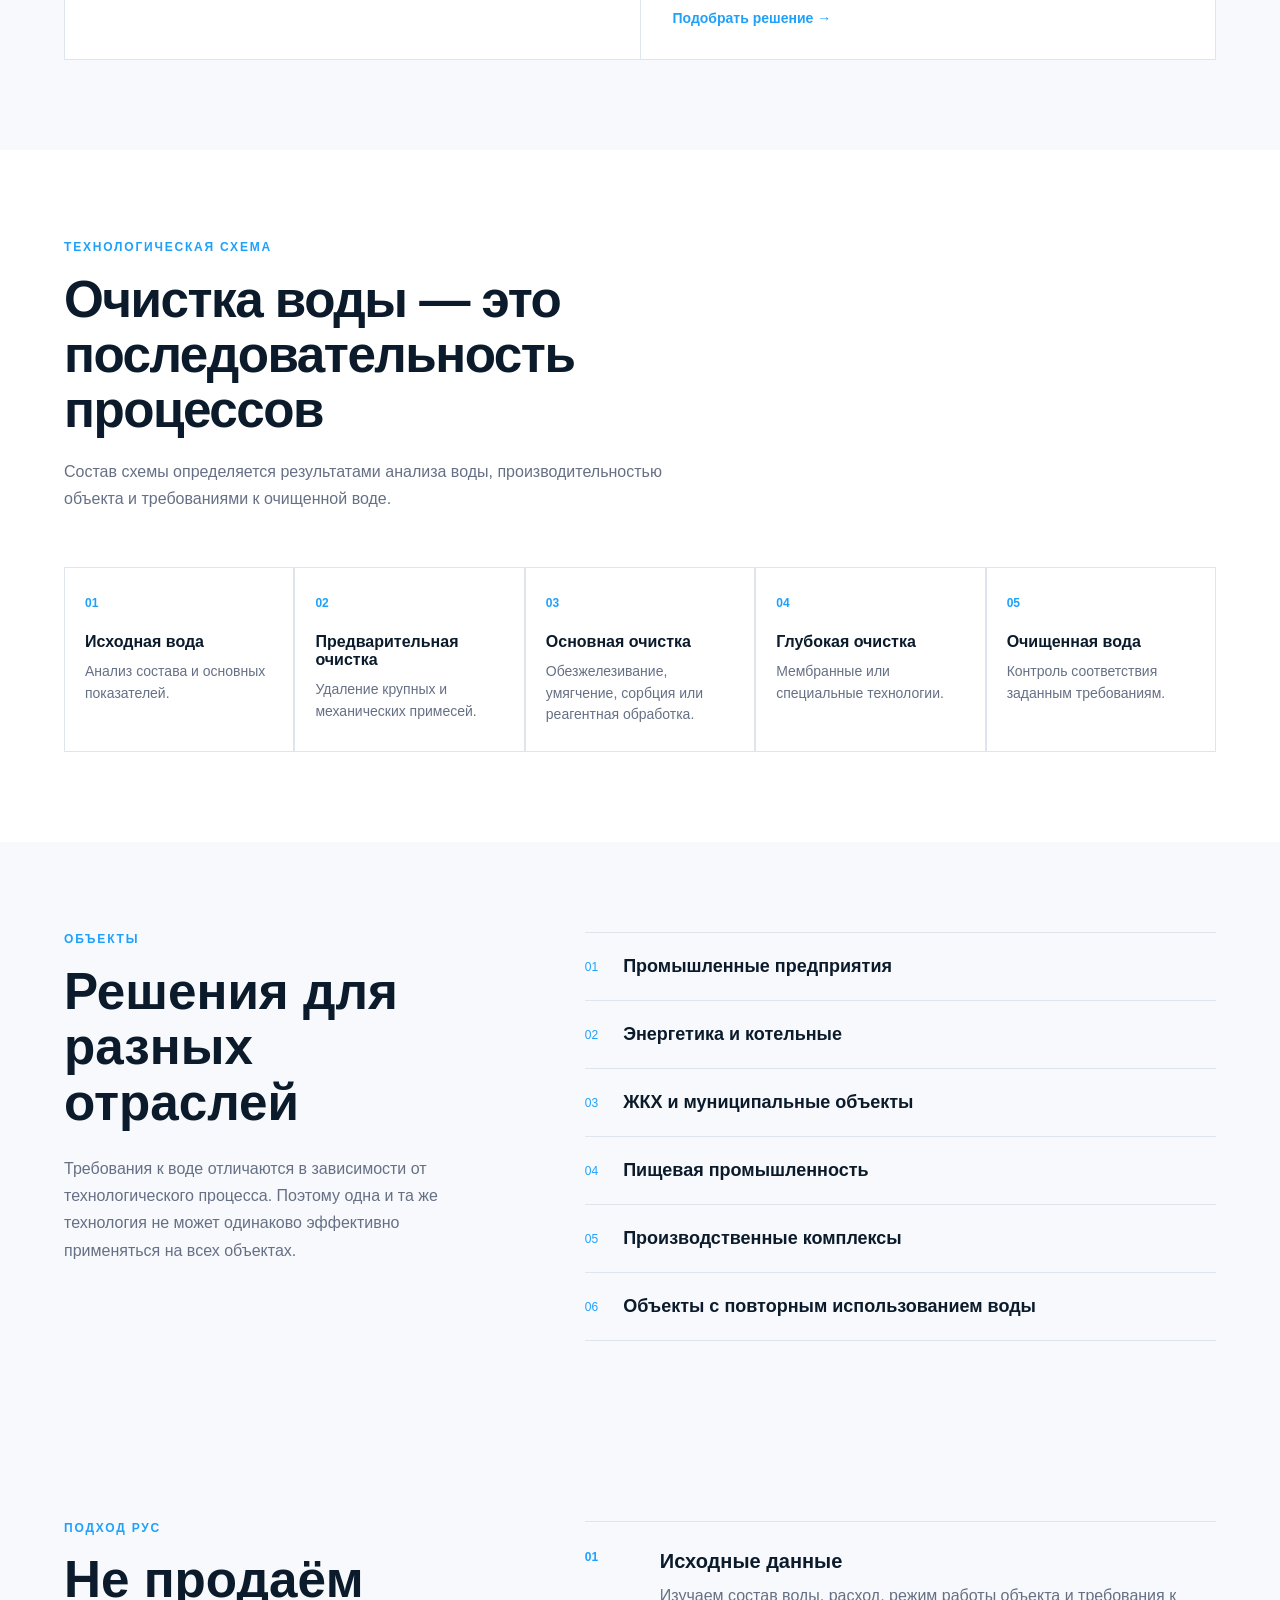
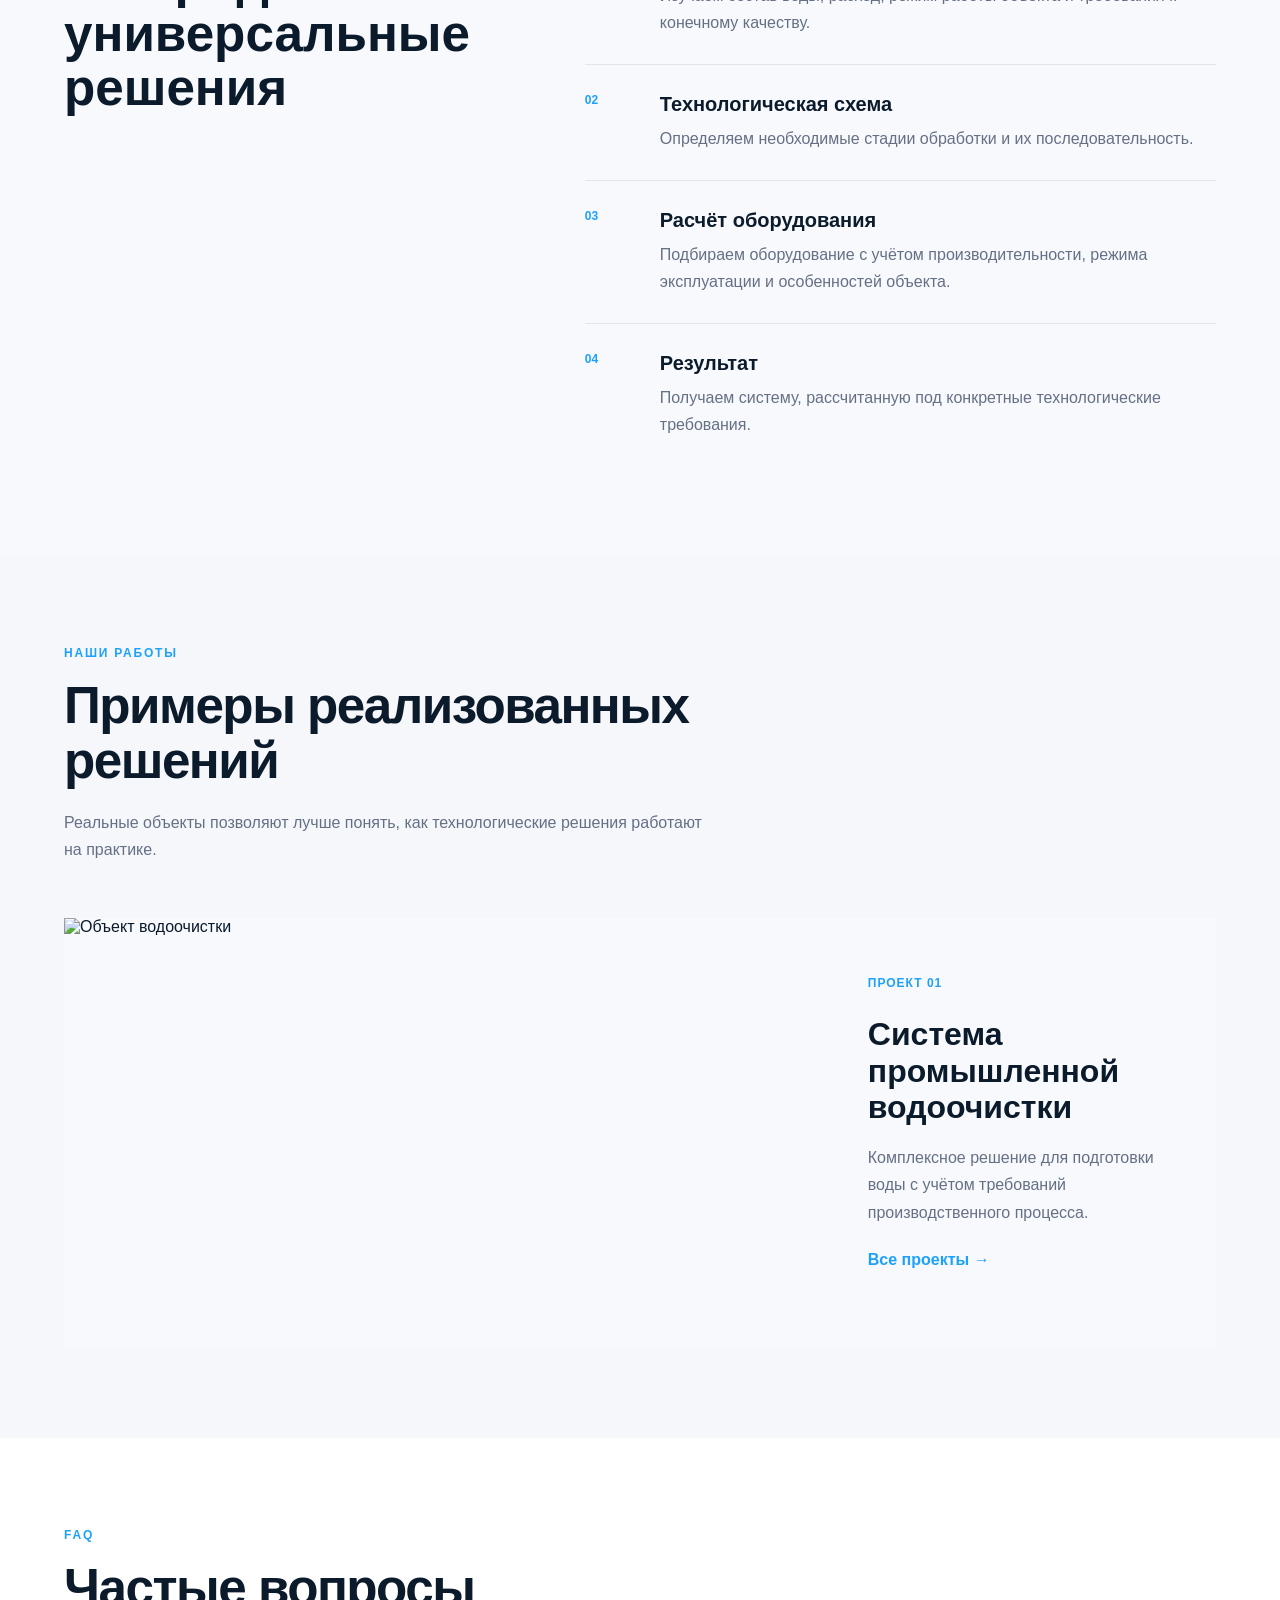
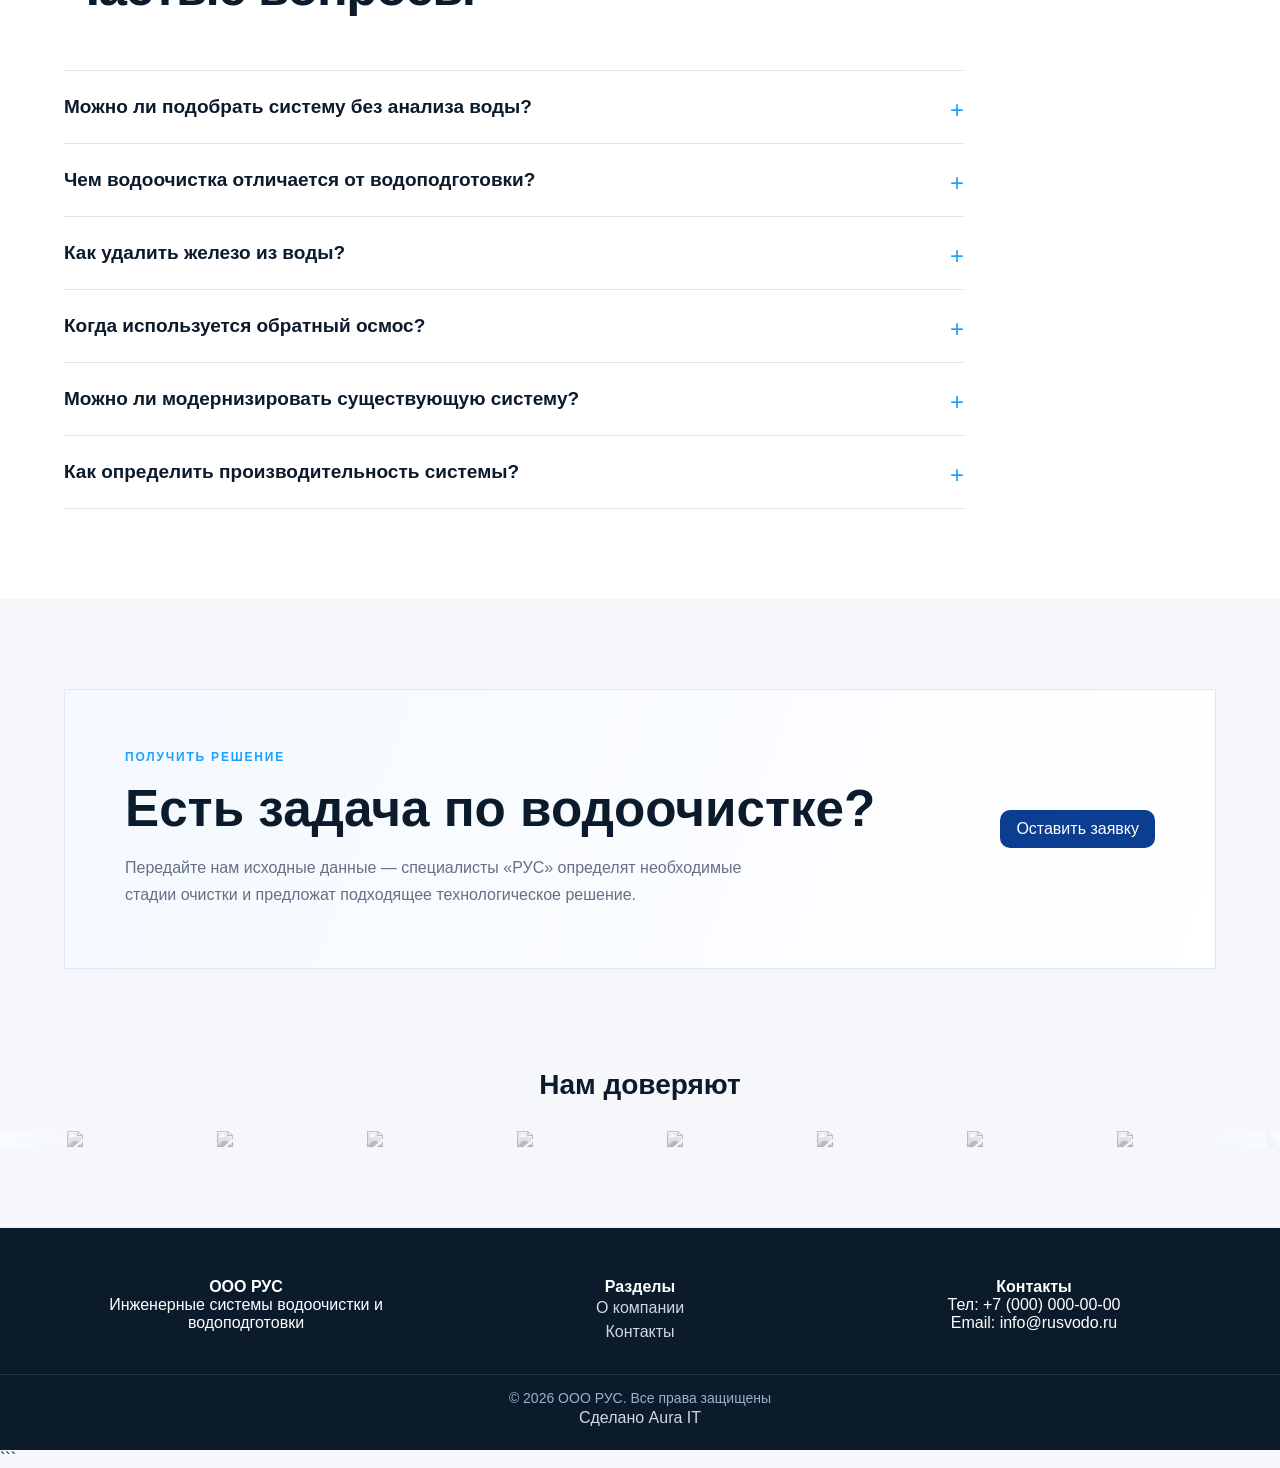
==== commit c1dc7466: "Update index.html" ====
--- a/index.html
+++ b/index.html
@@ -101,7 +101,7 @@
 
                 <div class="wp-hero-visual">
 
-                    <img src="img/water-treatment.jpg"
+                    <img src="water-treatment.jpg"
                          alt="Промышленная система водоочистки">
 
                     <div class="wp-hero-caption">
@@ -198,117 +198,7 @@
 
 
 
-        <!-- =========================
-             PROBLEMS
-        ========================= -->
-
-        <section class="section wp-problems">
-
-            <div class="container">
-
-                <div class="wp-section-heading">
-
-                    <div class="eyebrow">
-                        ЗАДАЧИ ВОДООЧИСТКИ
-                    </div>
-
-                    <h2>
-                        Какие проблемы
-                        решает система очистки
-                    </h2>
-
-                    <p>
-                        Технология подбирается в зависимости от состава воды
-                        и требований конкретного производства.
-                    </p>
-
-                </div>
-
-
-                <div class="wp-problems-list">
-
-                    <div class="wp-problem">
-                        <span>01</span>
-                        <div>
-                            <h3>Железо и марганец</h3>
-                            <p>
-                                Удаление растворённых и нерастворённых форм
-                                железа и марганца с применением окислительных
-                                и фильтрационных процессов.
-                            </p>
-                        </div>
-                    </div>
-
-
-                    <div class="wp-problem">
-                        <span>02</span>
-                        <div>
-                            <h3>Повышенная жёсткость</h3>
-                            <p>
-                                Снижение концентрации солей жёсткости для защиты
-                                трубопроводов, теплообменников и технологического
-                                оборудования от образования отложений.
-                            </p>
-                        </div>
-                    </div>
-
-
-                    <div class="wp-problem">
-                        <span>03</span>
-                        <div>
-                            <h3>Механические примеси</h3>
-                            <p>
-                                Удаление песка, ила, взвешенных веществ и других
-                                частиц на стадиях предварительной и глубокой
-                                фильтрации.
-                            </p>
-                        </div>
-                    </div>
-
-
-                    <div class="wp-problem">
-                        <span>04</span>
-                        <div>
-                            <h3>Сероводород и запахи</h3>
-                            <p>
-                                Применение аэрации, окислительных процессов
-                                и сорбционной очистки для снижения концентрации
-                                нежелательных растворённых соединений.
-                            </p>
-                        </div>
-                    </div>
-
-
-                    <div class="wp-problem">
-                        <span>05</span>
-                        <div>
-                            <h3>Минерализация</h3>
-                            <p>
-                                Снижение содержания растворённых солей и отдельных
-                                ионов с использованием мембранных и ионообменных
-                                технологий.
-                            </p>
-                        </div>
-                    </div>
-
-
-                    <div class="wp-problem">
-                        <span>06</span>
-                        <div>
-                            <h3>Биологические загрязнения</h3>
-                            <p>
-                                Обеззараживание воды с применением физических
-                                и химических методов в зависимости от требований
-                                объекта.
-                            </p>
-                        </div>
-                    </div>
-
-                </div>
-
-            </div>
-
-        </section>
+
 
 
 
@@ -696,101 +586,7 @@
 
 
 
-        <!-- =========================
-             EQUIPMENT
-        ========================= -->
-
-        <section class="section wp-equipment">
-
-            <div class="container">
-
-                <div class="wp-section-heading">
-
-                    <div class="eyebrow">
-                        ОБОРУДОВАНИЕ
-                    </div>
-
-                    <h2>
-                        Оборудование,
-                        из которого формируется система
-                    </h2>
-
-                </div>
-
-
-                <div class="wp-equipment-grid">
-
-                    <div class="wp-equipment-item">
-                        <span>01</span>
-                        <h3>Механические фильтры</h3>
-                        <p>
-                            Для удаления взвешенных и механических загрязнений.
-                        </p>
-                    </div>
-
-                    <div class="wp-equipment-item">
-                        <span>02</span>
-                        <h3>Фильтры обезжелезивания</h3>
-                        <p>
-                            Для снижения содержания железа и марганца.
-                        </p>
-                    </div>
-
-                    <div class="wp-equipment-item">
-                        <span>03</span>
-                        <h3>Умягчители</h3>
-                        <p>
-                            Для снижения жёсткости и защиты оборудования.
-                        </p>
-                    </div>
-
-                    <div class="wp-equipment-item">
-                        <span>04</span>
-                        <h3>Сорбционные системы</h3>
-                        <p>
-                            Для удаления определённых органических соединений,
-                            запахов и других примесей.
-                        </p>
-                    </div>
-
-                    <div class="wp-equipment-item">
-                        <span>05</span>
-                        <h3>Установки обратного осмоса</h3>
-                        <p>
-                            Для глубокой мембранной очистки и снижения минерализации.
-                        </p>
-                    </div>
-
-                    <div class="wp-equipment-item">
-                        <span>06</span>
-                        <h3>Ультрафильтрационные установки</h3>
-                        <p>
-                            Для удаления коллоидных и высокомолекулярных загрязнений.
-                        </p>
-                    </div>
-
-                    <div class="wp-equipment-item">
-                        <span>07</span>
-                        <h3>Дозирующие системы</h3>
-                        <p>
-                            Для контролируемого внесения реагентов в технологический процесс.
-                        </p>
-                    </div>
-
-                    <div class="wp-equipment-item">
-                        <span>08</span>
-                        <h3>Системы обеззараживания</h3>
-                        <p>
-                            УФ-установки и другие решения для обработки воды.
-                        </p>
-                    </div>
-
-                </div>
-
-            </div>
-
-        </section>
-
+    
 
 
         <!-- =========================
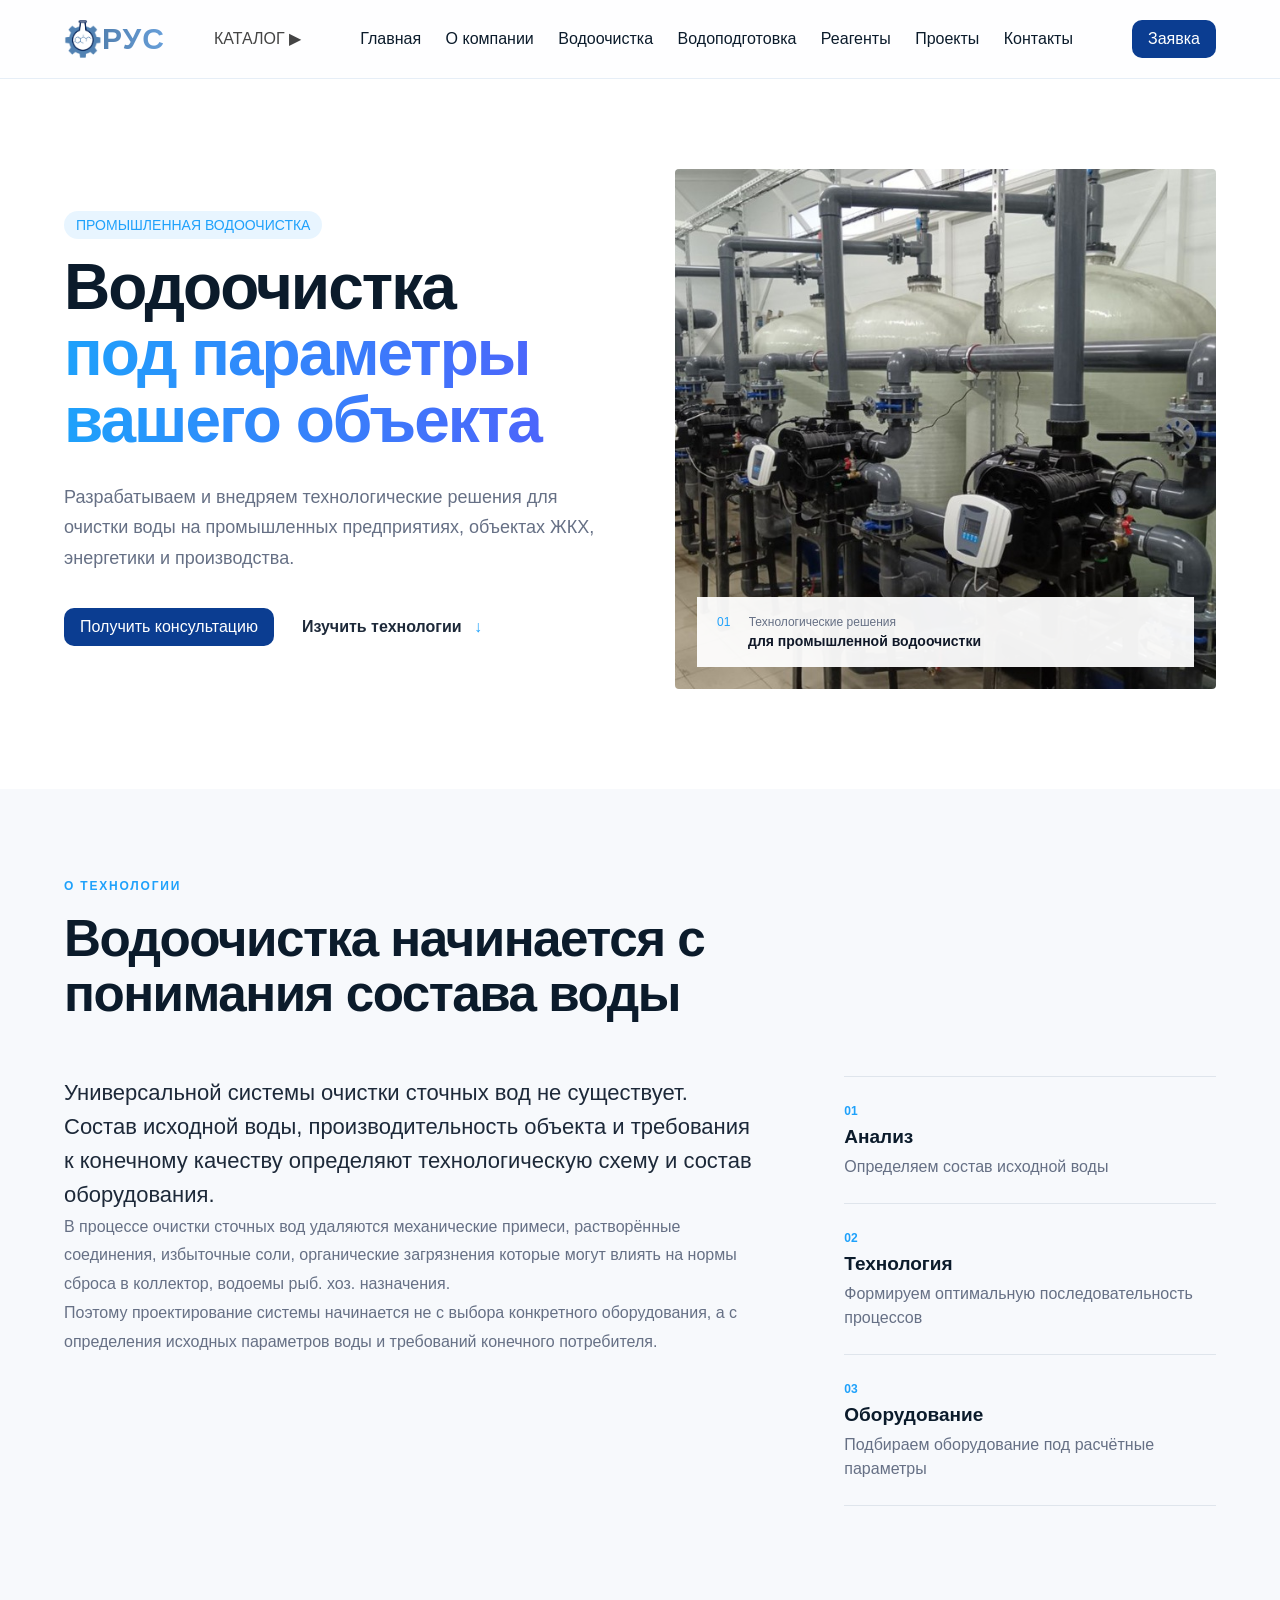
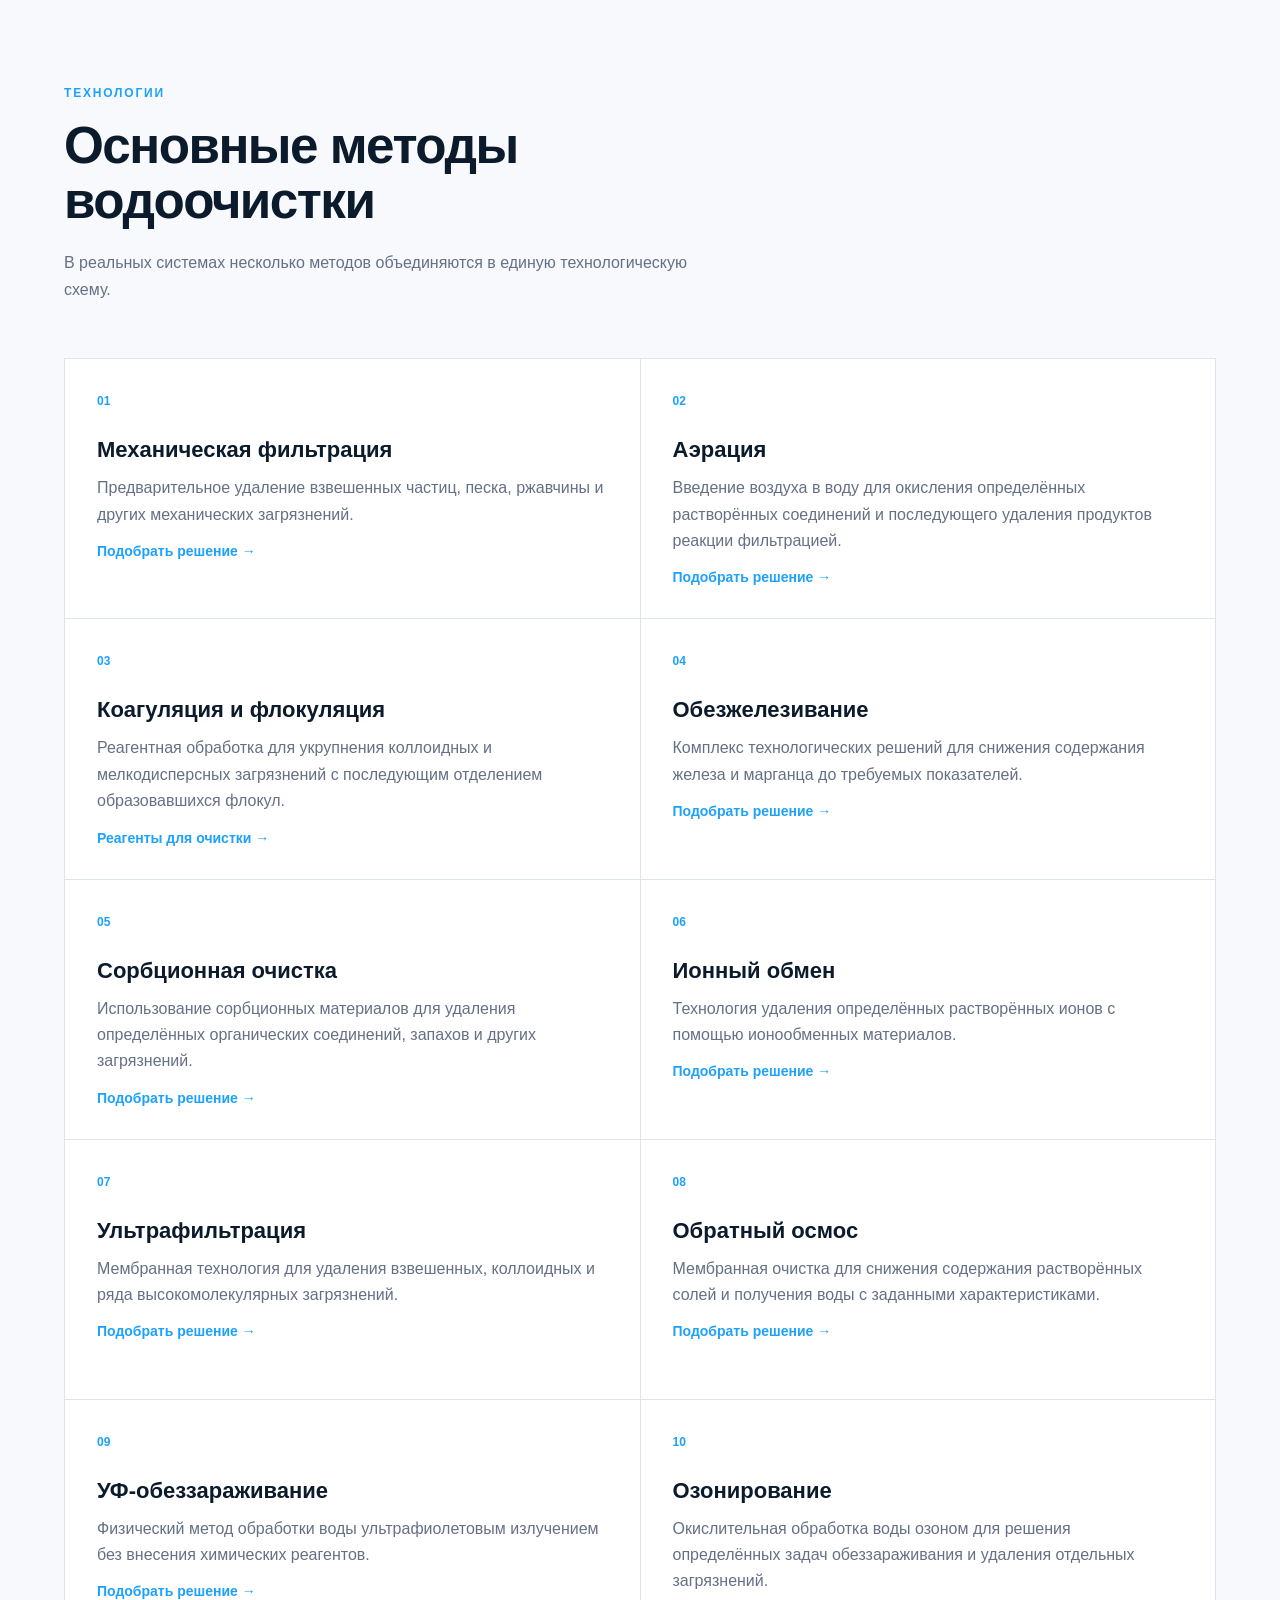
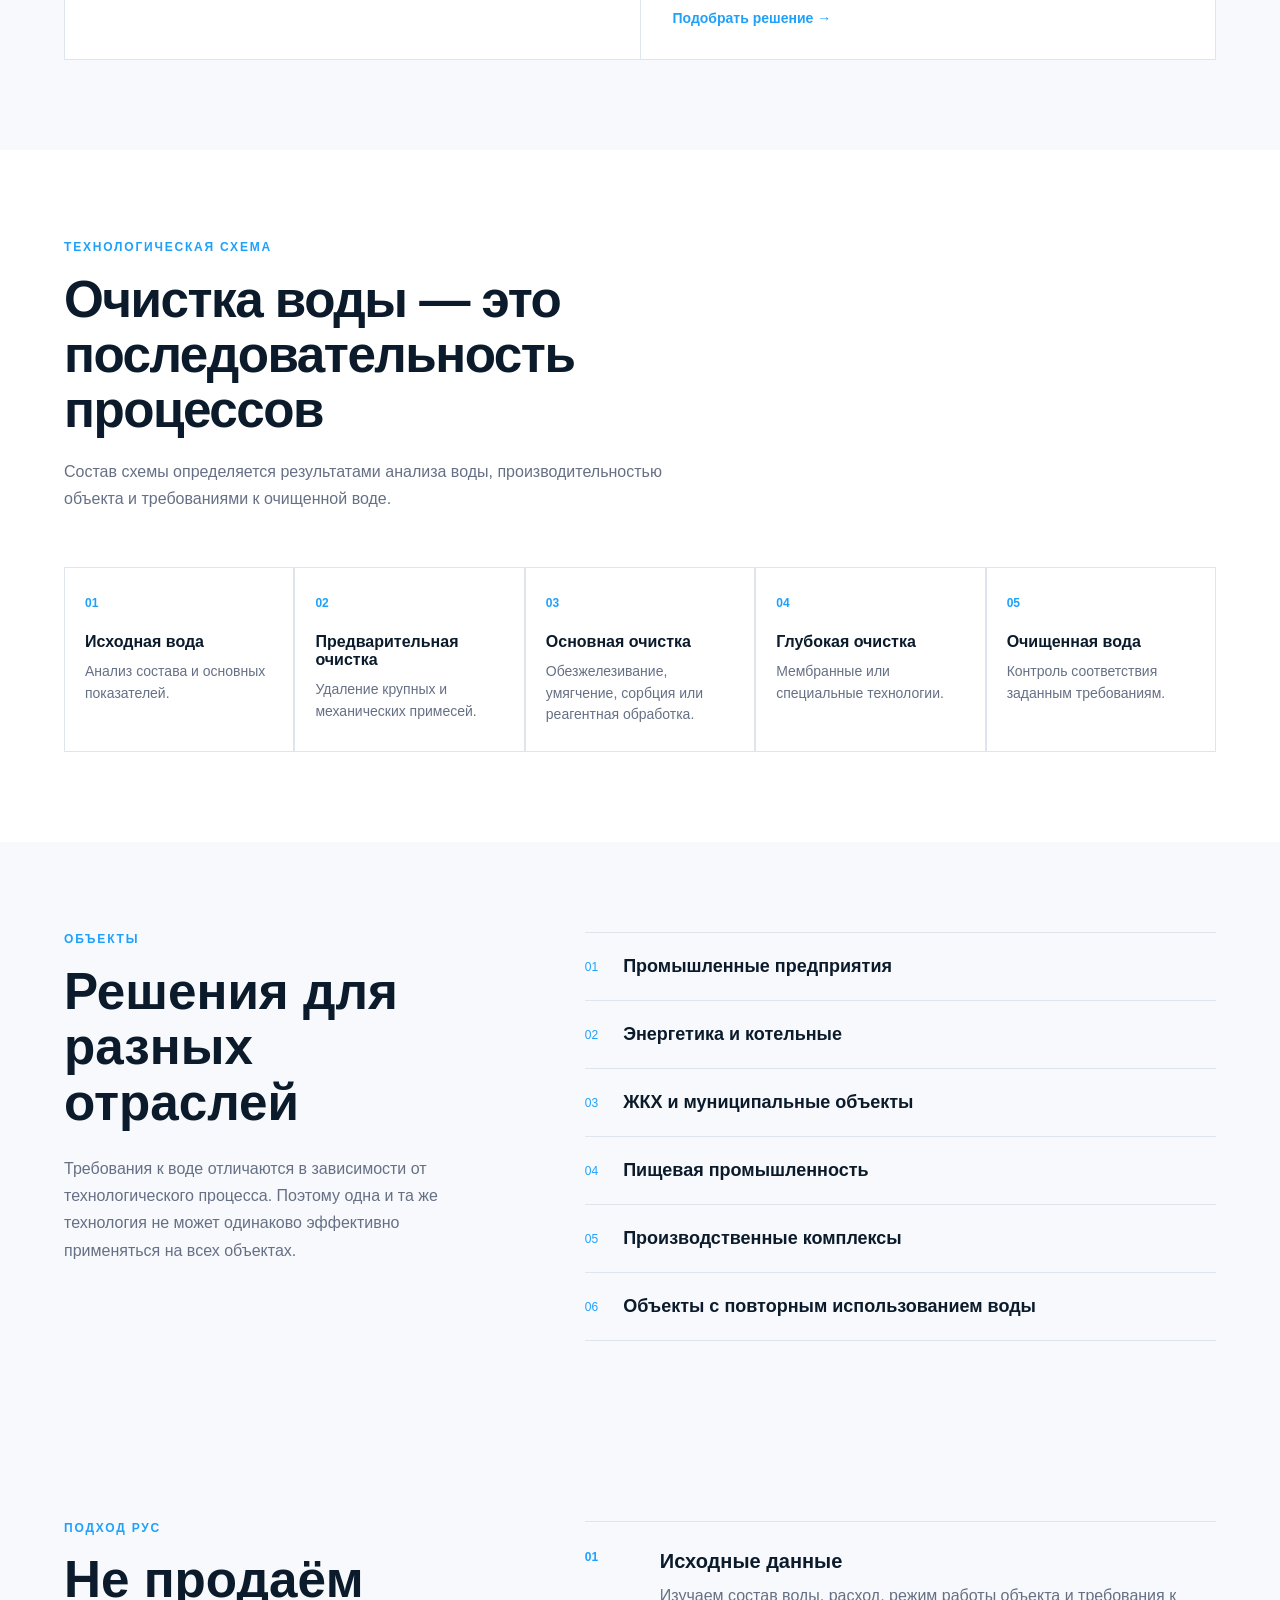
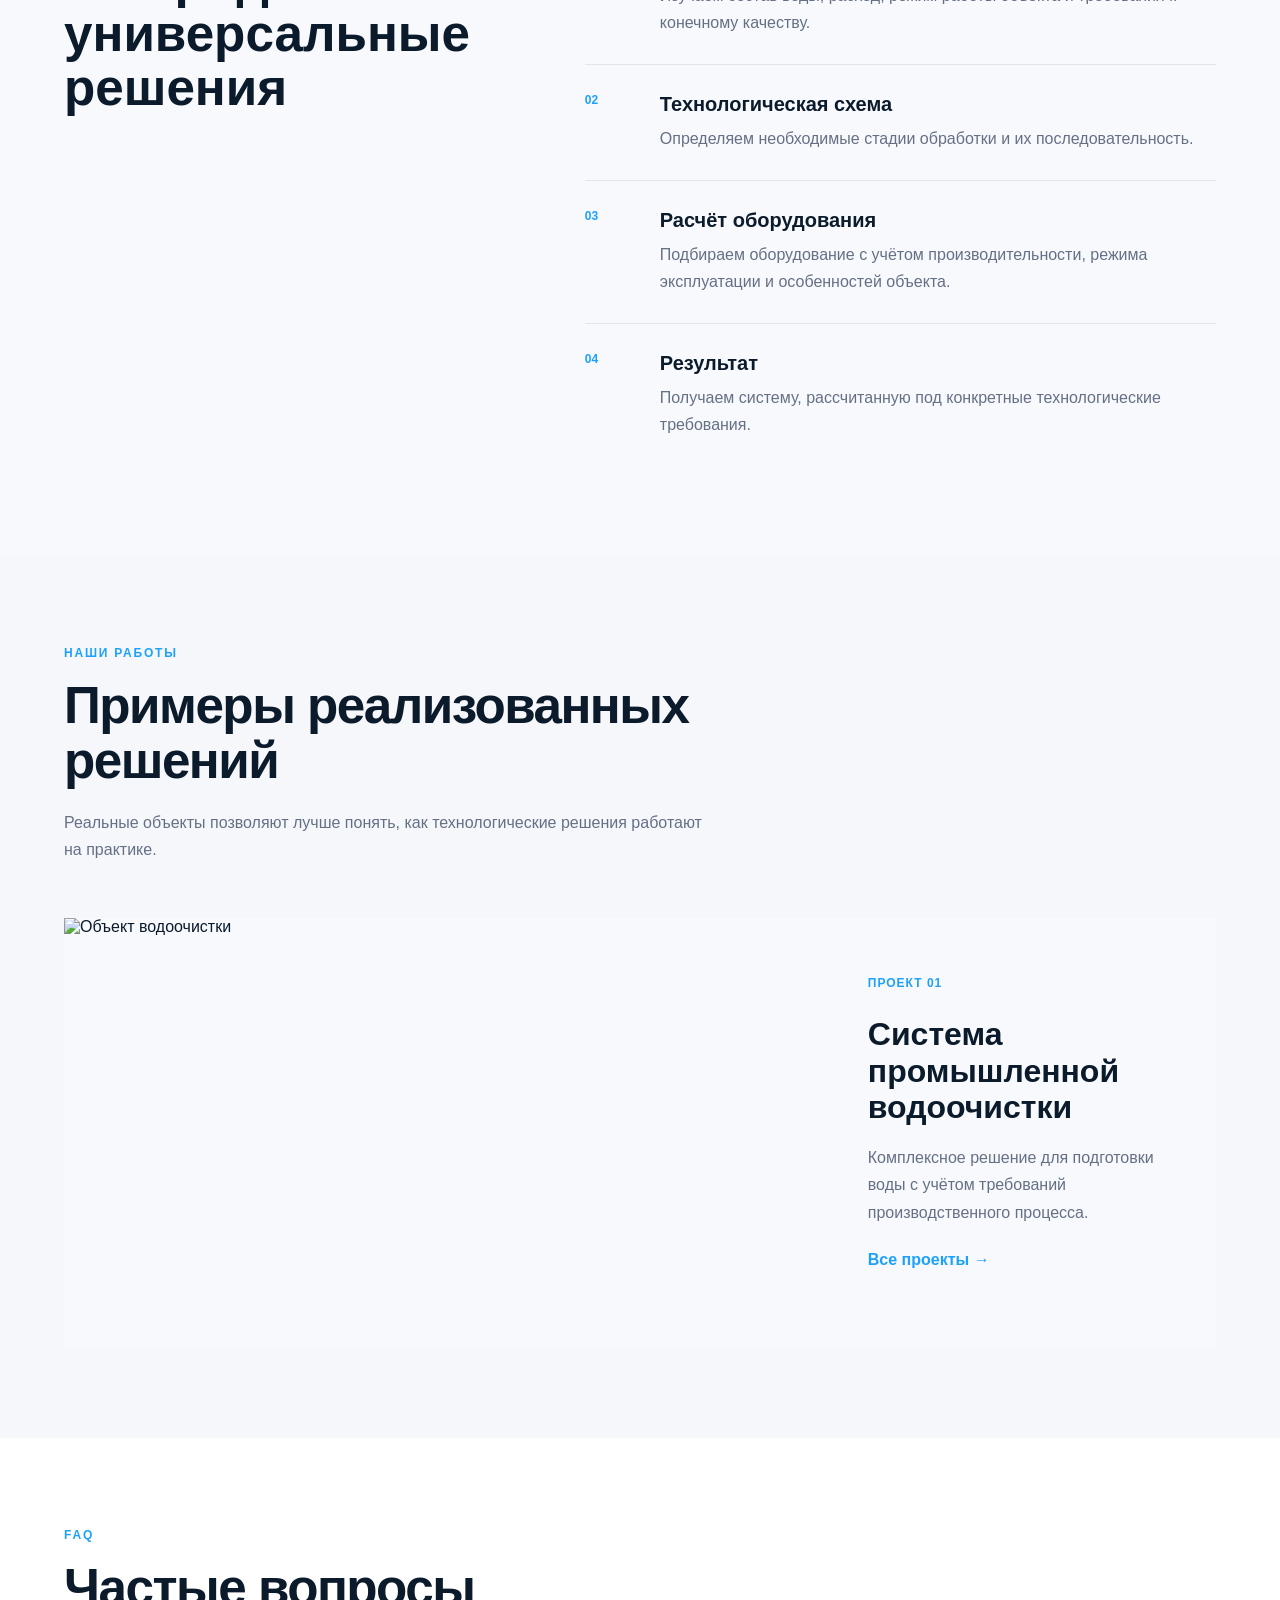
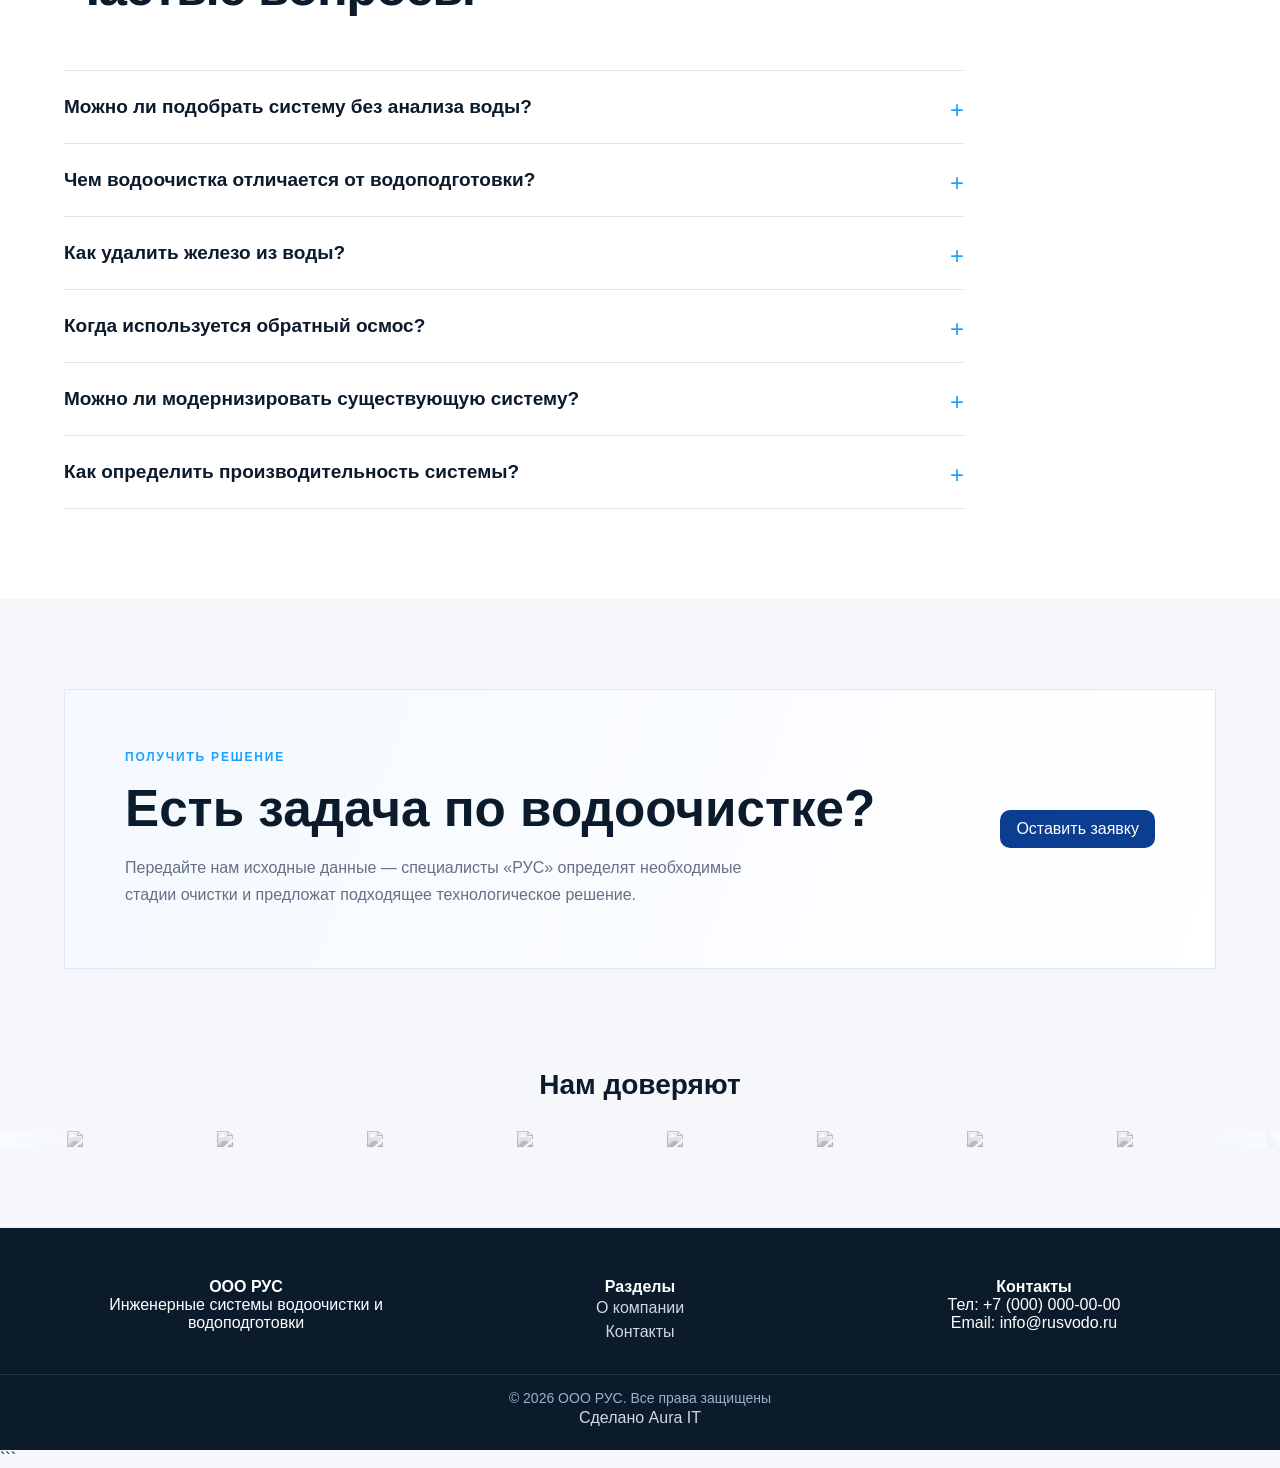
==== commit 89bba210: "Update index.html" ====
--- a/index.html
+++ b/index.html
@@ -145,23 +145,20 @@
                     <div class="wp-intro-main">
 
                         <p class="lead">
-                            Универсальной системы очистки воды не существует.
+                            Универсальной системы очистки сточных вод не существует.
                             Состав исходной воды, производительность объекта
                             и требования к конечному качеству определяют
                             технологическую схему и состав оборудования.
                         </p>
 
                         <p>
-                            В процессе водоочистки из воды удаляются механические
+                            В процессе очистки сточных вод удаляются механические
                             примеси, растворённые соединения, избыточные соли,
-                            органические загрязнения, железо, марганец и другие
-                            компоненты, которые могут влиять на технологический
-                            процесс или эксплуатацию оборудования.
-                        </p>
+                            органические загрязнения которые могут влиять на нормы сброса в коллектор, водоемы рыб. хоз. назначения.</p>
 
                         <p>
                             Поэтому проектирование системы начинается не с выбора
-                            конкретного фильтра, а с определения исходных параметров
+                            конкретного оборудования, а с определения исходных параметров
                             воды и требований конечного потребителя.
                         </p>
 
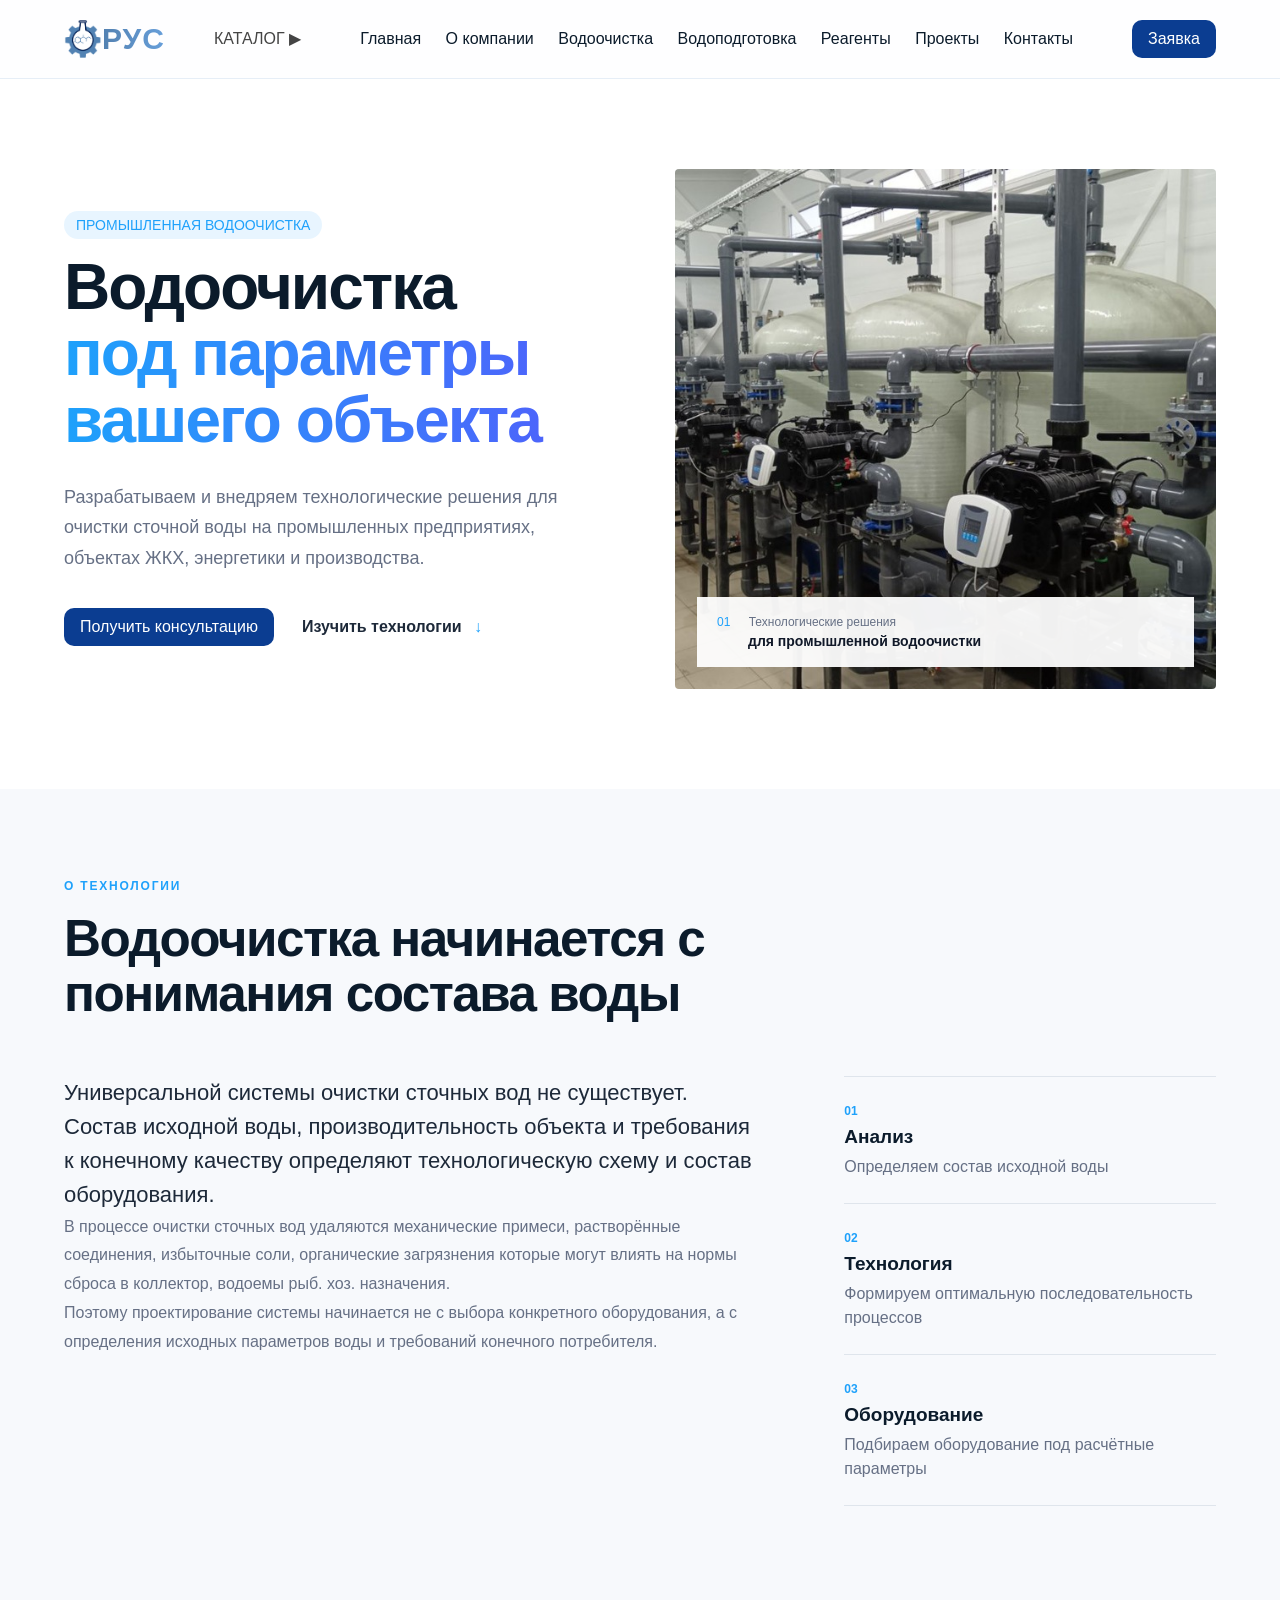
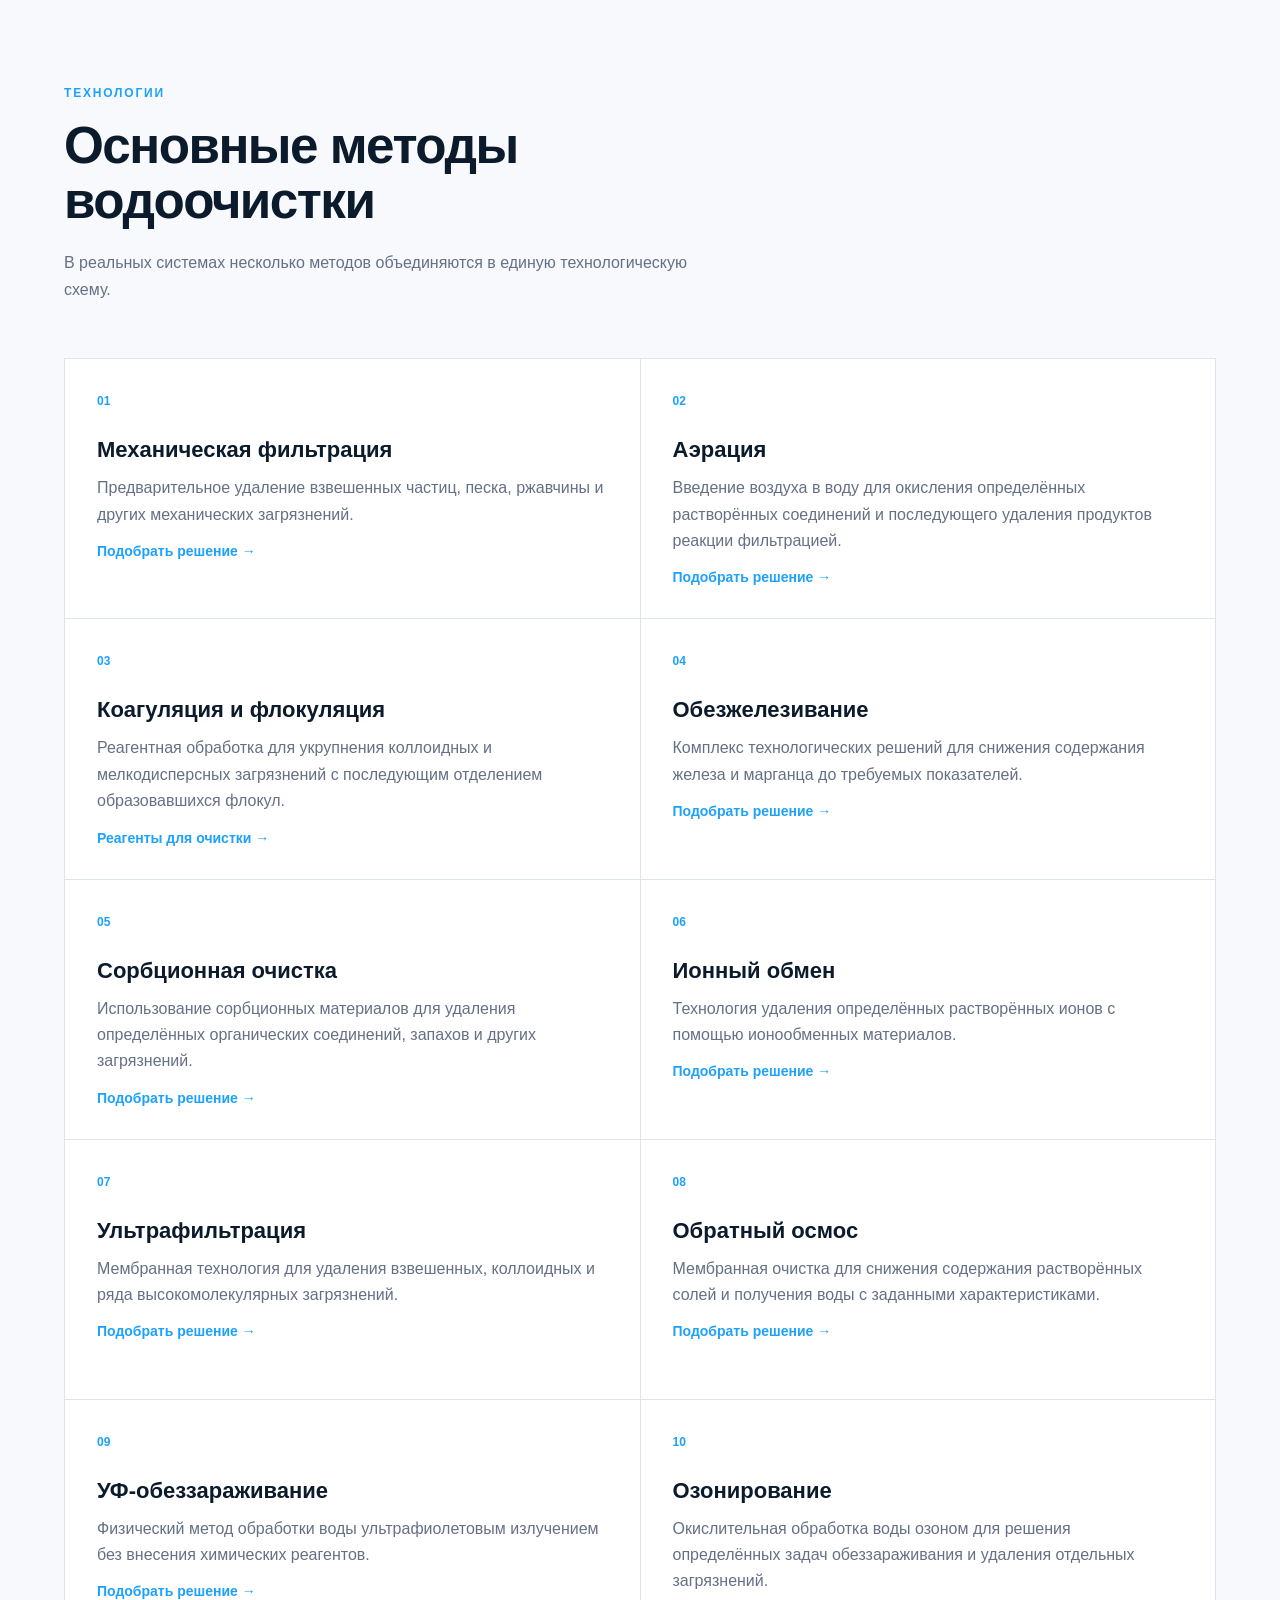
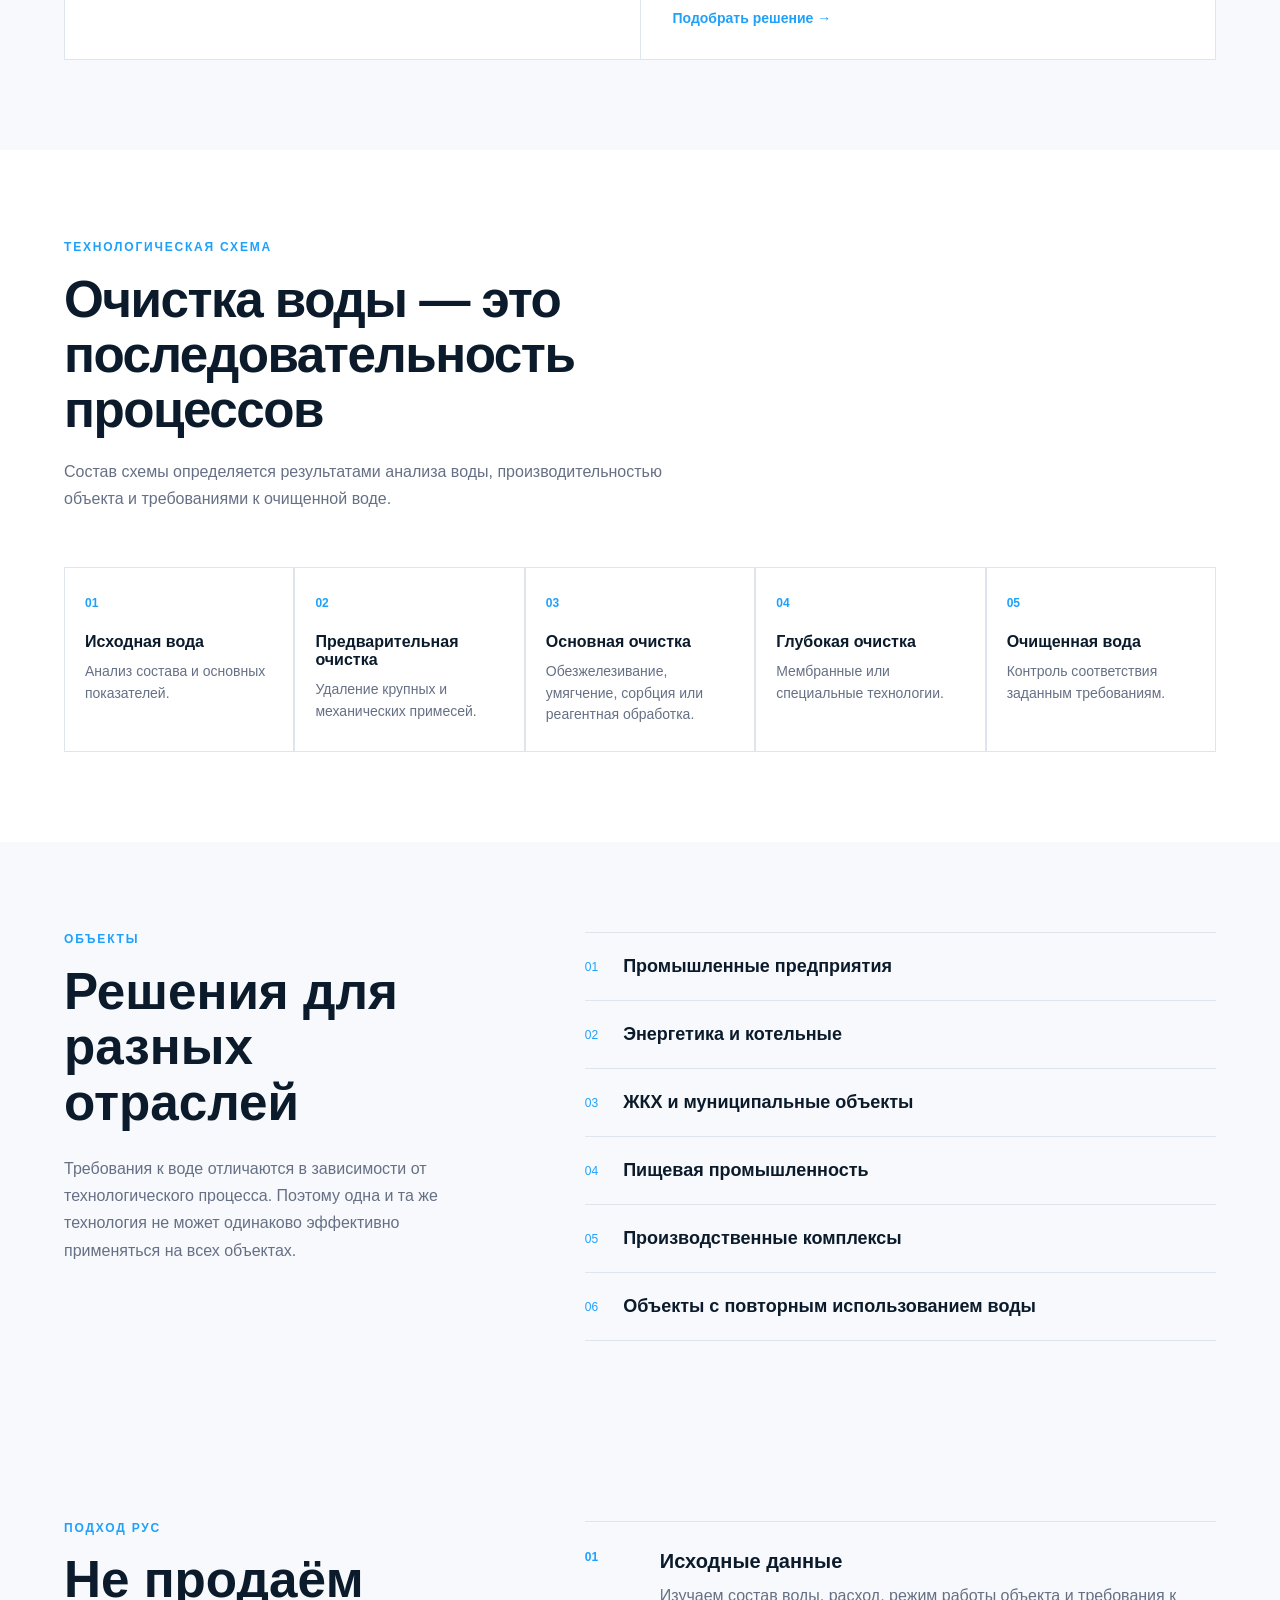
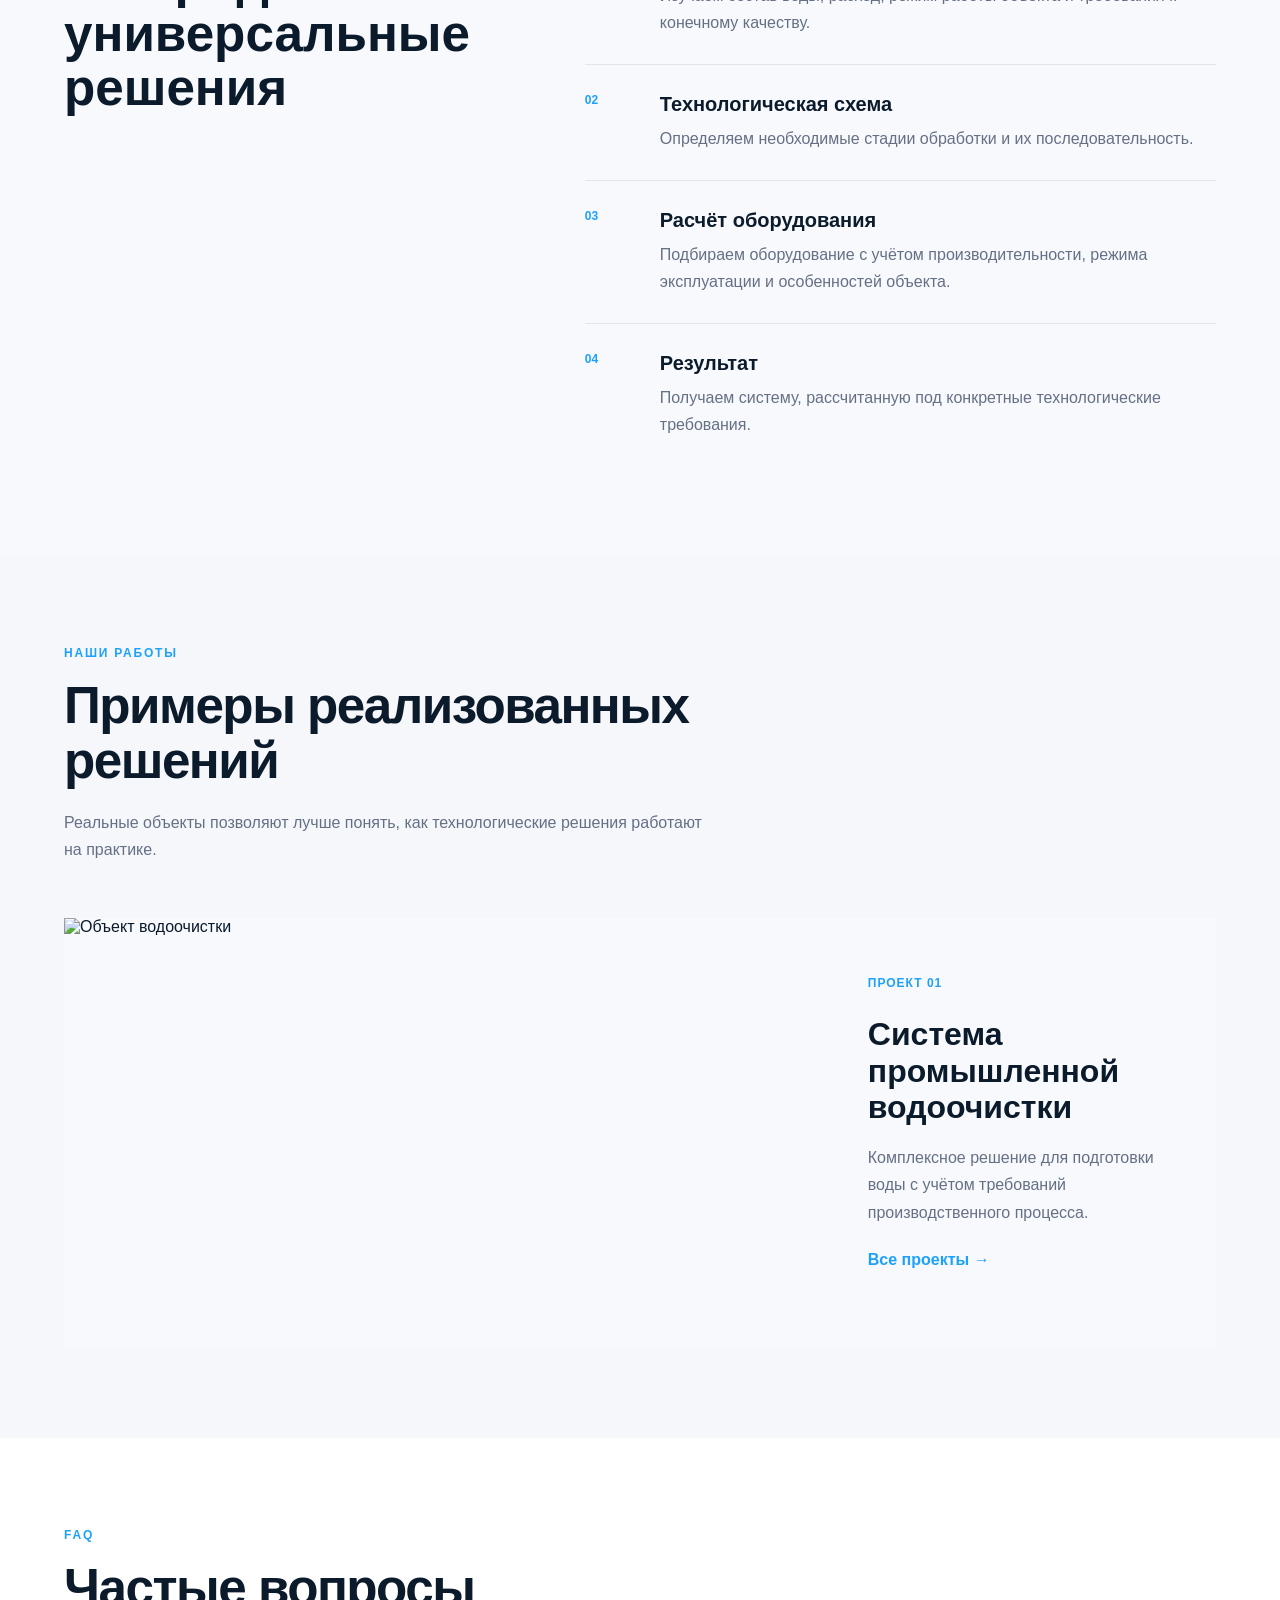
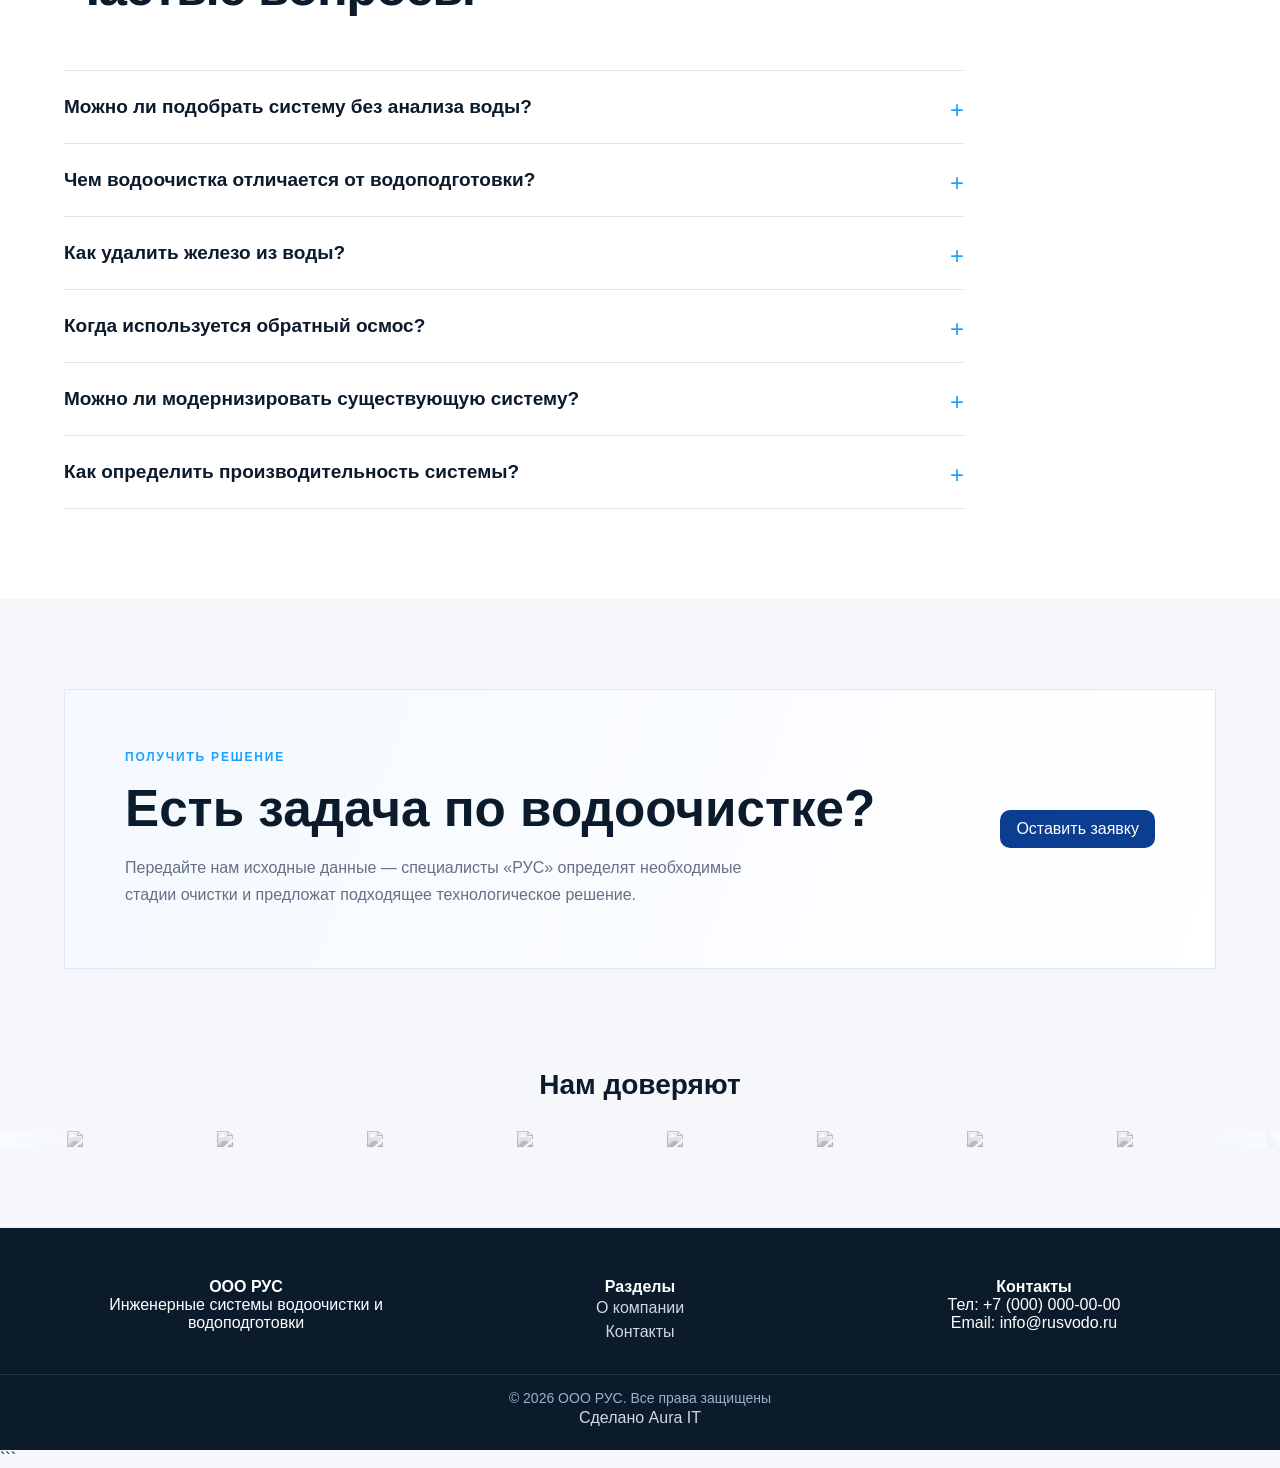
==== commit d7dbc0d5: "Update index.html" ====
--- a/index.html
+++ b/index.html
@@ -79,7 +79,7 @@
 
                     <p>
                         Разрабатываем и внедряем технологические решения
-                        для очистки воды на промышленных предприятиях,
+                        для очистки сточной воды на промышленных предприятиях,
                         объектах ЖКХ, энергетики и производства.
                     </p>
 
